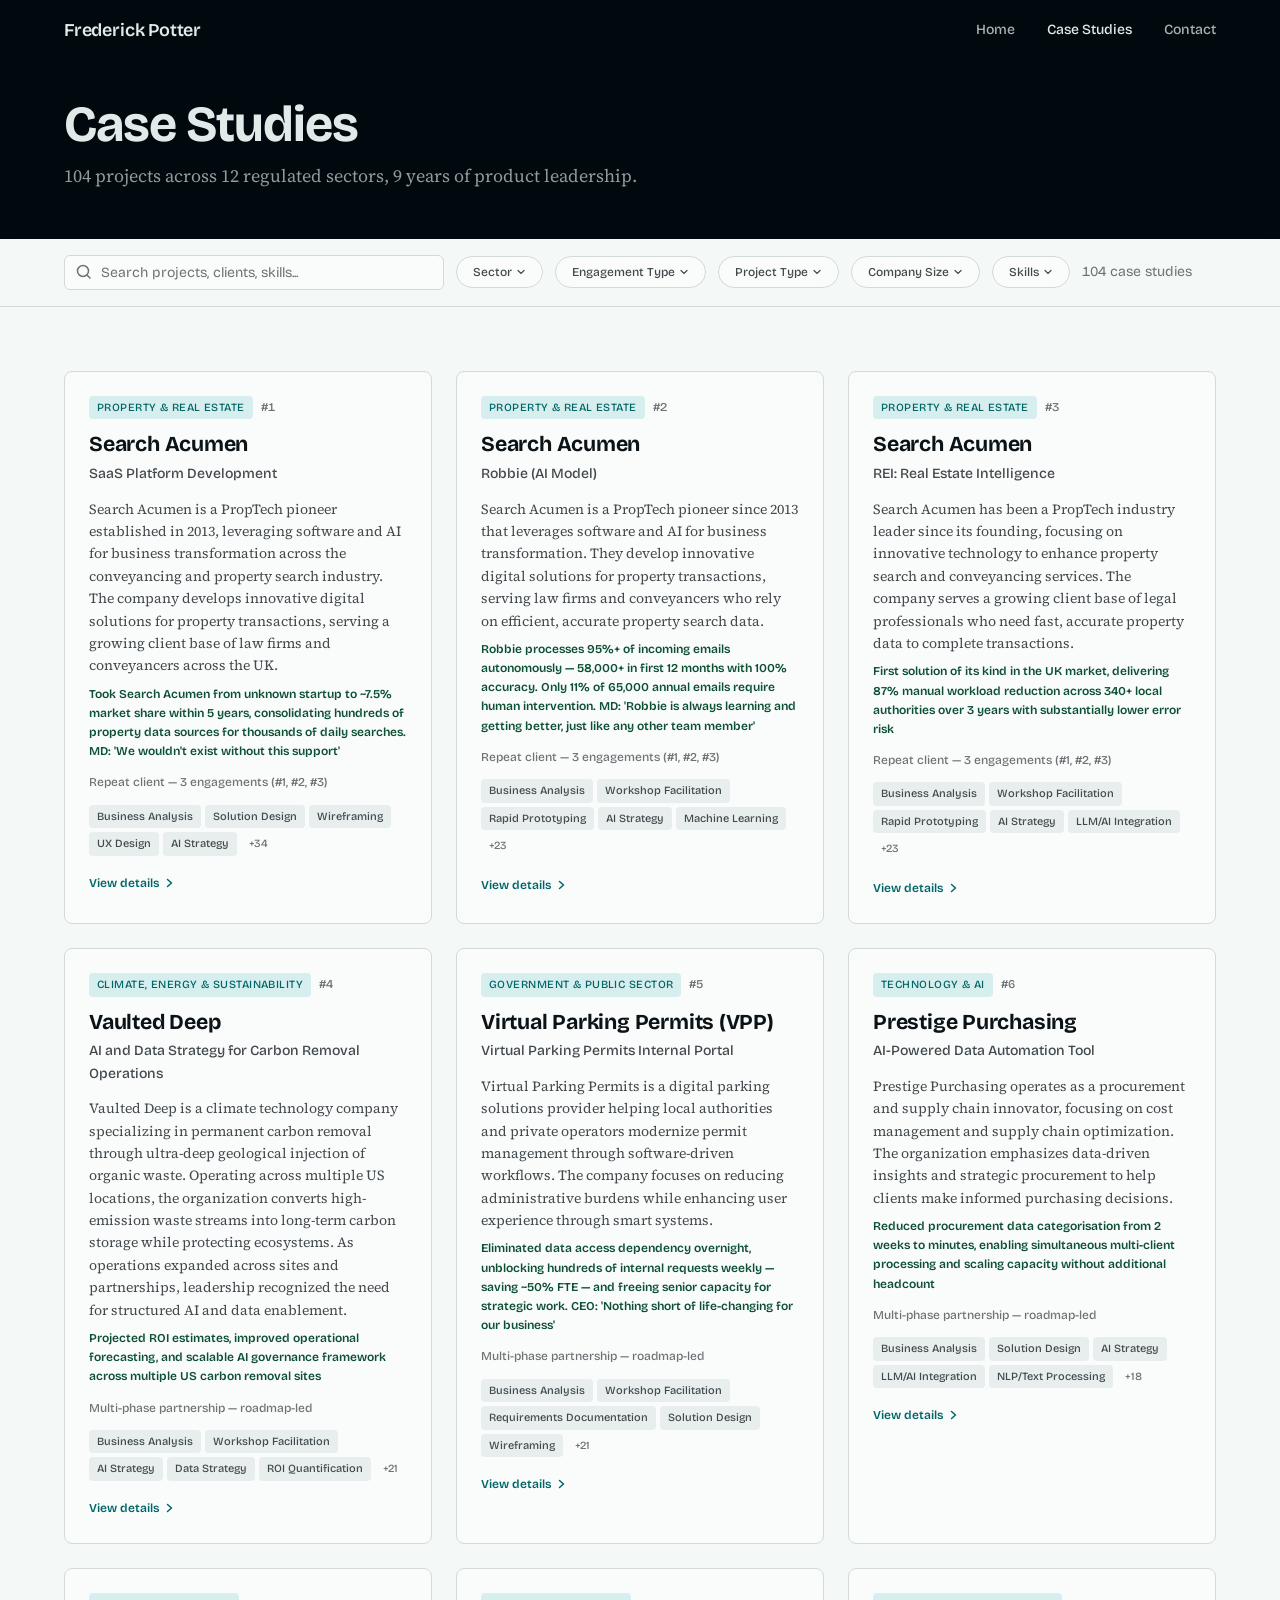
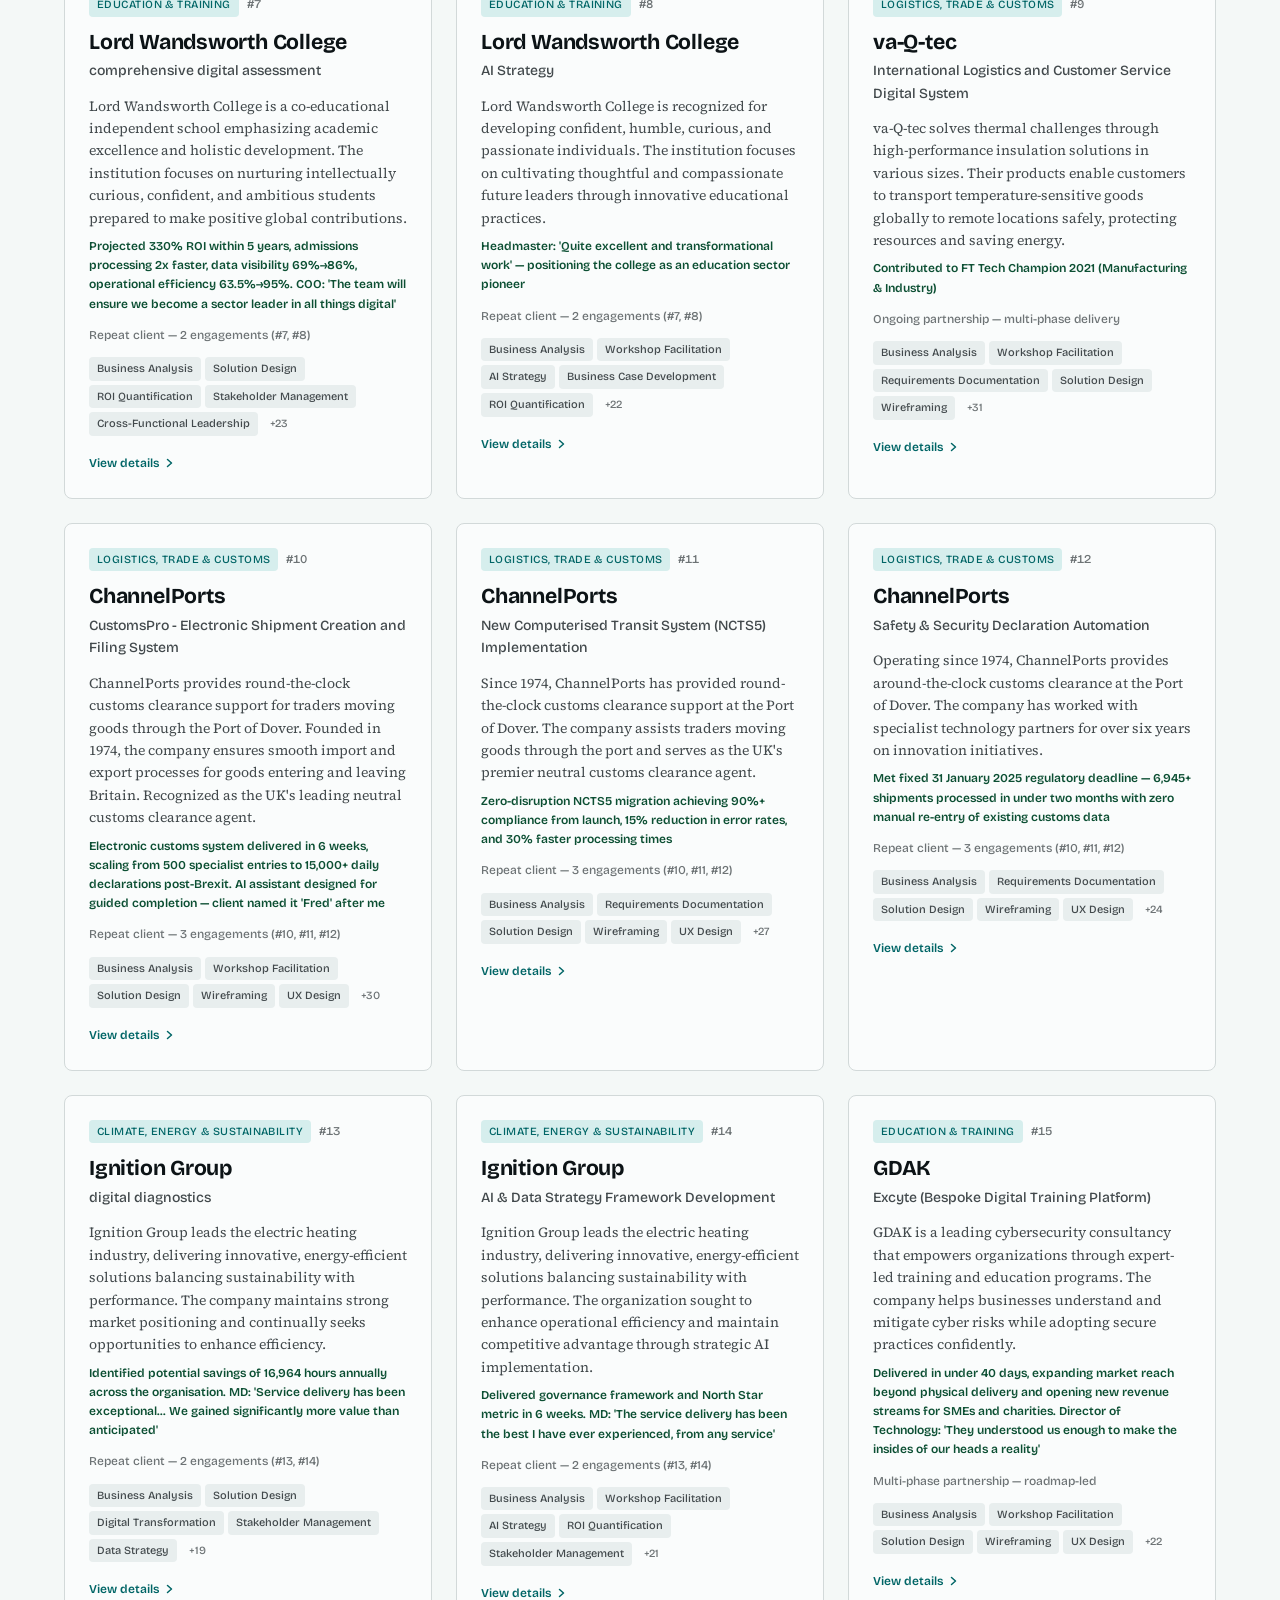
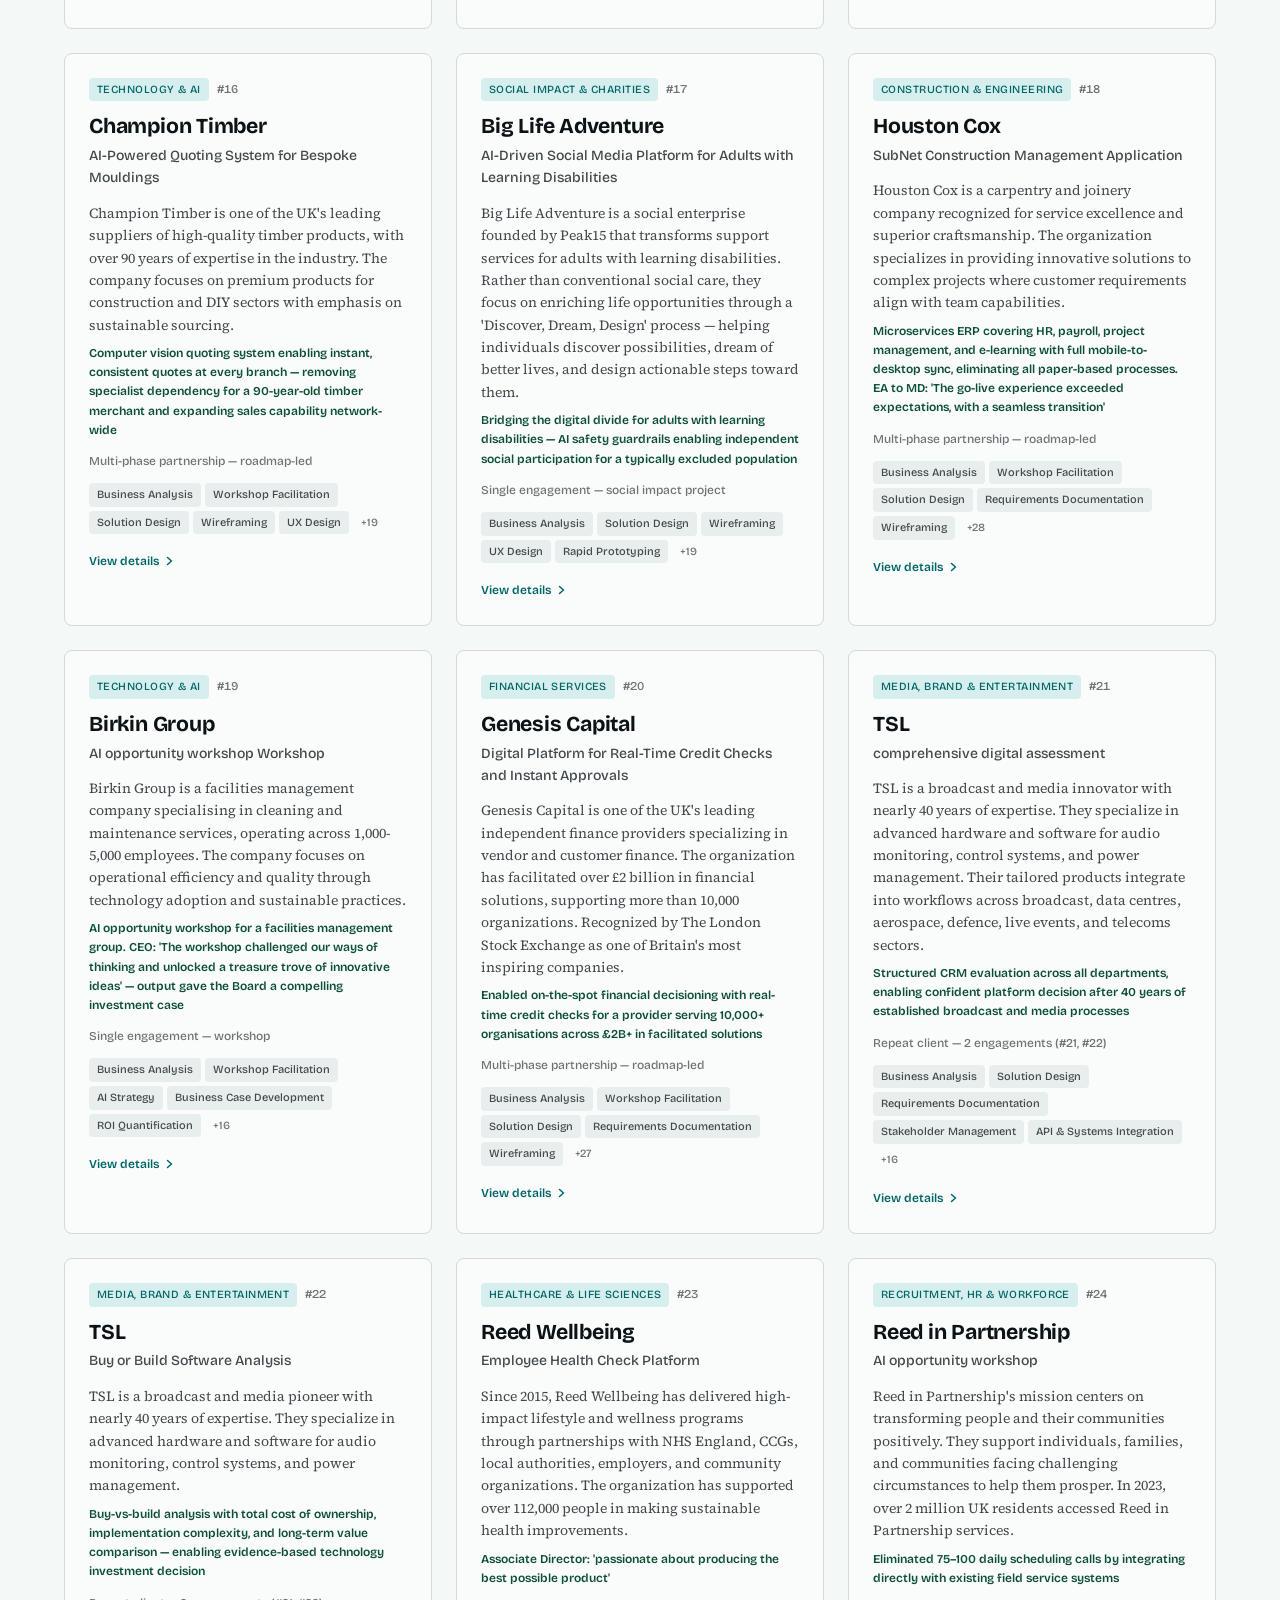
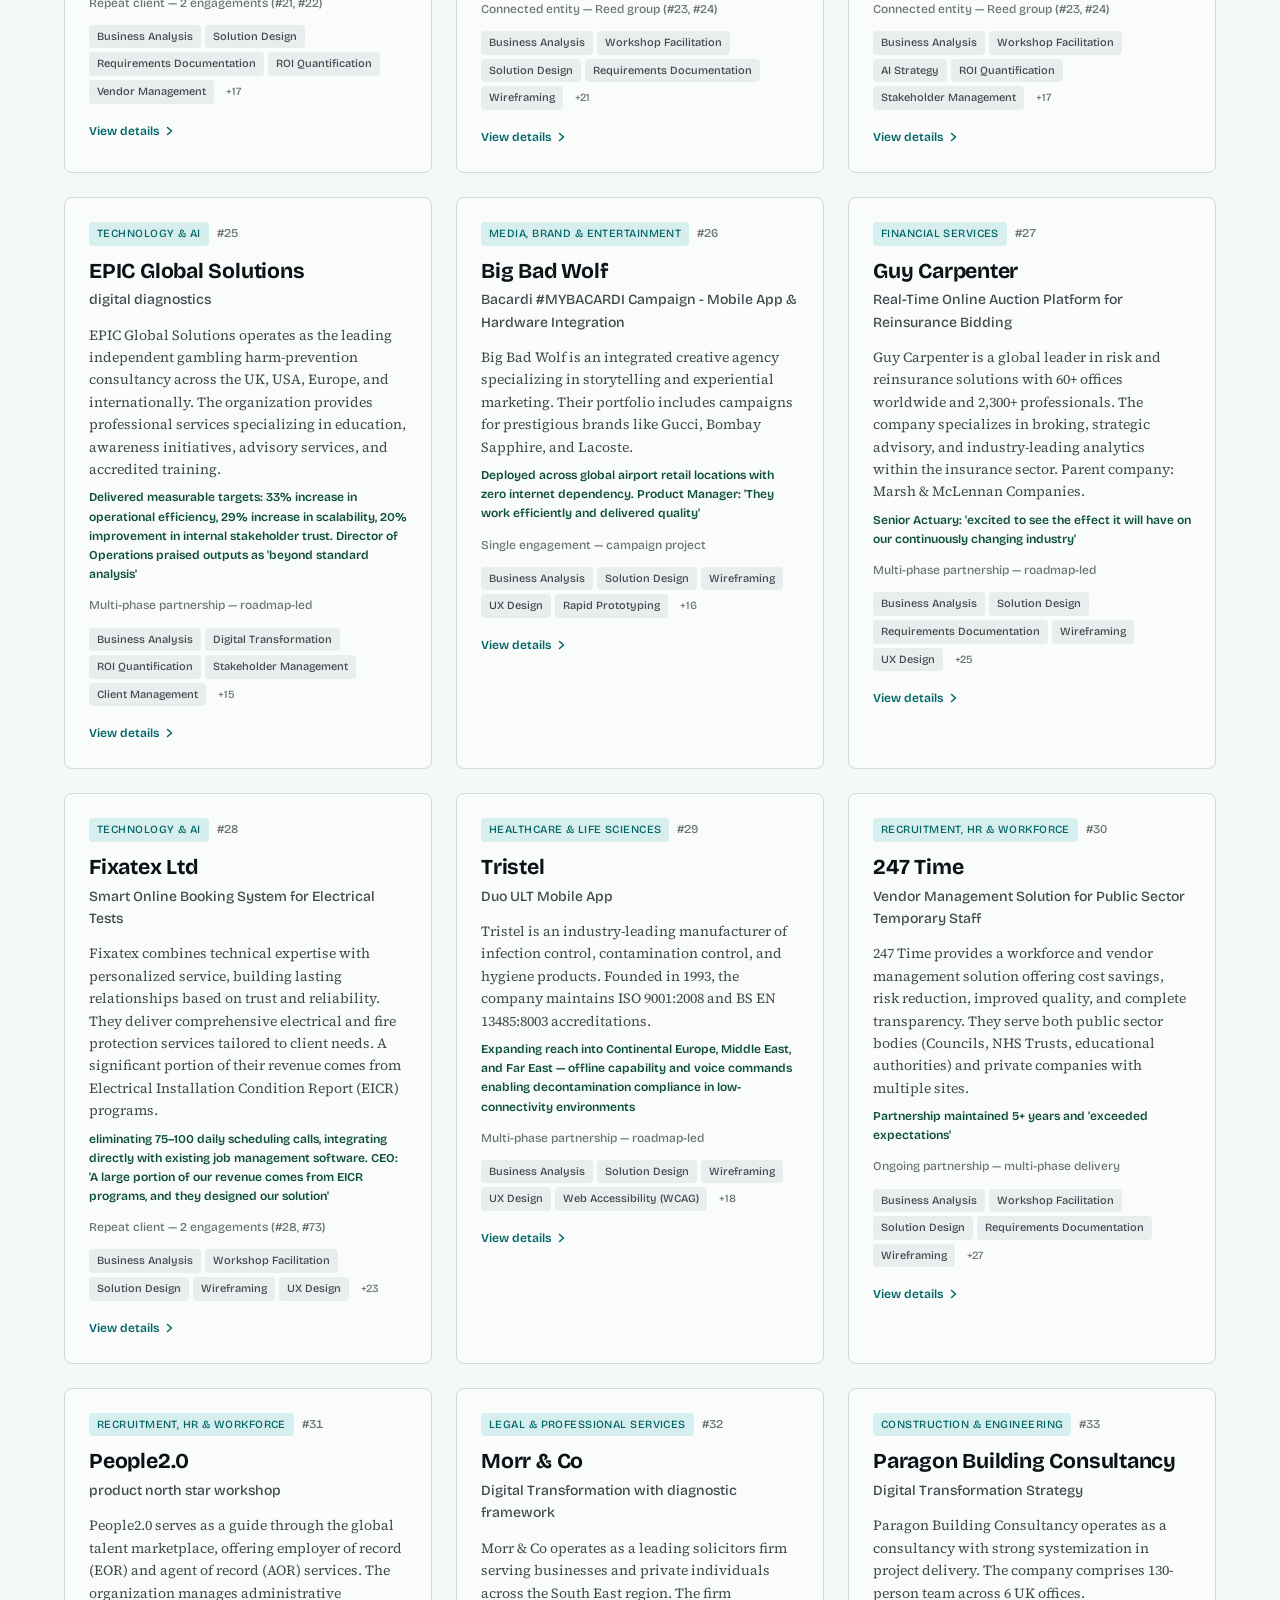
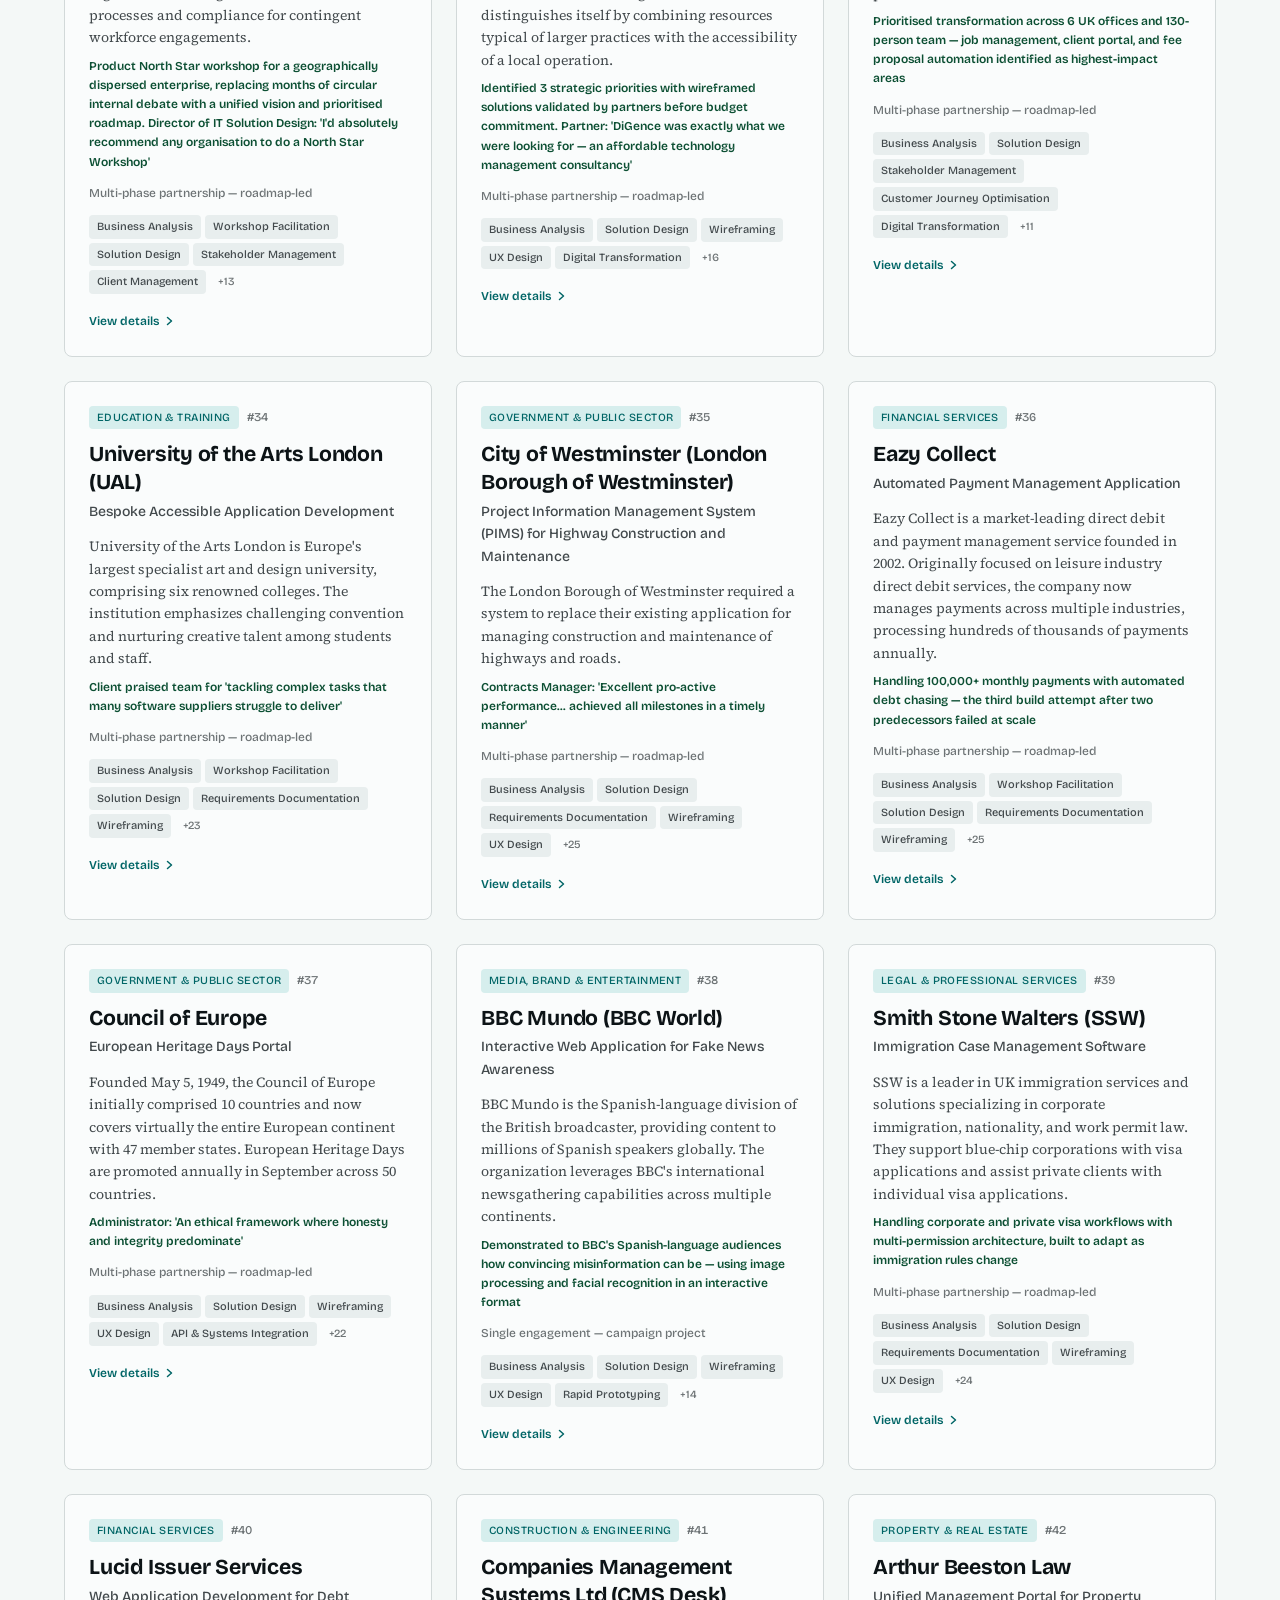
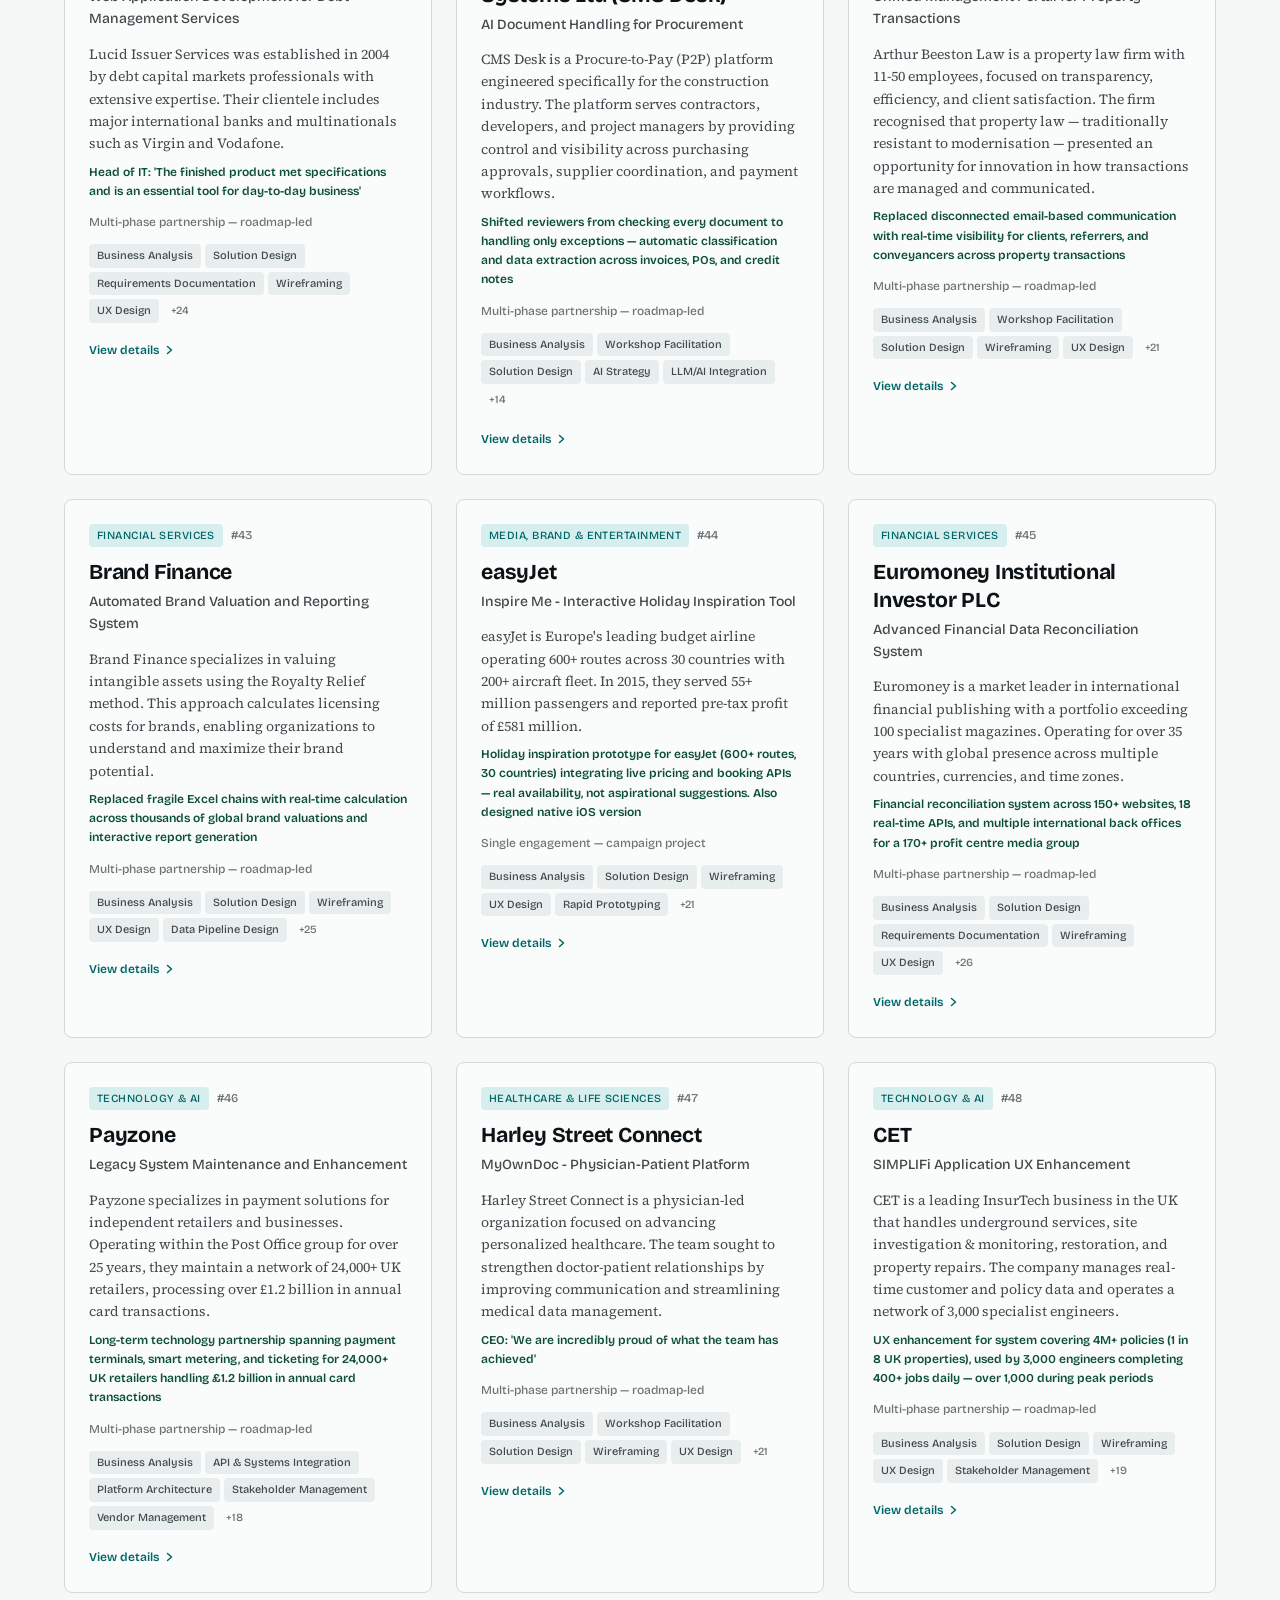
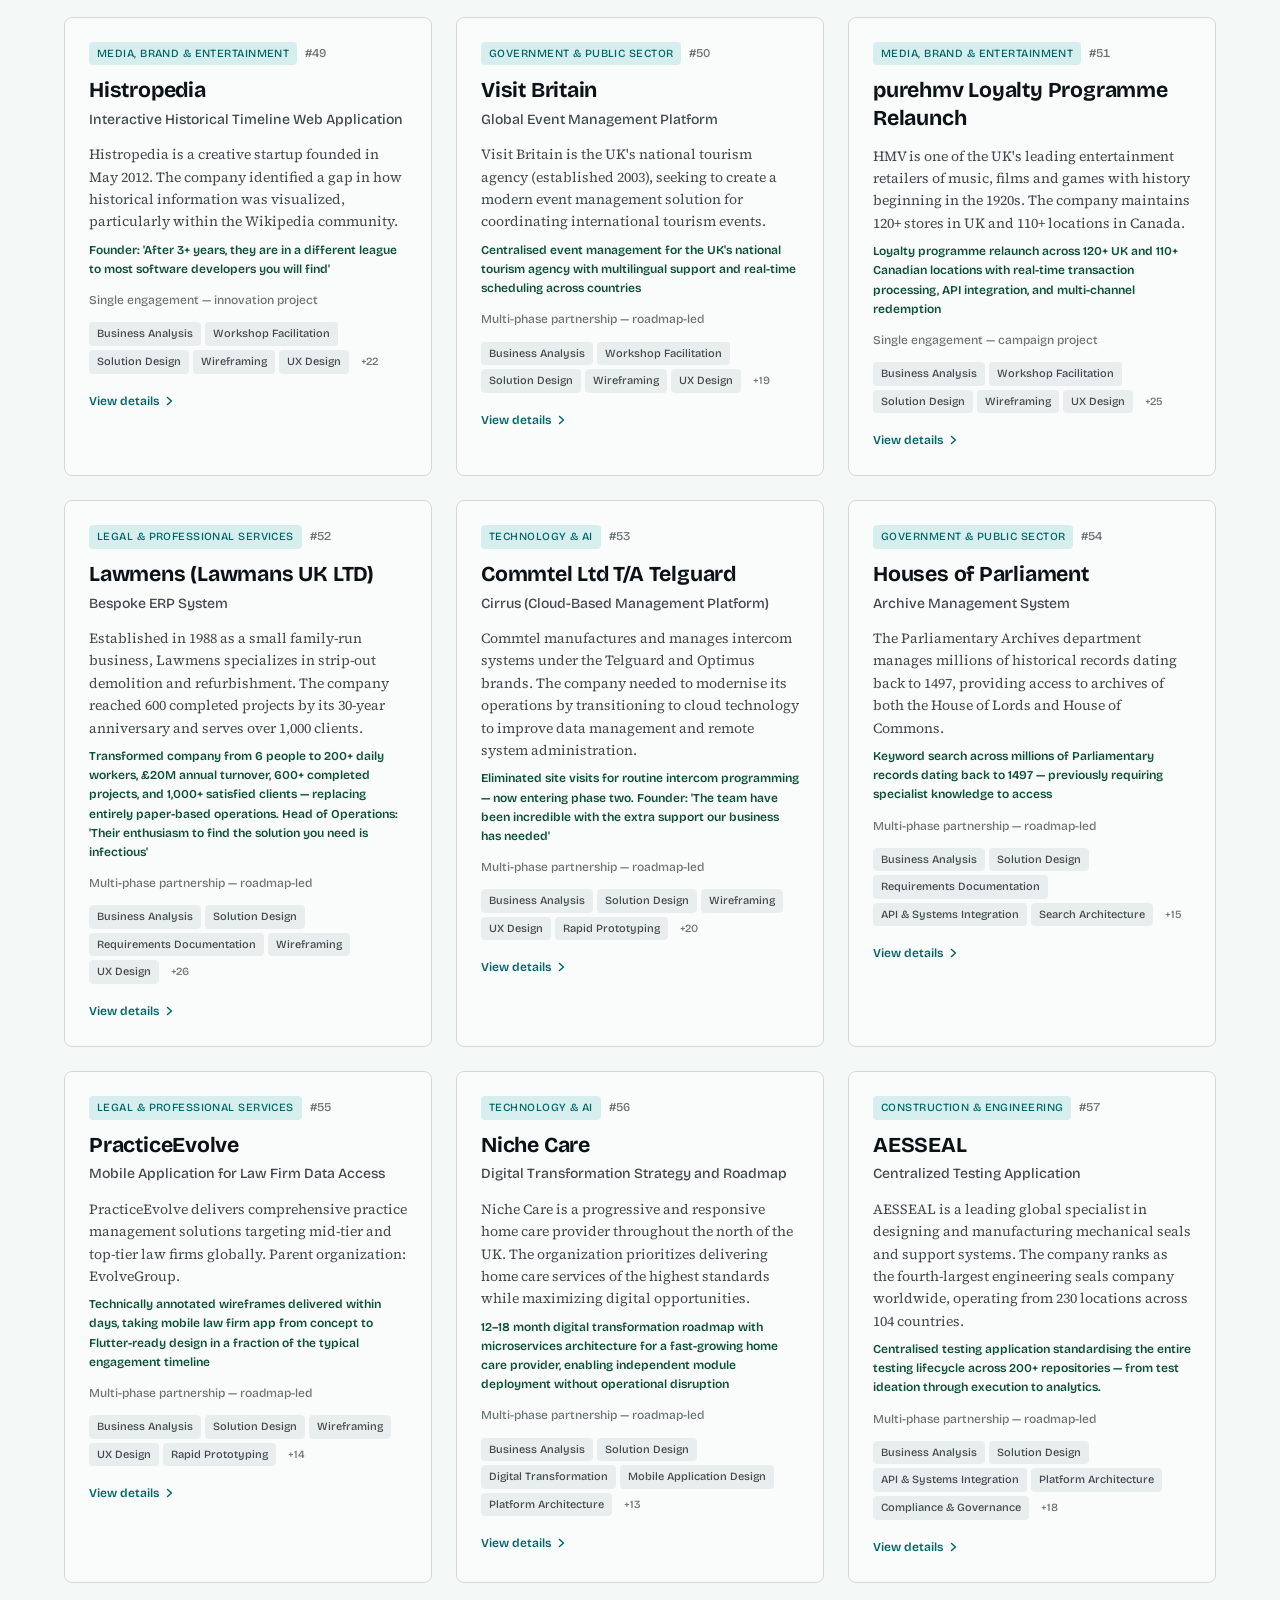
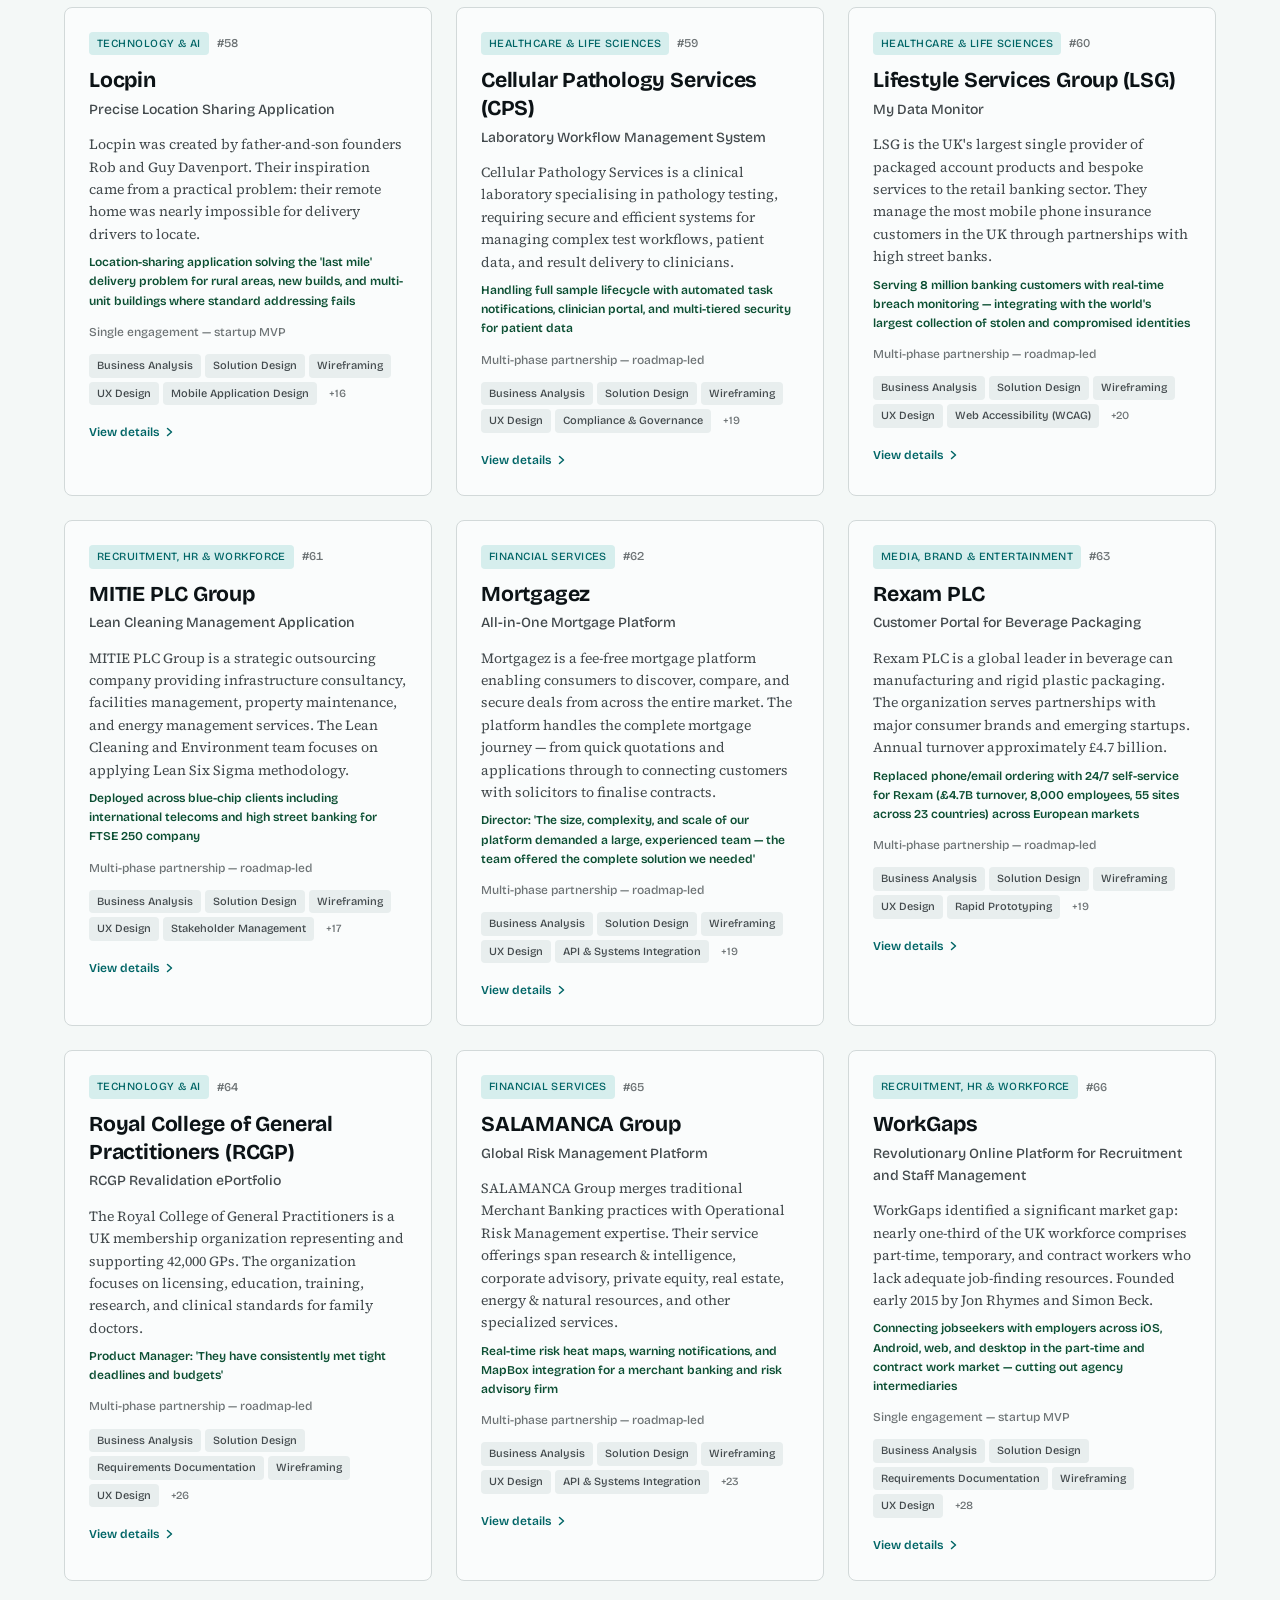
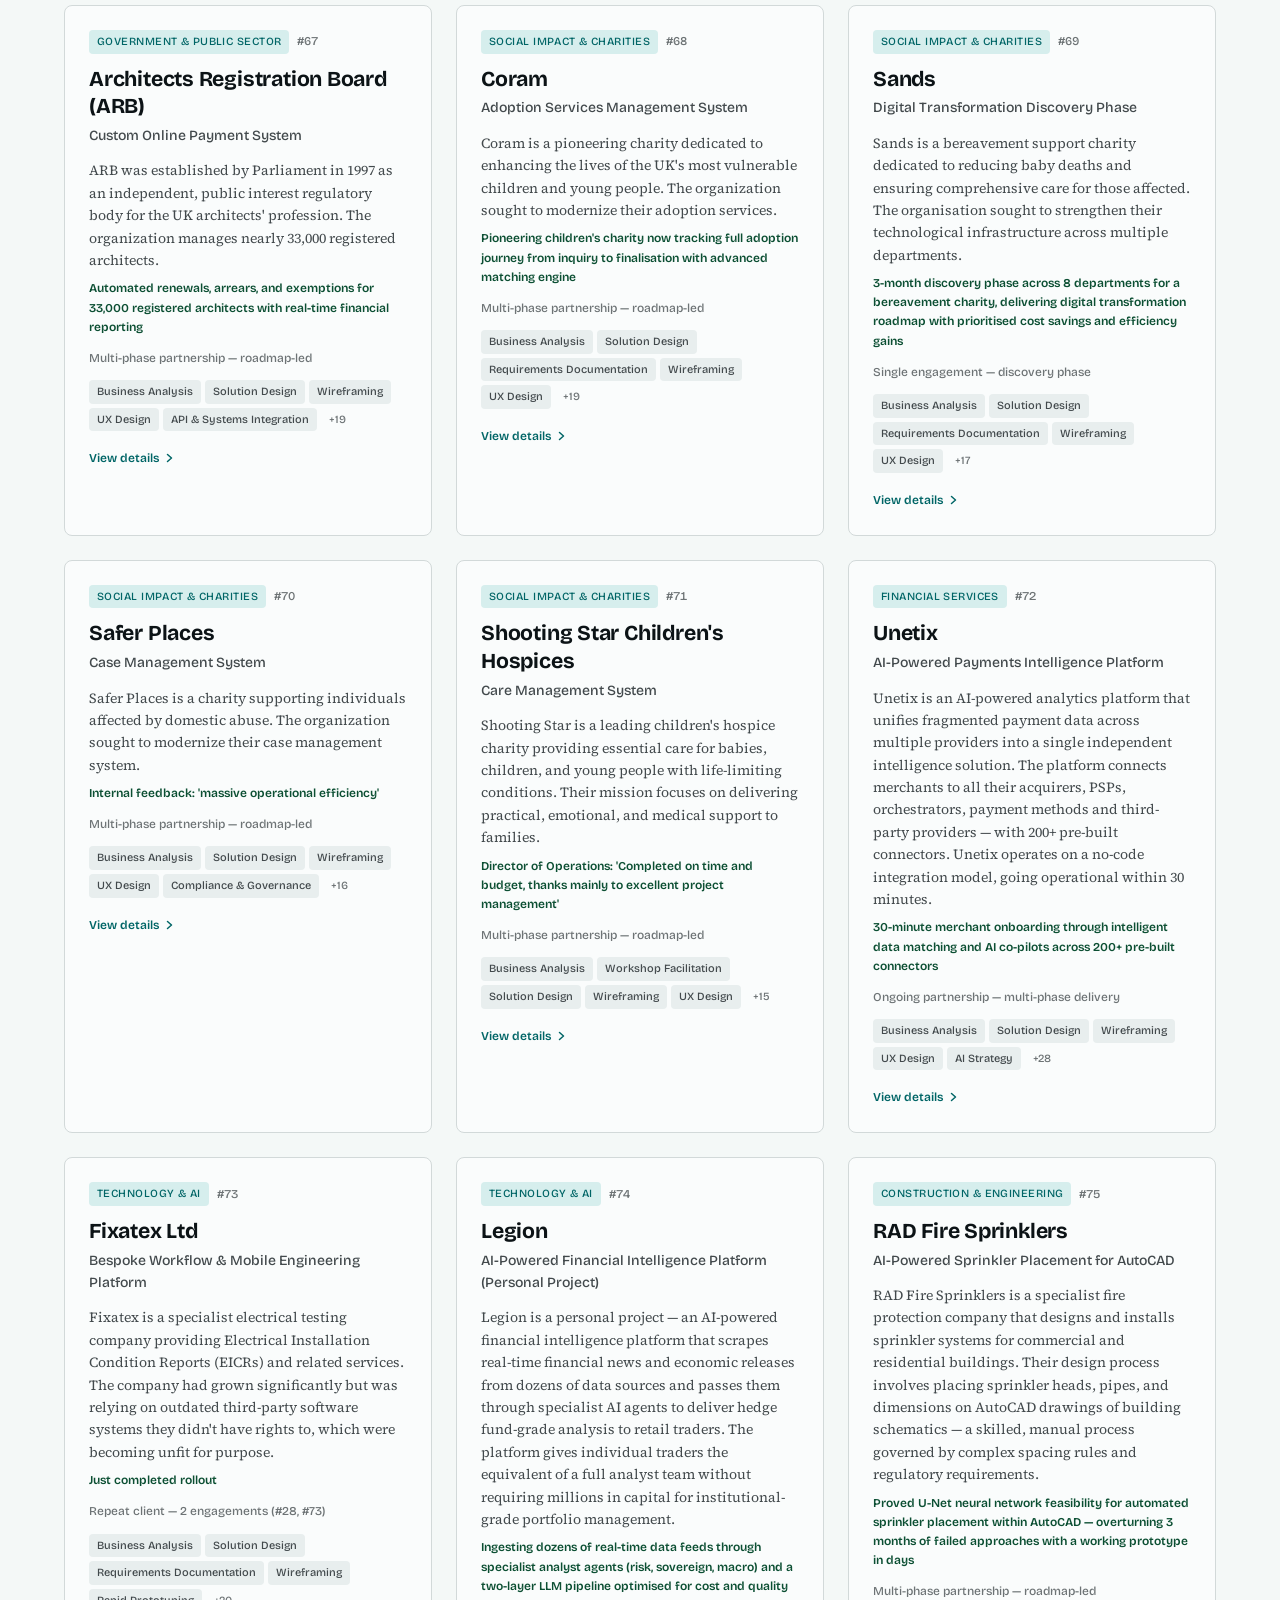
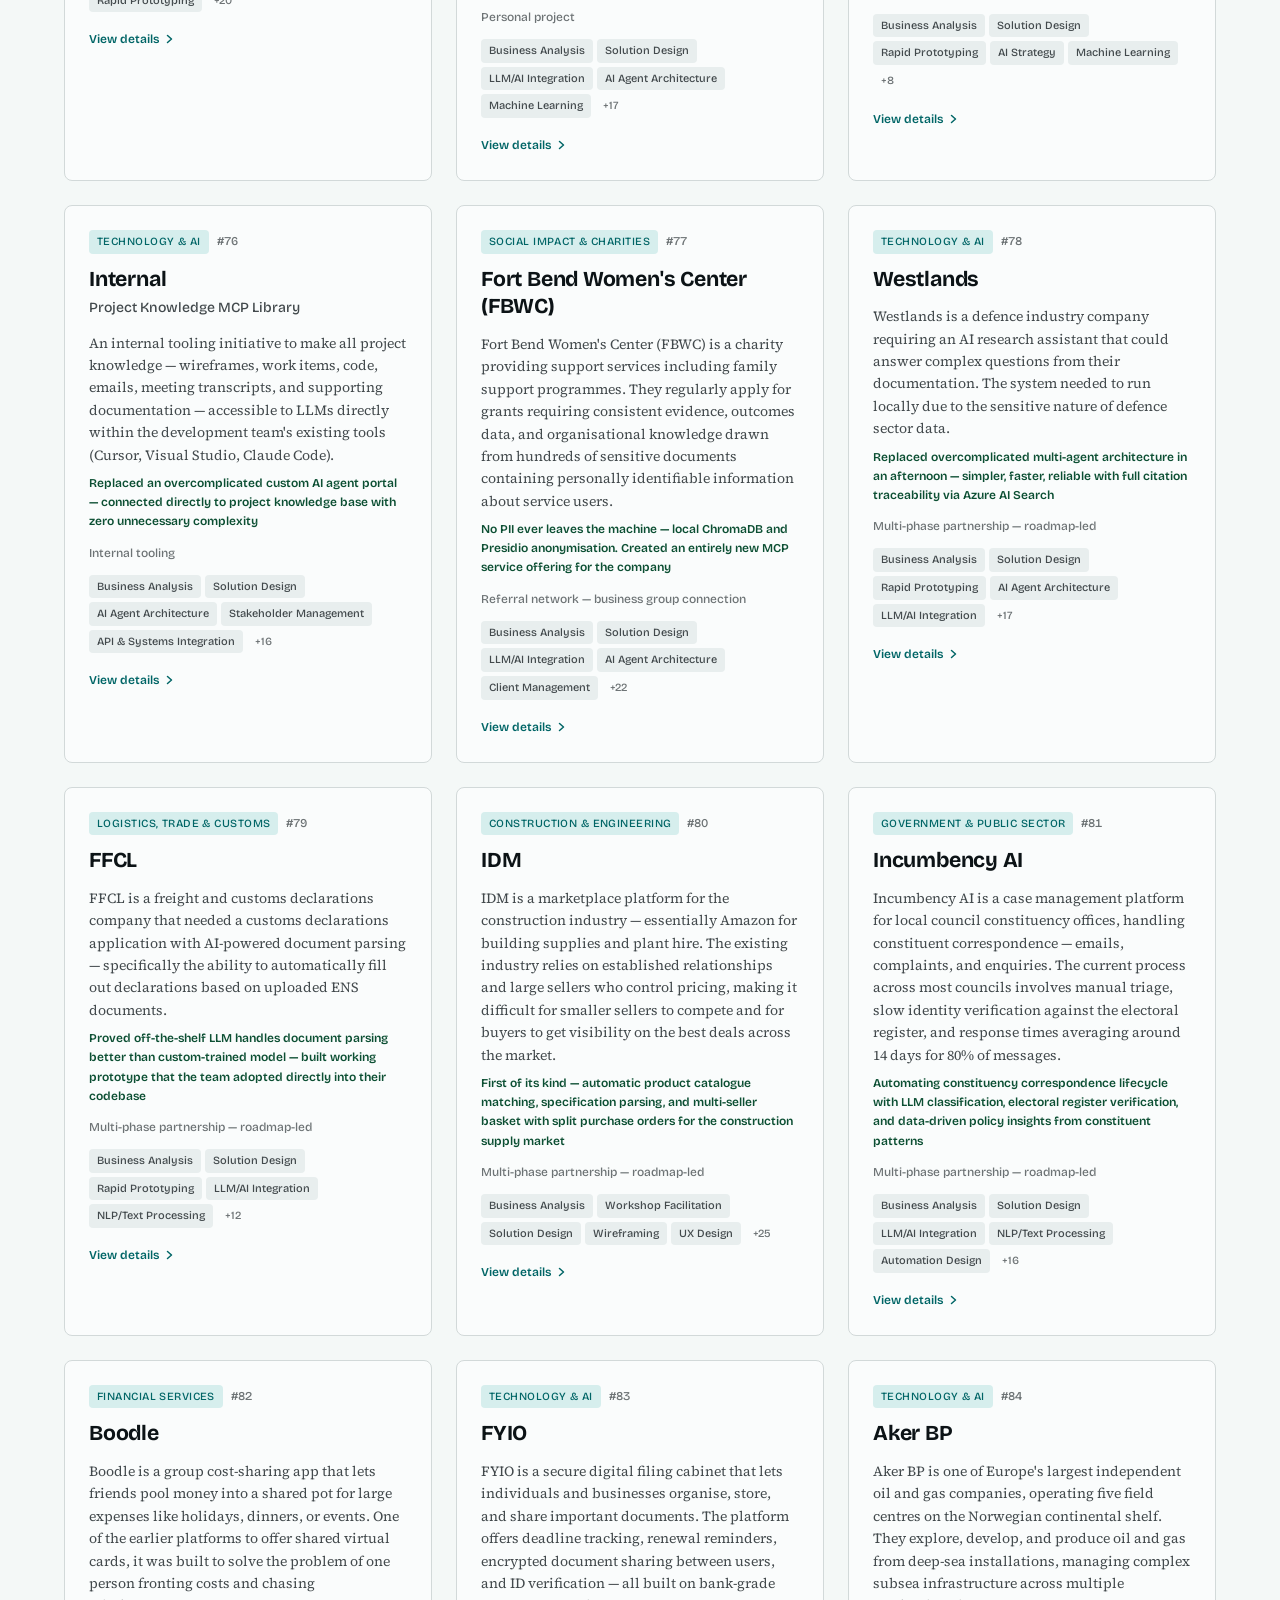
==== case-studies.html @ 0fa798b8 "Initial commit — Frederick Potter portfolio site Static HTML/CSS/JS portfolio with 104 case studies," ====
<!DOCTYPE html>
<html lang="en">
<head>
  <meta charset="UTF-8">
  <meta name="viewport" content="width=device-width, initial-scale=1, viewport-fit=cover">
  <title>Case Studies — Frederick Potter | Head of Product</title>
  <meta name="description" content="104 case studies across 12 regulated sectors. Search by skill, sector, or keyword to explore 9 years of product leadership.">
  <meta property="og:title" content="Frederick Potter — Case Study Portfolio">
  <meta property="og:description" content="104 digital products. 12 sectors. 9 years. Explore the full case study library.">
  <link rel="stylesheet" href="css/styles.css">
</head>
<body>
  <!-- Navigation -->
  <nav class="nav" role="navigation" aria-label="Main navigation">
    <div class="nav__inner">
      <a href="index.html" class="nav__name">Frederick Potter</a>
      <div class="nav__links">
        <a href="index.html" class="nav__link">Home</a>
        <a href="case-studies.html" class="nav__link nav__link--active">Case Studies</a>
        <a href="mailto:fpotter1993@gmail.com" class="nav__link">Contact</a>
      </div>
      <button class="nav__hamburger" aria-label="Toggle menu" aria-expanded="false">
        <div class="nav__hamburger-icon">
          <span></span><span></span><span></span>
        </div>
      </button>
    </div>
    <div class="nav__mobile-panel">
      <a href="index.html" class="nav__mobile-link">Home</a>
      <a href="case-studies.html" class="nav__mobile-link">Case Studies</a>
      <a href="mailto:fpotter1993@gmail.com" class="nav__mobile-link">Contact</a>
    </div>
  </nav>

  <!-- Page Hero -->
  <header class="page-hero">
    <div class="container">
      <h1 class="page-hero__title hero-animate">Case Studies</h1>
      <p class="page-hero__subtitle hero-animate hero-animate--delay-1">104 projects across 12 regulated sectors, 9 years of product leadership.</p>
    </div>
  </header>

  <!-- Filter Bar -->
  <div class="filter-bar">
    <div class="container">
      <div class="filter-bar__inner">
        <div class="filter-bar__row">
          <div class="filter-bar__search">
            <svg class="filter-bar__search-icon" width="16" height="16" viewBox="0 0 16 16" fill="none" aria-hidden="true">
              <circle cx="7" cy="7" r="5.5" stroke="currentColor" stroke-width="1.5"/>
              <path d="M11 11L14 14" stroke="currentColor" stroke-width="1.5" stroke-linecap="round"/>
            </svg>
            <input
              type="search"
              id="search-input"
              class="filter-bar__search-input"
              placeholder="Search projects, clients, skills..."
              aria-label="Search case studies"
            >
          </div>

          <div class="filter-dropdown" id="sector-dropdown">
            <button class="filter-dropdown__trigger" aria-haspopup="true" aria-expanded="false">
              <span>Sector</span>
              <svg width="10" height="10" viewBox="0 0 10 10" fill="none" aria-hidden="true">
                <path d="M2 3.5L5 6.5L8 3.5" stroke="currentColor" stroke-width="1.2" stroke-linecap="round"/>
              </svg>
            </button>
            <div class="filter-dropdown__panel filter-dropdown__panel--sectors" id="sector-filters"></div>
          </div>

          <div class="filter-dropdown" id="engagement-dropdown">
            <button class="filter-dropdown__trigger" aria-haspopup="true" aria-expanded="false">
              <span>Engagement Type</span>
              <svg width="10" height="10" viewBox="0 0 10 10" fill="none" aria-hidden="true">
                <path d="M2 3.5L5 6.5L8 3.5" stroke="currentColor" stroke-width="1.2" stroke-linecap="round"/>
              </svg>
            </button>
            <div class="filter-dropdown__panel" id="engagement-filters"></div>
          </div>

          <div class="filter-dropdown" id="type-dropdown">
            <button class="filter-dropdown__trigger" aria-haspopup="true" aria-expanded="false">
              <span>Project Type</span>
              <svg width="10" height="10" viewBox="0 0 10 10" fill="none" aria-hidden="true">
                <path d="M2 3.5L5 6.5L8 3.5" stroke="currentColor" stroke-width="1.2" stroke-linecap="round"/>
              </svg>
            </button>
            <div class="filter-dropdown__panel" id="project-type-filters"></div>
          </div>

          <div class="filter-dropdown" id="size-dropdown">
            <button class="filter-dropdown__trigger" aria-haspopup="true" aria-expanded="false">
              <span>Company Size</span>
              <svg width="10" height="10" viewBox="0 0 10 10" fill="none" aria-hidden="true">
                <path d="M2 3.5L5 6.5L8 3.5" stroke="currentColor" stroke-width="1.2" stroke-linecap="round"/>
              </svg>
            </button>
            <div class="filter-dropdown__panel" id="company-size-filters"></div>
          </div>

          <div class="filter-dropdown" id="skills-dropdown-wrap">
            <button class="filter-dropdown__trigger" aria-haspopup="true" aria-expanded="false">
              <span>Skills</span>
              <svg width="10" height="10" viewBox="0 0 10 10" fill="none" aria-hidden="true">
                <path d="M2 3.5L5 6.5L8 3.5" stroke="currentColor" stroke-width="1.2" stroke-linecap="round"/>
              </svg>
            </button>
            <div class="filter-dropdown__panel filter-dropdown__panel--skills">
              <div class="filter-dropdown__search">
                <input type="text" class="filter-dropdown__search-input" placeholder="Search skills..." aria-label="Search skills">
              </div>
              <div class="filter-dropdown__list" id="skills-list"></div>
            </div>
          </div>

          <span class="filter-bar__result-count" id="result-count">104 case studies</span>
          <button class="filter-bar__clear" id="clear-filters" style="display:none">Clear all</button>
        </div>

        <div class="active-filters" id="active-filters" aria-live="polite"></div>
      </div>
    </div>
  </div>

  <!-- Card Grid -->
  <main class="section">
    <div class="container">
      <div class="card-grid" id="card-grid"></div>

      <div class="empty-state" id="empty-state" style="display:none">
        <h2 class="empty-state__title">No matching case studies</h2>
        <p class="empty-state__text">Try adjusting your filters or search terms to find what you're looking for.</p>
        <button class="empty-state__action" id="empty-state-clear">Clear all filters</button>
      </div>
    </div>
  </main>

  <!-- Footer -->
  <footer class="footer">
    <div class="container">
      <div class="footer__inner">
        <div>
          <div class="footer__name">Frederick Potter</div>
          <p class="footer__text">Head of Product — 9 years, 104 projects, 12 regulated sectors.</p>
        </div>
        <div class="footer__links">
          <a href="mailto:fpotter1993@gmail.com" class="footer__link">fpotter1993@gmail.com</a>
          <a href="tel:+447806667431" class="footer__link">+44 7806 667431</a>
        </div>
      </div>
    </div>
  </footer>

  <script type="module" src="js/case-studies.js"></script>
  <script>
    // Empty state clear button
    document.getElementById('empty-state-clear')?.addEventListener('click', () => {
      document.getElementById('clear-filters')?.click();
    });
  </script>
</body>
</html>
---- css/styles.css ----
/* ═══════════════════════════════════════════════
   Frederick Potter — Portfolio
   Design tokens, components, layout, animation
   ═══════════════════════════════════════════════ */

/* ── Google Fonts ──────────────────────────────── */
@import url('https://fonts.googleapis.com/css2?family=Bricolage+Grotesque:opsz,wght@12..96,400;12..96,500;12..96,600;12..96,700&family=Source+Serif+4:ital,opsz,wght@0,8..60,400;0,8..60,500;0,8..60,600;1,8..60,400&display=swap');

/* ── Design Tokens ─────────────────────────────── */
:root {
  /* Brand hue: 195 (deep petrol teal) — all neutrals tinted toward this */
  --hue-brand: 195;
  --hue-neutral: 230;

  /* Surfaces */
  --color-hero-bg: oklch(13% 0.02 230);
  --color-hero-text: oklch(93% 0.008 195);
  --color-hero-muted: oklch(68% 0.01 210);
  --color-surface: oklch(97.5% 0.004 195);
  --color-surface-alt: oklch(94.5% 0.006 195);
  --color-card: oklch(99% 0.002 195);
  --color-card-hover: oklch(99.5% 0.003 195);

  /* Text */
  --color-text: oklch(18% 0.012 230);
  --color-text-secondary: oklch(40% 0.01 230);
  --color-text-tertiary: oklch(55% 0.008 230);

  /* Accent — deep petrol teal */
  --color-accent: oklch(45% 0.1 195);
  --color-accent-hover: oklch(40% 0.11 195);
  --color-accent-light: oklch(93% 0.025 195);
  --color-accent-text: oklch(98% 0.005 195);

  /* Borders */
  --color-border: oklch(88% 0.008 195);
  --color-border-strong: oklch(78% 0.01 195);

  /* Semantic */
  --color-metric: oklch(38% 0.08 160);
  --color-quote: oklch(35% 0.015 230);

  /* Spacing — 4pt system */
  --space-xs: 4px;
  --space-sm: 8px;
  --space-md: 12px;
  --space-base: 16px;
  --space-lg: 24px;
  --space-xl: 32px;
  --space-2xl: 48px;
  --space-3xl: 64px;
  --space-4xl: 96px;

  /* Typography */
  --font-display: 'Bricolage Grotesque', system-ui, sans-serif;
  --font-body: 'Source Serif 4', Georgia, 'Times New Roman', serif;
  --font-mono: 'SF Mono', 'Cascadia Code', 'Fira Code', monospace;

  /* Type scale — fixed rem, 1.333 ratio (perfect fourth) */
  --text-xs: 0.75rem;
  --text-sm: 0.875rem;
  --text-base: 1rem;
  --text-lg: 1.125rem;
  --text-xl: 1.333rem;
  --text-2xl: 1.777rem;
  --text-3xl: clamp(2rem, 1.5rem + 1.5vw, 2.369rem);
  --text-4xl: clamp(2.4rem, 1.8rem + 2vw, 3.157rem);
  --text-5xl: clamp(3rem, 2rem + 3vw, 4.209rem);

  /* Line heights */
  --leading-tight: 1.15;
  --leading-snug: 1.3;
  --leading-normal: 1.6;
  --leading-relaxed: 1.75;

  /* Radii */
  --radius-sm: 4px;
  --radius-md: 6px;
  --radius-lg: 8px;

  /* Shadows — subtle, barely perceptible */
  --shadow-sm: 0 1px 2px oklch(18% 0.01 230 / 0.05);
  --shadow-md: 0 2px 8px oklch(18% 0.01 230 / 0.06), 0 1px 2px oklch(18% 0.01 230 / 0.04);
  --shadow-lg: 0 4px 16px oklch(18% 0.01 230 / 0.07), 0 2px 4px oklch(18% 0.01 230 / 0.04);

  /* Motion — expo ease-out for entrances */
  --ease-out-quart: cubic-bezier(0.25, 1, 0.5, 1);
  --ease-out-expo: cubic-bezier(0.16, 1, 0.3, 1);
  --ease-in-out: cubic-bezier(0.65, 0, 0.35, 1);
  --duration-fast: 150ms;
  --duration-normal: 300ms;
  --duration-slow: 500ms;

  /* Layout */
  --max-width: 1200px;
  --max-width-narrow: 860px;
}

/* ── Reset ─────────────────────────────────────── */
*, *::before, *::after {
  box-sizing: border-box;
  margin: 0;
  padding: 0;
}

html {
  font-kerning: normal;
  -webkit-font-smoothing: antialiased;
  -moz-osx-font-smoothing: grayscale;
  text-rendering: optimizeLegibility;
  scroll-behavior: smooth;
}

body {
  font-family: var(--font-body);
  font-size: var(--text-base);
  line-height: var(--leading-normal);
  color: var(--color-text);
  background: var(--color-surface);
}

img, svg { display: block; max-width: 100%; }

a {
  color: var(--color-accent);
  text-decoration: none;
  transition: color var(--duration-fast) var(--ease-out-quart);
}

a:hover { color: var(--color-accent-hover); }

button {
  font-family: inherit;
  font-size: inherit;
  cursor: pointer;
  border: none;
  background: none;
  color: inherit;
}

button:focus-visible,
a:focus-visible {
  outline: 2px solid var(--color-accent);
  outline-offset: 2px;
}

ul, ol { list-style: none; }

/* ── Utility ───────────────────────────────────── */
.container {
  width: 100%;
  max-width: var(--max-width);
  margin-inline: auto;
  padding-inline: var(--space-lg);
}

.container--narrow {
  max-width: var(--max-width-narrow);
}

.sr-only {
  position: absolute;
  width: 1px;
  height: 1px;
  padding: 0;
  margin: -1px;
  overflow: hidden;
  clip: rect(0, 0, 0, 0);
  white-space: nowrap;
  border: 0;
}

/* ── Navigation ────────────────────────────────── */
.nav {
  position: fixed;
  top: 0;
  left: 0;
  right: 0;
  z-index: 100;
  padding: var(--space-base) 0;
  transition: background var(--duration-normal) var(--ease-out-quart),
              box-shadow var(--duration-normal) var(--ease-out-quart);
}

.nav--scrolled {
  background: oklch(99% 0.002 195 / 0.92);
  backdrop-filter: blur(12px);
  box-shadow: 0 1px 0 var(--color-border);
}

.nav--dark {
  color: var(--color-hero-text);
}

.nav--dark.nav--scrolled {
  color: var(--color-text);
}

.nav__inner {
  display: flex;
  align-items: center;
  justify-content: space-between;
  max-width: var(--max-width);
  margin-inline: auto;
  padding-inline: var(--space-lg);
}

.nav__name {
  font-family: var(--font-display);
  font-size: var(--text-lg);
  font-weight: 600;
  letter-spacing: -0.01em;
  color: inherit;
  text-decoration: none;
}

.nav__links {
  display: flex;
  gap: var(--space-xl);
  align-items: center;
}

.nav__link {
  font-family: var(--font-display);
  font-size: var(--text-sm);
  font-weight: 500;
  color: inherit;
  text-decoration: none;
  opacity: 0.75;
  transition: opacity var(--duration-fast) var(--ease-out-quart);
}

.nav__link:hover,
.nav__link--active {
  opacity: 1;
}

.nav__hamburger {
  display: none;
  width: 44px;
  height: 44px;
  align-items: center;
  justify-content: center;
}

.nav__hamburger-icon {
  display: flex;
  flex-direction: column;
  gap: 5px;
  width: 20px;
}

.nav__hamburger-icon span {
  display: block;
  height: 1.5px;
  background: currentColor;
  border-radius: 1px;
  transition: transform var(--duration-normal) var(--ease-out-quart),
              opacity var(--duration-fast);
}

.nav--open .nav__hamburger-icon span:nth-child(1) {
  transform: translateY(6.5px) rotate(45deg);
}
.nav--open .nav__hamburger-icon span:nth-child(2) {
  opacity: 0;
}
.nav--open .nav__hamburger-icon span:nth-child(3) {
  transform: translateY(-6.5px) rotate(-45deg);
}

/* Mobile nav */
.nav__mobile-panel {
  display: none;
  position: fixed;
  top: 0;
  left: 0;
  right: 0;
  bottom: 0;
  background: oklch(99% 0.002 195 / 0.97);
  backdrop-filter: blur(20px);
  z-index: 99;
  padding: 80px var(--space-lg) var(--space-2xl);
  flex-direction: column;
  gap: var(--space-xl);
}

.nav--open .nav__mobile-panel {
  display: flex;
}

.nav__mobile-link {
  font-family: var(--font-display);
  font-size: var(--text-2xl);
  font-weight: 600;
  color: var(--color-text);
  text-decoration: none;
}

/* ── Hero Section (Landing) ────────────────────── */
.hero {
  background: var(--color-hero-bg);
  color: var(--color-hero-text);
  padding: var(--space-4xl) 0 var(--space-3xl);
  min-height: 70vh;
  display: flex;
  align-items: flex-end;
}

.hero__content {
  max-width: 720px;
}

.hero__label {
  font-family: var(--font-display);
  font-size: var(--text-xs);
  font-weight: 500;
  letter-spacing: 0.08em;
  text-transform: uppercase;
  color: var(--color-hero-muted);
  margin-bottom: var(--space-lg);
}

.hero__name {
  font-family: var(--font-display);
  font-size: var(--text-5xl);
  font-weight: 700;
  line-height: var(--leading-tight);
  letter-spacing: -0.025em;
  margin-bottom: var(--space-lg);
}

.hero__summary {
  font-size: var(--text-lg);
  line-height: var(--leading-relaxed);
  color: var(--color-hero-muted);
  max-width: 60ch;
  margin-bottom: var(--space-2xl);
}

.hero__stats {
  display: flex;
  gap: var(--space-xl);
  flex-wrap: wrap;
  font-family: var(--font-display);
  font-size: var(--text-sm);
  color: var(--color-hero-muted);
}

.hero__stat-number {
  font-size: var(--text-2xl);
  font-weight: 700;
  color: var(--color-hero-text);
  font-variant-numeric: tabular-nums;
  display: block;
  line-height: var(--leading-tight);
}

.hero__stat-label {
  margin-top: var(--space-xs);
}

.hero__cta {
  display: inline-flex;
  align-items: center;
  gap: var(--space-sm);
  margin-top: var(--space-2xl);
  padding: var(--space-md) var(--space-lg);
  font-family: var(--font-display);
  font-size: var(--text-sm);
  font-weight: 600;
  color: var(--color-accent-text);
  background: var(--color-accent);
  border-radius: var(--radius-md);
  text-decoration: none;
  transition: background var(--duration-fast) var(--ease-out-quart),
              transform var(--duration-fast) var(--ease-out-quart);
}

.hero__cta:hover {
  background: var(--color-accent-hover);
  color: var(--color-accent-text);
  transform: translateY(-1px);
}

.hero__cta-arrow {
  transition: transform var(--duration-fast) var(--ease-out-quart);
}

.hero__cta:hover .hero__cta-arrow {
  transform: translateX(3px);
}

.hero__cta:active {
  transform: translateY(0px) scale(0.98);
  transition-duration: 80ms;
}

/* ── Section Headers ───────────────────────────── */
.section {
  padding: var(--space-3xl) 0;
}

.section--alt {
  background: var(--color-surface-alt);
}

.section__header {
  margin-bottom: var(--space-2xl);
}

.section__label {
  font-family: var(--font-display);
  font-size: var(--text-xs);
  font-weight: 500;
  letter-spacing: 0.08em;
  text-transform: uppercase;
  color: var(--color-text-tertiary);
  margin-bottom: var(--space-sm);
}

.section__title {
  font-family: var(--font-display);
  font-size: var(--text-3xl);
  font-weight: 700;
  line-height: var(--leading-tight);
  letter-spacing: -0.02em;
  color: var(--color-text);
}

.section__subtitle {
  font-size: var(--text-lg);
  color: var(--color-text-secondary);
  margin-top: var(--space-sm);
  max-width: 55ch;
}

/* ── Sector Bar ────────────────────────────────── */
.sectors {
  display: flex;
  gap: var(--space-sm);
  flex-wrap: wrap;
  padding: var(--space-2xl) 0;
}

.sector-pill {
  display: inline-flex;
  align-items: center;
  gap: var(--space-xs);
  padding: var(--space-sm) var(--space-base);
  font-family: var(--font-display);
  font-size: var(--text-xs);
  font-weight: 500;
  color: var(--color-text-secondary);
  background: var(--color-card);
  border: 1px solid var(--color-border);
  border-radius: 100px;
  text-decoration: none;
  white-space: nowrap;
  transition: all var(--duration-fast) var(--ease-out-quart);
}

.sector-pill:hover {
  color: var(--color-accent);
  border-color: var(--color-accent);
  background: var(--color-accent-light);
}

.sector-pill--active {
  color: var(--color-accent-text);
  background: var(--color-accent);
  border-color: var(--color-accent);
}

.sector-pill--active:hover {
  color: var(--color-accent-text);
  background: var(--color-accent-hover);
}

.sector-pill:active {
  transform: scale(0.96);
}

.sector-pill__count {
  font-variant-numeric: tabular-nums;
  opacity: 0.6;
}

/* ── Case Study Cards ──────────────────────────── */
.card-grid {
  display: grid;
  grid-template-columns: repeat(auto-fill, minmax(340px, 1fr));
  gap: var(--space-lg);
}

.card {
  background: var(--color-card);
  border: 1px solid var(--color-border);
  border-radius: var(--radius-lg);
  overflow: hidden;
  transition: transform var(--duration-fast) var(--ease-out-quart),
              box-shadow var(--duration-fast) var(--ease-out-quart);
}

@media (hover: hover) {
  .card:hover {
    transform: translateY(-3px);
    box-shadow: var(--shadow-lg);
    border-color: var(--color-border-strong);
  }
}

.card:active {
  transform: translateY(-1px);
  transition-duration: 80ms;
}

.card__header {
  padding: var(--space-lg);
  cursor: pointer;
}

.card__meta {
  display: flex;
  align-items: center;
  gap: var(--space-sm);
  margin-bottom: var(--space-md);
}

.card__sector-tag {
  font-family: var(--font-display);
  font-size: 0.6875rem;
  font-weight: 500;
  letter-spacing: 0.04em;
  text-transform: uppercase;
  color: var(--color-accent);
  background: var(--color-accent-light);
  padding: 3px var(--space-sm);
  border-radius: var(--radius-sm);
}

.card__number {
  font-family: var(--font-display);
  font-size: var(--text-xs);
  font-weight: 500;
  color: var(--color-text-tertiary);
  font-variant-numeric: tabular-nums;
}

.card__client {
  font-family: var(--font-display);
  font-size: var(--text-xl);
  font-weight: 700;
  line-height: var(--leading-snug);
  letter-spacing: -0.01em;
  color: var(--color-text);
}

.card__project {
  font-family: var(--font-display);
  font-size: var(--text-sm);
  font-weight: 500;
  color: var(--color-text-secondary);
  margin-top: var(--space-xs);
}

.card__about {
  margin-top: var(--space-md);
  font-size: var(--text-sm);
  line-height: var(--leading-normal);
  color: var(--color-text-secondary);
}

.card__outcome {
  margin-top: var(--space-sm);
  font-family: var(--font-display);
  font-size: var(--text-xs);
  font-weight: 600;
  line-height: var(--leading-normal);
  color: var(--color-metric);
}

.card__preview-skills {
  display: flex;
  flex-wrap: wrap;
  gap: var(--space-xs);
  margin-top: var(--space-md);
}

.card__skill-more {
  font-family: var(--font-display);
  font-size: 0.6875rem;
  font-weight: 500;
  color: var(--color-text-tertiary);
  padding: 3px var(--space-sm);
}

.card__relationship {
  margin-top: var(--space-md);
  font-family: var(--font-display);
  font-size: var(--text-xs);
  font-weight: 500;
  color: var(--color-text-tertiary);
}

.card__toggle {
  display: flex;
  align-items: center;
  gap: var(--space-xs);
  margin-top: var(--space-base);
  font-family: var(--font-display);
  font-size: var(--text-xs);
  font-weight: 600;
  color: var(--color-accent);
  padding: var(--space-xs) 0;
  transition: gap var(--duration-fast) var(--ease-out-quart);
}

.card__toggle:hover {
  gap: var(--space-sm);
}

.card__toggle-icon {
  display: inline-flex;
  transition: transform var(--duration-fast) var(--ease-out-quart);
}

.card__toggle:hover .card__toggle-icon {
  transform: translateX(2px);
}

/* Card details — hidden, rendered inside detail panel instead */
.card__details {
  display: none;
}

/* ── Detail Panel (slide-in overlay) ──────────── */
.detail-panel-backdrop {
  position: fixed;
  inset: 0;
  background: oklch(13% 0.02 230 / 0);
  z-index: 200;
  opacity: 0;
  pointer-events: none;
  transition: opacity var(--duration-normal) var(--ease-out-quart),
              background var(--duration-slow) var(--ease-out-quart);
}

.detail-panel-backdrop--open {
  opacity: 1;
  pointer-events: auto;
  background: oklch(13% 0.02 230 / 0.45);
}

.detail-panel {
  position: fixed;
  top: 0;
  right: 0;
  width: min(640px, 92vw);
  height: 100vh;
  height: 100dvh;
  background: var(--color-card);
  z-index: 201;
  transform: translateX(100%);
  transition: transform var(--duration-slow) var(--ease-out-expo);
  overflow-y: auto;
  overscroll-behavior: contain;
  box-shadow: -8px 0 32px oklch(0% 0 0 / 0.12);
}

.detail-panel--open {
  transform: translateX(0);
}

.detail-panel__header {
  position: sticky;
  top: 0;
  z-index: 2;
  display: flex;
  align-items: center;
  justify-content: space-between;
  padding: var(--space-base) var(--space-lg);
  background: oklch(99% 0.002 195 / 0.92);
  backdrop-filter: blur(12px);
  border-bottom: 1px solid var(--color-border);
}

.detail-panel__close {
  display: flex;
  align-items: center;
  gap: var(--space-xs);
  font-family: var(--font-display);
  font-size: var(--text-xs);
  font-weight: 600;
  color: var(--color-text-secondary);
  padding: var(--space-xs) var(--space-sm);
  border-radius: var(--radius-sm);
  transition: color var(--duration-fast) var(--ease-out-quart),
              background var(--duration-fast) var(--ease-out-quart);
}

.detail-panel__close:hover {
  color: var(--color-text);
  background: var(--color-surface-alt);
}

.detail-panel__nav {
  display: flex;
  gap: var(--space-xs);
}

.detail-panel__nav-btn {
  display: flex;
  align-items: center;
  justify-content: center;
  width: 32px;
  height: 32px;
  border-radius: var(--radius-sm);
  color: var(--color-text-secondary);
  transition: color var(--duration-fast) var(--ease-out-quart),
              background var(--duration-fast) var(--ease-out-quart);
}

.detail-panel__nav-btn:hover:not(:disabled) {
  color: var(--color-text);
  background: var(--color-surface-alt);
}

.detail-panel__nav-btn:disabled {
  opacity: 0.3;
  cursor: not-allowed;
}

.detail-panel__body {
  padding: var(--space-xl) var(--space-lg) var(--space-3xl);
  transition: opacity 150ms var(--ease-out-quart);
}

.detail-panel__meta {
  display: flex;
  align-items: center;
  gap: var(--space-sm);
  margin-bottom: var(--space-md);
}

.detail-panel__client {
  font-family: var(--font-display);
  font-size: var(--text-2xl);
  font-weight: 700;
  line-height: var(--leading-snug);
  letter-spacing: -0.01em;
  color: var(--color-text);
}

.detail-panel__project {
  font-family: var(--font-display);
  font-size: var(--text-base);
  font-weight: 500;
  color: var(--color-text-secondary);
  margin-top: var(--space-xs);
}

.detail-panel__relationship {
  font-family: var(--font-display);
  font-size: var(--text-xs);
  font-weight: 500;
  color: var(--color-text-tertiary);
  margin-top: var(--space-md);
}

.detail-panel__section {
  margin-top: var(--space-xl);
}

.detail-panel__section-label {
  font-family: var(--font-display);
  font-size: var(--text-xs);
  font-weight: 600;
  letter-spacing: 0.06em;
  text-transform: uppercase;
  color: var(--color-text-tertiary);
  margin-bottom: var(--space-sm);
}

.detail-panel__section-text {
  font-size: var(--text-sm);
  line-height: var(--leading-relaxed);
  color: var(--color-text-secondary);
  max-width: 70ch;
}

.detail-panel__section-text p {
  margin-bottom: var(--space-md);
}

.detail-panel__section-text p:last-child {
  margin-bottom: 0;
}

.detail-panel__outcome {
  font-family: var(--font-display);
  font-size: var(--text-base);
  font-weight: 600;
  line-height: var(--leading-snug);
  color: var(--color-metric);
}

.detail-panel__skills {
  display: flex;
  flex-wrap: wrap;
  gap: var(--space-xs);
}

.card__metric-highlight {
  font-family: var(--font-display);
  font-size: var(--text-base);
  font-weight: 600;
  line-height: var(--leading-snug);
  color: var(--color-metric);
}

.card__skills-list {
  display: flex;
  flex-wrap: wrap;
  gap: var(--space-xs);
}

.card__skill-tag {
  font-family: var(--font-display);
  font-size: 0.6875rem;
  font-weight: 500;
  color: var(--color-text-secondary);
  background: var(--color-surface-alt);
  padding: 3px var(--space-sm);
  border-radius: var(--radius-sm);
  text-decoration: none;
  transition: all var(--duration-fast) var(--ease-out-quart);
}

.card__skill-tag:hover {
  color: var(--color-accent);
  background: var(--color-accent-light);
}

/* ── Skills Cloud ──────────────────────────────── */
.skills-cloud {
  display: flex;
  flex-wrap: wrap;
  gap: var(--space-sm);
  align-items: center;
  justify-content: flex-start;
  max-width: 900px;
}

.skills-cloud__item {
  font-family: var(--font-display);
  font-weight: 500;
  color: var(--color-text-secondary);
  text-decoration: none;
  padding: var(--space-xs) var(--space-md);
  border-radius: var(--radius-sm);
  white-space: nowrap;
  transition: all var(--duration-fast) var(--ease-out-quart);
}

.skills-cloud__item:hover {
  color: var(--color-accent);
  background: var(--color-accent-light);
}

.skills-cloud__item--xl { font-size: var(--text-xl); font-weight: 600; color: var(--color-text); }
.skills-cloud__item--lg { font-size: var(--text-lg); font-weight: 600; color: var(--color-text); }
.skills-cloud__item--md { font-size: var(--text-base); }
.skills-cloud__item--sm { font-size: var(--text-sm); }
.skills-cloud__item--xs { font-size: var(--text-xs); }

/* ── Filter Bar (Case Studies Page) ────────────── */
.filter-bar {
  position: sticky;
  top: 53px;
  z-index: 50;
  background: oklch(97.5% 0.004 195 / 0.92);
  backdrop-filter: blur(12px);
  padding: var(--space-base) 0;
  border-bottom: 1px solid var(--color-border);
}

.filter-bar__inner {
  display: flex;
  flex-direction: column;
  gap: var(--space-md);
}

.filter-bar__row {
  display: flex;
  gap: var(--space-md);
  align-items: center;
  flex-wrap: wrap;
}

.filter-bar__search {
  flex: 1;
  min-width: 200px;
  max-width: 380px;
  position: relative;
}

.filter-bar__search-icon {
  position: absolute;
  left: var(--space-md);
  top: 50%;
  transform: translateY(-50%);
  color: var(--color-text-tertiary);
  pointer-events: none;
}

.filter-bar__search-input {
  width: 100%;
  padding: var(--space-sm) var(--space-base) var(--space-sm) 36px;
  font-family: var(--font-display);
  font-size: var(--text-sm);
  color: var(--color-text);
  background: var(--color-card);
  border: 1px solid var(--color-border);
  border-radius: var(--radius-md);
  outline: none;
  transition: border-color var(--duration-fast) var(--ease-out-quart);
}

.filter-bar__search-input::placeholder {
  color: var(--color-text-tertiary);
}

.filter-bar__search-input:focus {
  border-color: var(--color-accent);
  box-shadow: 0 0 0 3px oklch(45% 0.1 195 / 0.1);
}

/* Unified filter dropdowns */
.filter-dropdown {
  position: relative;
}

.filter-dropdown__trigger {
  display: inline-flex;
  align-items: center;
  gap: var(--space-xs);
  padding: var(--space-sm) var(--space-base);
  font-family: var(--font-display);
  font-size: var(--text-xs);
  font-weight: 500;
  color: var(--color-text-secondary);
  background: var(--color-card);
  border: 1px solid var(--color-border);
  border-radius: 100px;
  transition: all var(--duration-fast) var(--ease-out-quart);
  white-space: nowrap;
}

.filter-dropdown__trigger:hover {
  color: var(--color-accent);
  border-color: var(--color-accent);
  background: var(--color-accent-light);
}

.filter-dropdown__trigger--active {
  color: var(--color-accent);
  border-color: var(--color-accent);
}

.filter-dropdown__trigger:active {
  transform: scale(0.96);
}

.filter-dropdown__panel {
  position: absolute;
  top: calc(100% + 6px);
  left: 0;
  background: var(--color-card);
  border: 1px solid var(--color-border);
  border-radius: var(--radius-lg);
  box-shadow: var(--shadow-lg);
  min-width: 200px;
  display: none;
  flex-direction: column;
  z-index: 200;
  padding: var(--space-sm);
}

.filter-dropdown--open > .filter-dropdown__panel {
  display: flex;
}

.filter-dropdown__panel--sectors {
  max-height: 400px;
  overflow-y: auto;
}

.filter-dropdown__panel--skills {
  width: 300px;
  max-height: 360px;
  padding: 0;
}

.filter-dropdown__panel--skills .filter-dropdown__list {
  overflow-y: auto;
  padding: var(--space-sm);
  flex: 1;
}

.filter-dropdown__search {
  padding: var(--space-md);
  border-bottom: 1px solid var(--color-border);
}

.filter-dropdown__search-input {
  width: 100%;
  padding: var(--space-sm) var(--space-md);
  font-family: var(--font-display);
  font-size: var(--text-sm);
  color: var(--color-text);
  background: var(--color-surface);
  border: 1px solid var(--color-border);
  border-radius: var(--radius-sm);
  outline: none;
}

.filter-dropdown__search-input:focus {
  border-color: var(--color-accent);
}

/* Dropdown items (used by engagement, type, and skills) */
.filter-dropdown__item {
  display: flex;
  align-items: center;
  gap: var(--space-sm);
  padding: var(--space-sm) var(--space-md);
  font-family: var(--font-display);
  font-size: var(--text-sm);
  color: var(--color-text-secondary);
  border-radius: var(--radius-sm);
  cursor: pointer;
  transition: background var(--duration-fast) var(--ease-out-quart);
}

.filter-dropdown__item:hover {
  background: var(--color-surface-alt);
}

.filter-dropdown__item--selected {
  color: var(--color-accent);
  font-weight: 500;
}

.filter-dropdown__checkbox {
  width: 16px;
  height: 16px;
  border: 1.5px solid var(--color-border-strong);
  border-radius: 3px;
  display: flex;
  align-items: center;
  justify-content: center;
  flex-shrink: 0;
  transition: all var(--duration-fast) var(--ease-out-quart);
}

.filter-dropdown__item--selected .filter-dropdown__checkbox {
  background: var(--color-accent);
  border-color: var(--color-accent);
}

.filter-dropdown__count {
  margin-left: auto;
  font-size: var(--text-xs);
  color: var(--color-text-tertiary);
  font-variant-numeric: tabular-nums;
}

/* Active filters chips */
.active-filters {
  display: flex;
  gap: var(--space-sm);
  flex-wrap: wrap;
  align-items: center;
}

.active-filters:empty {
  display: none;
}

.active-filter-chip {
  display: inline-flex;
  align-items: center;
  gap: var(--space-xs);
  padding: 3px var(--space-sm) 3px var(--space-md);
  font-family: var(--font-display);
  font-size: var(--text-xs);
  font-weight: 500;
  color: var(--color-accent);
  background: var(--color-accent-light);
  border-radius: 100px;
}

.active-filter-chip__remove {
  display: inline-flex;
  align-items: center;
  justify-content: center;
  width: 18px;
  height: 18px;
  border-radius: 50%;
  color: var(--color-accent);
  font-size: 14px;
  line-height: 1;
  transition: background var(--duration-fast);
}

.active-filter-chip__remove:hover {
  background: oklch(45% 0.1 195 / 0.15);
}

.filter-bar__result-count {
  font-family: var(--font-display);
  font-size: var(--text-sm);
  color: var(--color-text-tertiary);
  font-variant-numeric: tabular-nums;
  white-space: nowrap;
}

.filter-bar__clear {
  font-family: var(--font-display);
  font-size: var(--text-xs);
  font-weight: 500;
  color: var(--color-text-tertiary);
  text-decoration: underline;
  text-underline-offset: 2px;
  transition: color var(--duration-fast);
}

.filter-bar__clear:hover {
  color: var(--color-accent);
}

/* ── Footer ────────────────────────────────────── */
.footer {
  padding: var(--space-3xl) 0;
  background: var(--color-hero-bg);
  color: var(--color-hero-muted);
}

.footer__inner {
  display: flex;
  justify-content: space-between;
  align-items: flex-start;
  flex-wrap: wrap;
  gap: var(--space-xl);
}

.footer__name {
  font-family: var(--font-display);
  font-size: var(--text-lg);
  font-weight: 600;
  color: var(--color-hero-text);
  margin-bottom: var(--space-sm);
}

.footer__text {
  font-size: var(--text-sm);
  max-width: 40ch;
}

.footer__links {
  display: flex;
  gap: var(--space-xl);
}

.footer__link {
  font-family: var(--font-display);
  font-size: var(--text-sm);
  color: var(--color-hero-muted);
  text-decoration: none;
  transition: color var(--duration-fast);
}

.footer__link:hover {
  color: var(--color-hero-text);
}

/* ── Case Studies Page Hero ────────────────────── */
.page-hero {
  background: var(--color-hero-bg);
  color: var(--color-hero-text);
  padding: var(--space-4xl) 0 var(--space-2xl);
}

.page-hero__title {
  font-family: var(--font-display);
  font-size: var(--text-4xl);
  font-weight: 700;
  line-height: var(--leading-tight);
  letter-spacing: -0.02em;
}

.page-hero__subtitle {
  font-size: var(--text-lg);
  color: var(--color-hero-muted);
  margin-top: var(--space-sm);
}

/* ── Scroll Animations ─────────────────────────── */
.animate-in {
  opacity: 0;
  transform: translateY(16px);
  transition: opacity var(--duration-slow) var(--ease-out-expo),
              transform var(--duration-slow) var(--ease-out-expo);
}

.animate-in--visible {
  opacity: 1;
  transform: translateY(0);
}

.animate-in--stagger {
  transition-delay: calc(var(--stagger, 0) * 50ms);
}

/* Hero entrance */
.hero-animate {
  opacity: 0;
  transform: translateY(20px);
}

.hero-animate--visible {
  opacity: 1;
  transform: translateY(0);
  transition: opacity 600ms var(--ease-out-expo),
              transform 600ms var(--ease-out-expo);
}

.hero-animate--delay-1 { transition-delay: 100ms; }
.hero-animate--delay-2 { transition-delay: 200ms; }
.hero-animate--delay-3 { transition-delay: 300ms; }
.hero-animate--delay-4 { transition-delay: 400ms; }

/* Card filter transition */
.card--hidden {
  display: none;
}

.card--fading {
  opacity: 0;
  transform: scale(0.97);
  transition: opacity 200ms var(--ease-out-quart),
              transform 200ms var(--ease-out-quart);
}

/* ── Empty state ───────────────────────────────── */
.empty-state {
  text-align: left;
  padding: var(--space-3xl) 0;
  max-width: 400px;
}

.empty-state__title {
  font-family: var(--font-display);
  font-size: var(--text-xl);
  font-weight: 600;
  color: var(--color-text);
  margin-bottom: var(--space-sm);
}

.empty-state__text {
  font-size: var(--text-sm);
  color: var(--color-text-secondary);
  margin-bottom: var(--space-base);
}

.empty-state__action {
  font-family: var(--font-display);
  font-size: var(--text-sm);
  font-weight: 600;
  color: var(--color-accent);
}

/* ── Reduced Motion ────────────────────────────── */
@media (prefers-reduced-motion: reduce) {
  *, *::before, *::after {
    animation-duration: 0.01ms !important;
    animation-iteration-count: 1 !important;
    transition-duration: 0.01ms !important;
  }

  html { scroll-behavior: auto; }

  .animate-in,
  .hero-animate {
    opacity: 1;
    transform: none;
  }
}

/* ── Responsive ────────────────────────────────── */
@media (max-width: 768px) {
  .nav__links { display: none; }
  .nav__hamburger { display: flex; }

  .hero {
    padding: var(--space-3xl) 0 var(--space-2xl);
    min-height: auto;
  }

  .hero__name { font-size: clamp(2rem, 6vw, 3rem); }
  .hero__stats { gap: var(--space-base); }

  .card-grid {
    grid-template-columns: 1fr;
  }

  .filter-bar {
    top: 53px;
  }

  .filter-bar__search {
    max-width: 100%;
    min-width: 100%;
  }

  .filter-dropdown__panel {
    position: fixed;
    left: var(--space-base);
    right: var(--space-base);
    top: auto;
    width: auto;
    max-height: 50vh;
  }

  .filter-dropdown__panel--skills {
    width: auto;
  }

  .section { padding: var(--space-2xl) 0; }
  .section__title { font-size: var(--text-2xl); }

  .detail-panel {
    width: 100vw;
  }

  .detail-panel__client {
    font-size: var(--text-xl);
  }

  .footer__inner {
    flex-direction: column;
  }
}

@media (min-width: 769px) and (max-width: 1024px) {
  .card-grid {
    grid-template-columns: repeat(2, 1fr);
  }
}

/* ── Print ─────────────────────────────────────── */
@media print {
  .nav, .filter-bar, .hero__cta, .card__toggle,
  .skills-cloud, .sectors, .footer, .detail-panel-backdrop, .detail-panel { display: none; }

  .card__details { display: block; }
  .card { break-inside: avoid; page-break-inside: avoid; }
  .hero { background: none; color: var(--color-text); min-height: auto; padding: 2rem 0; }
}
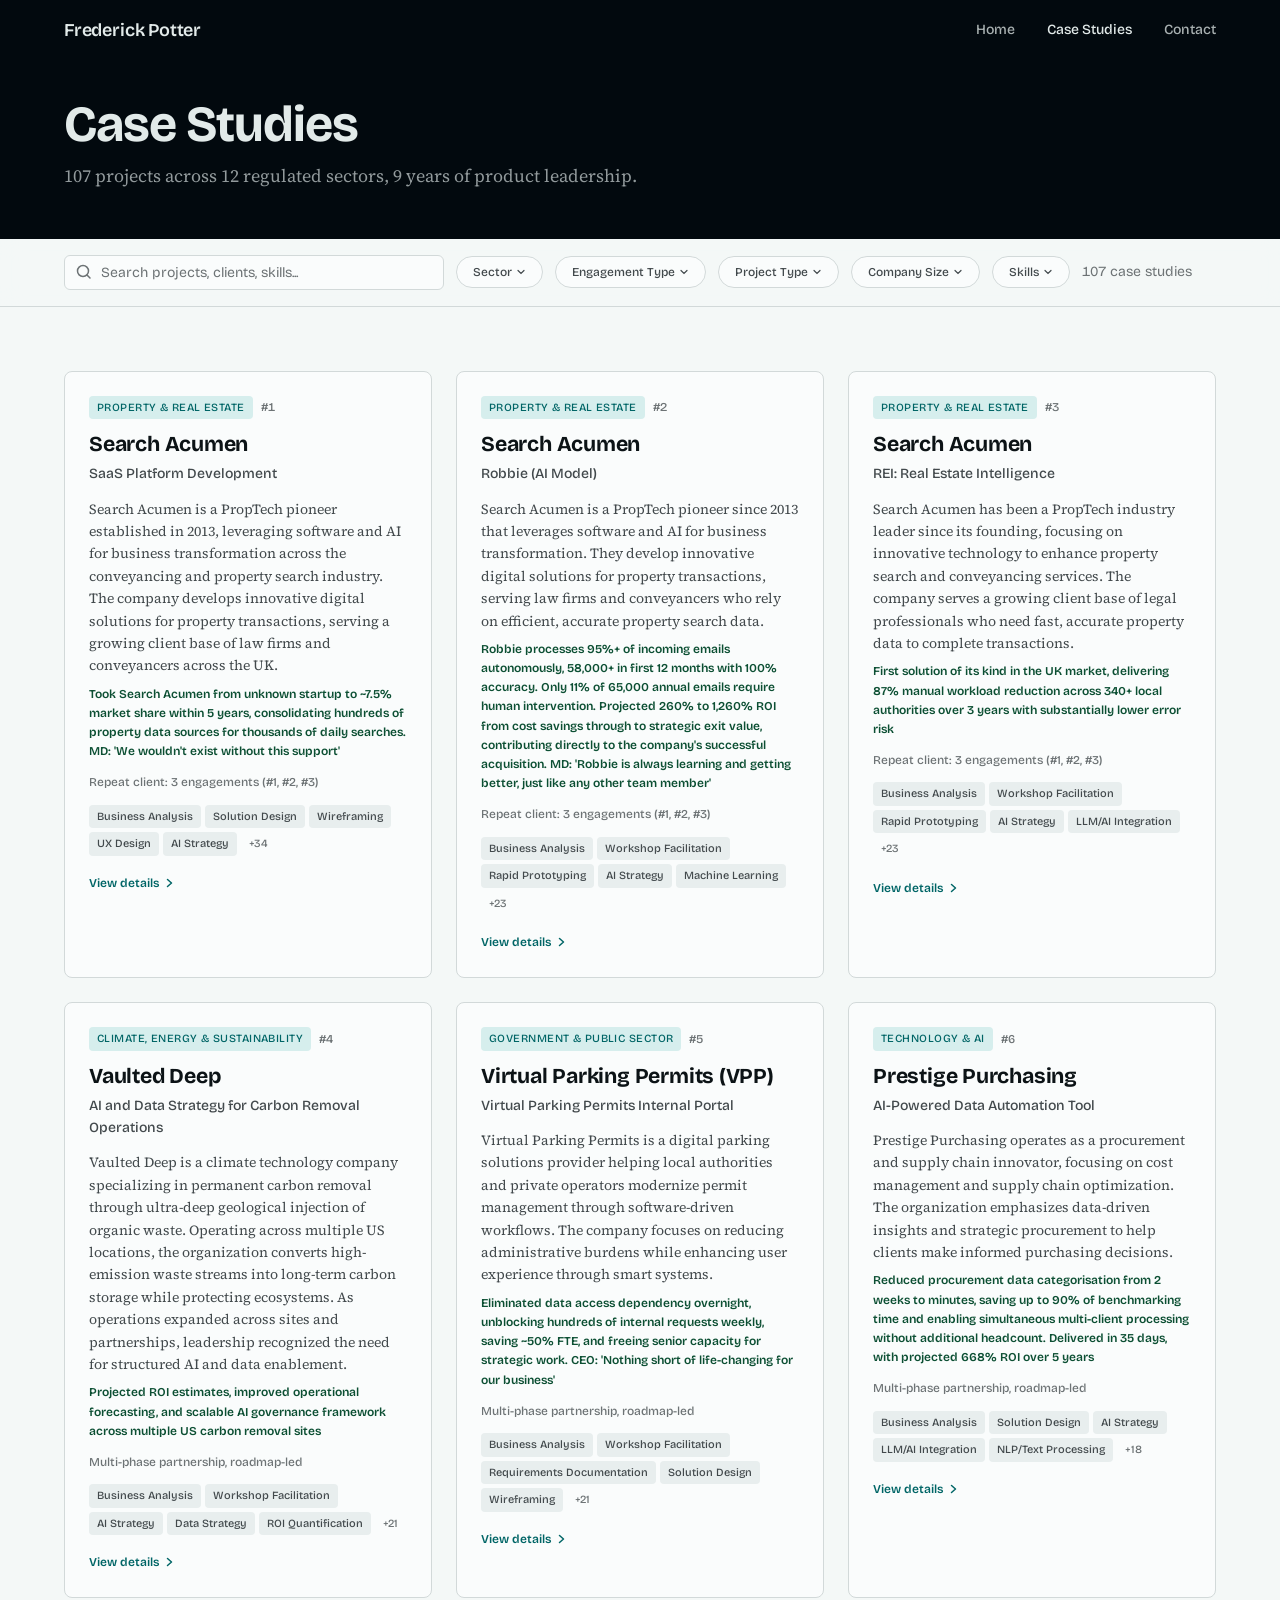
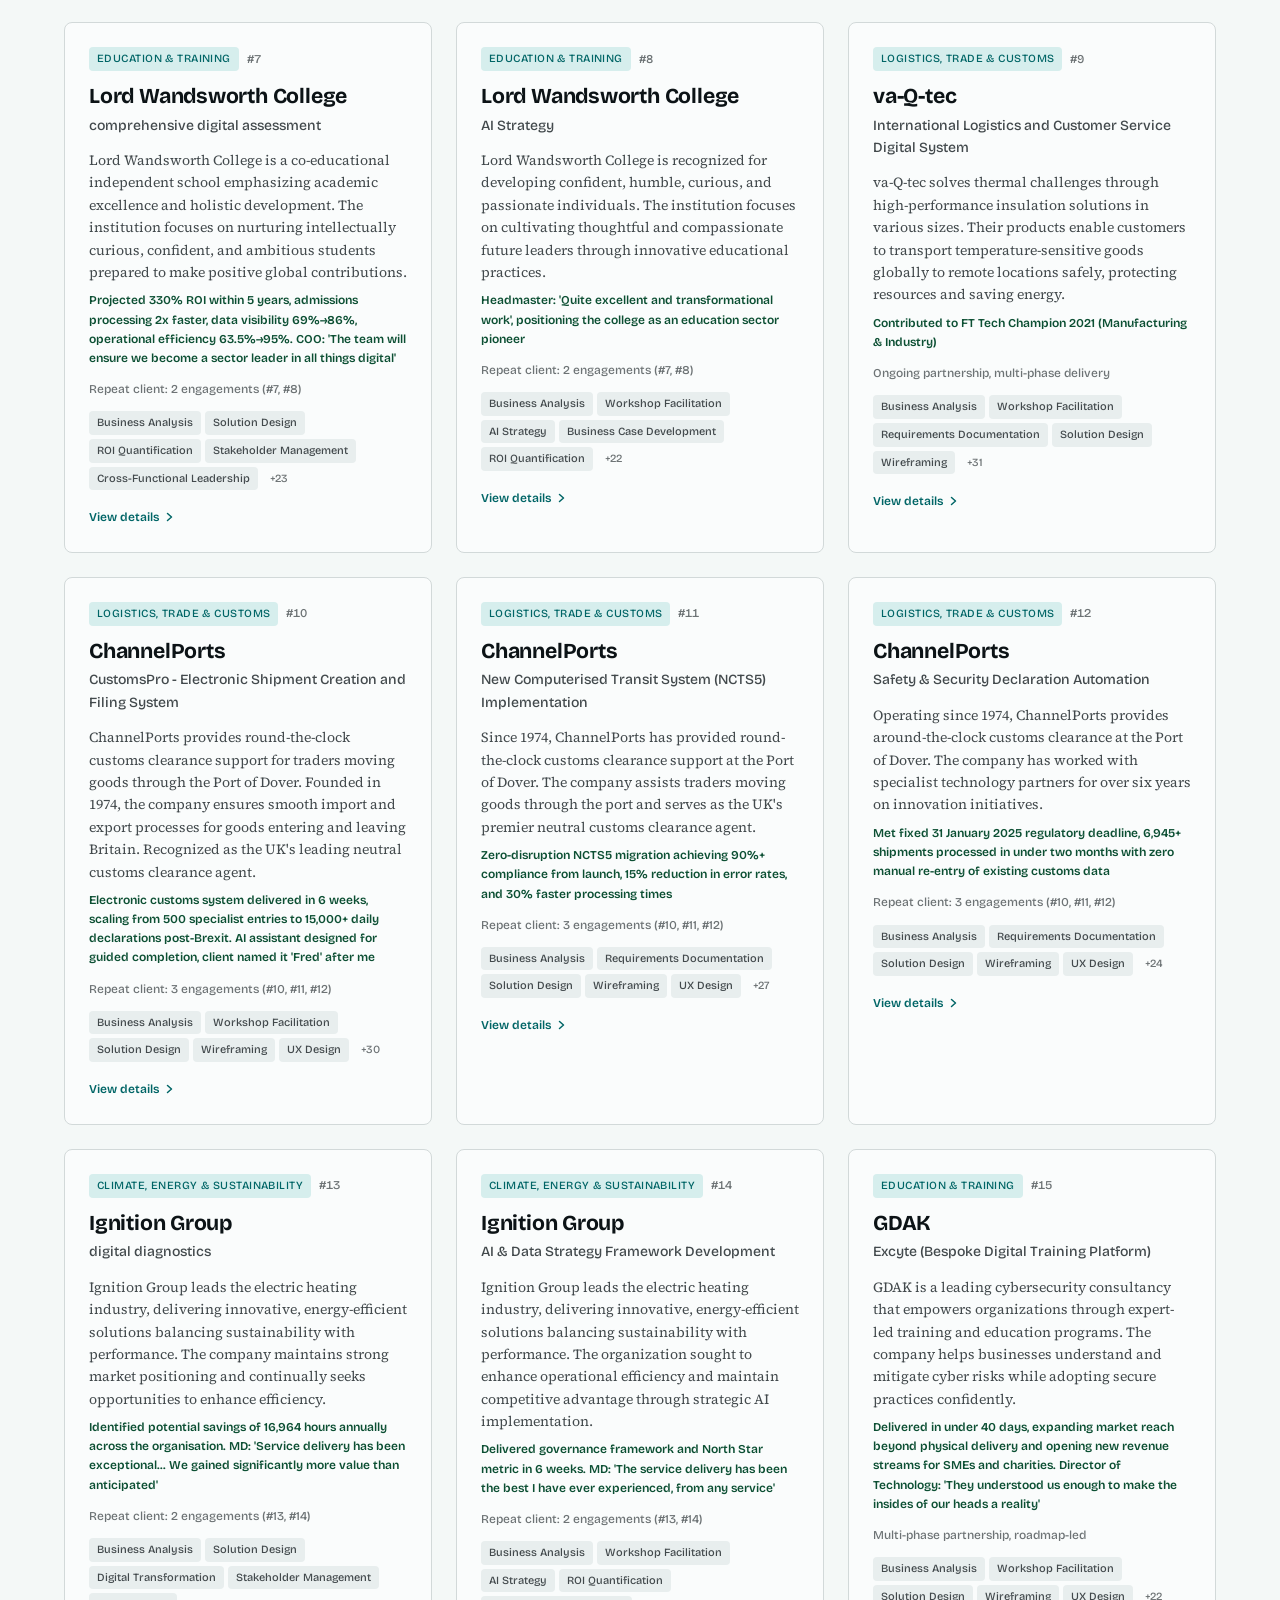
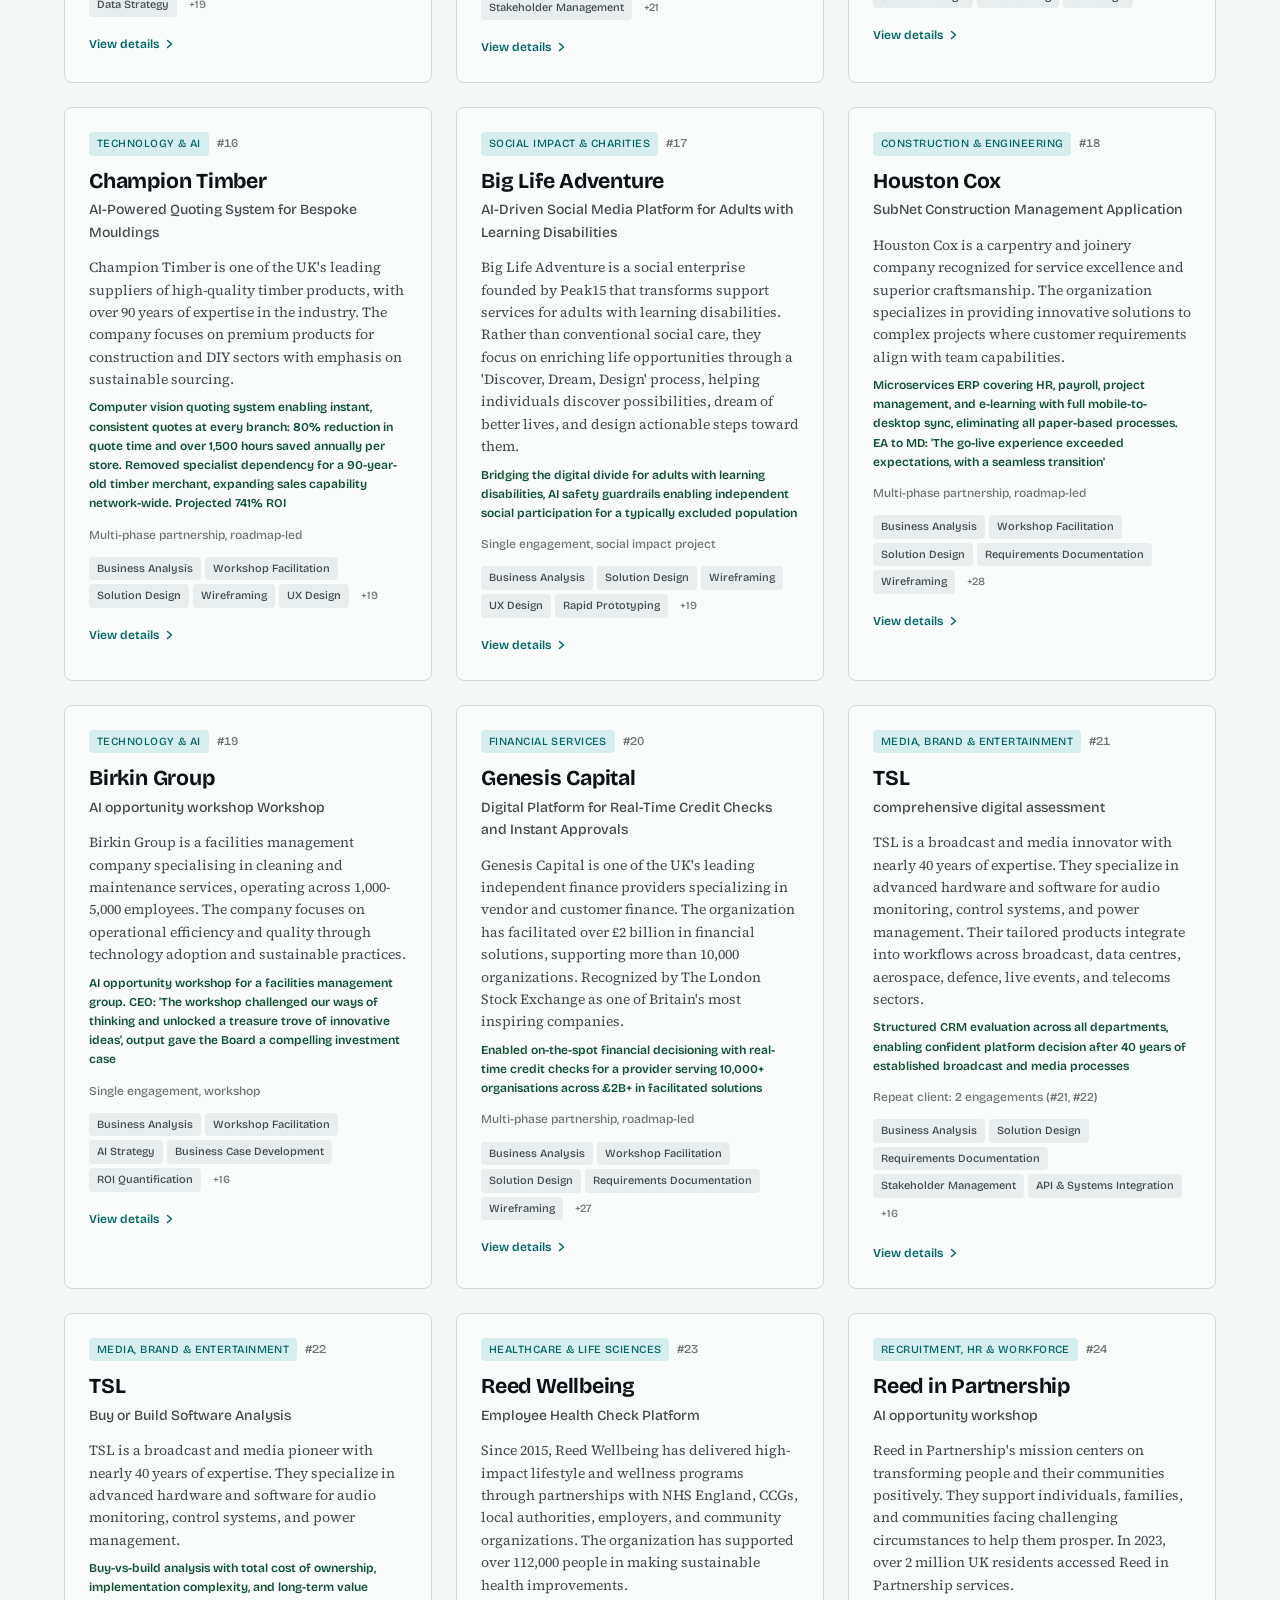
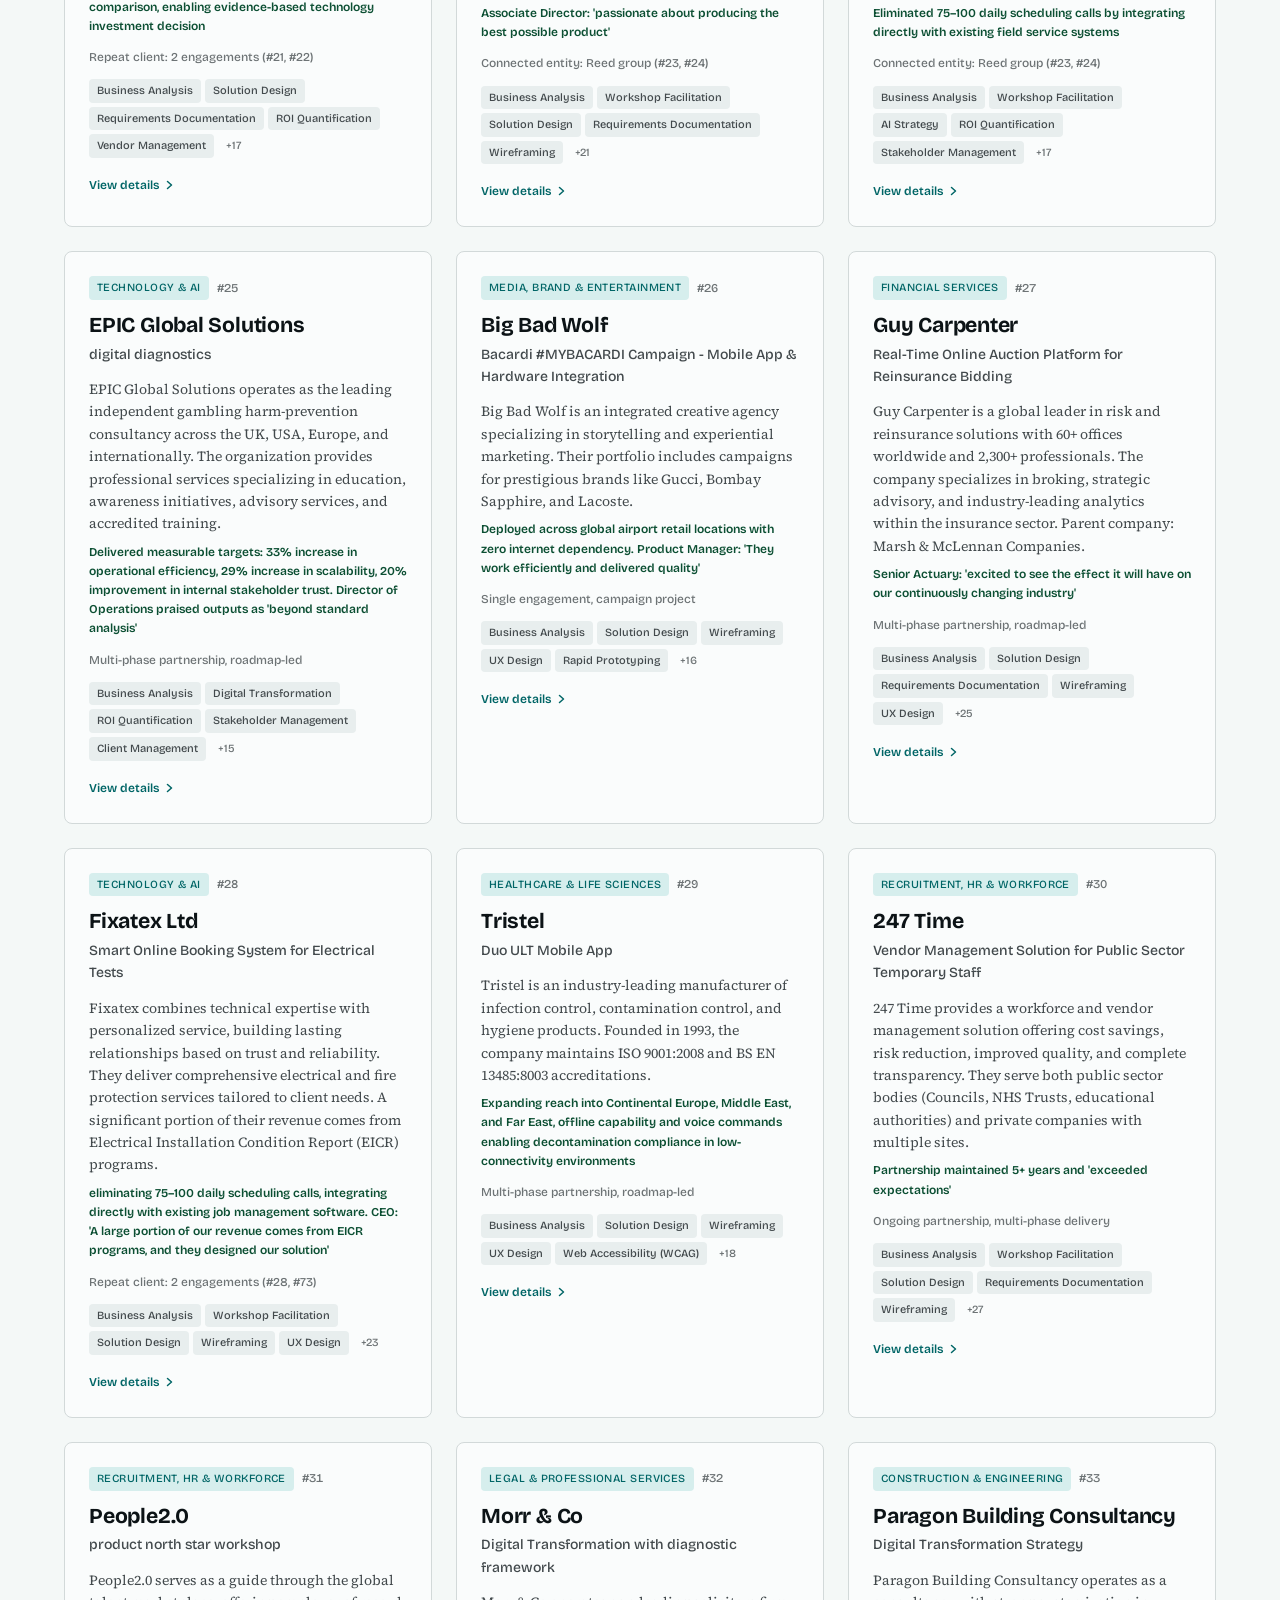
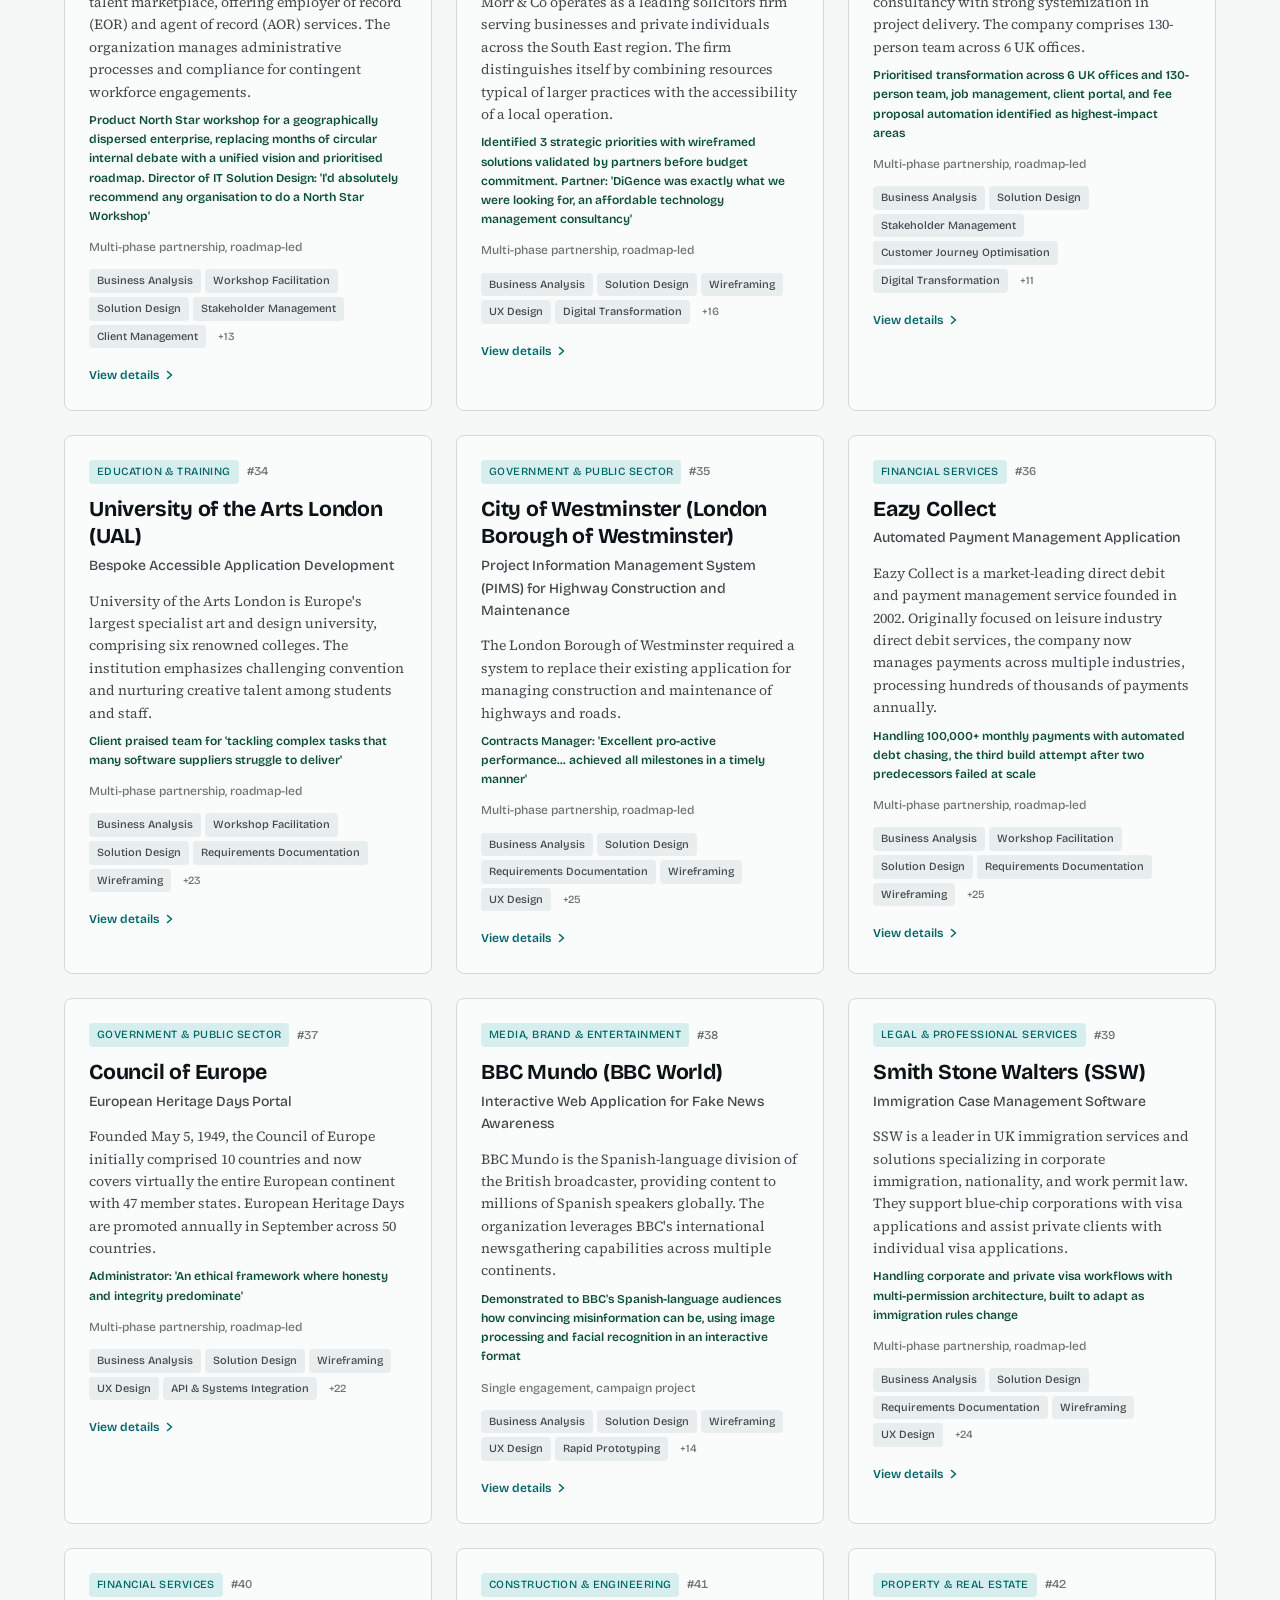
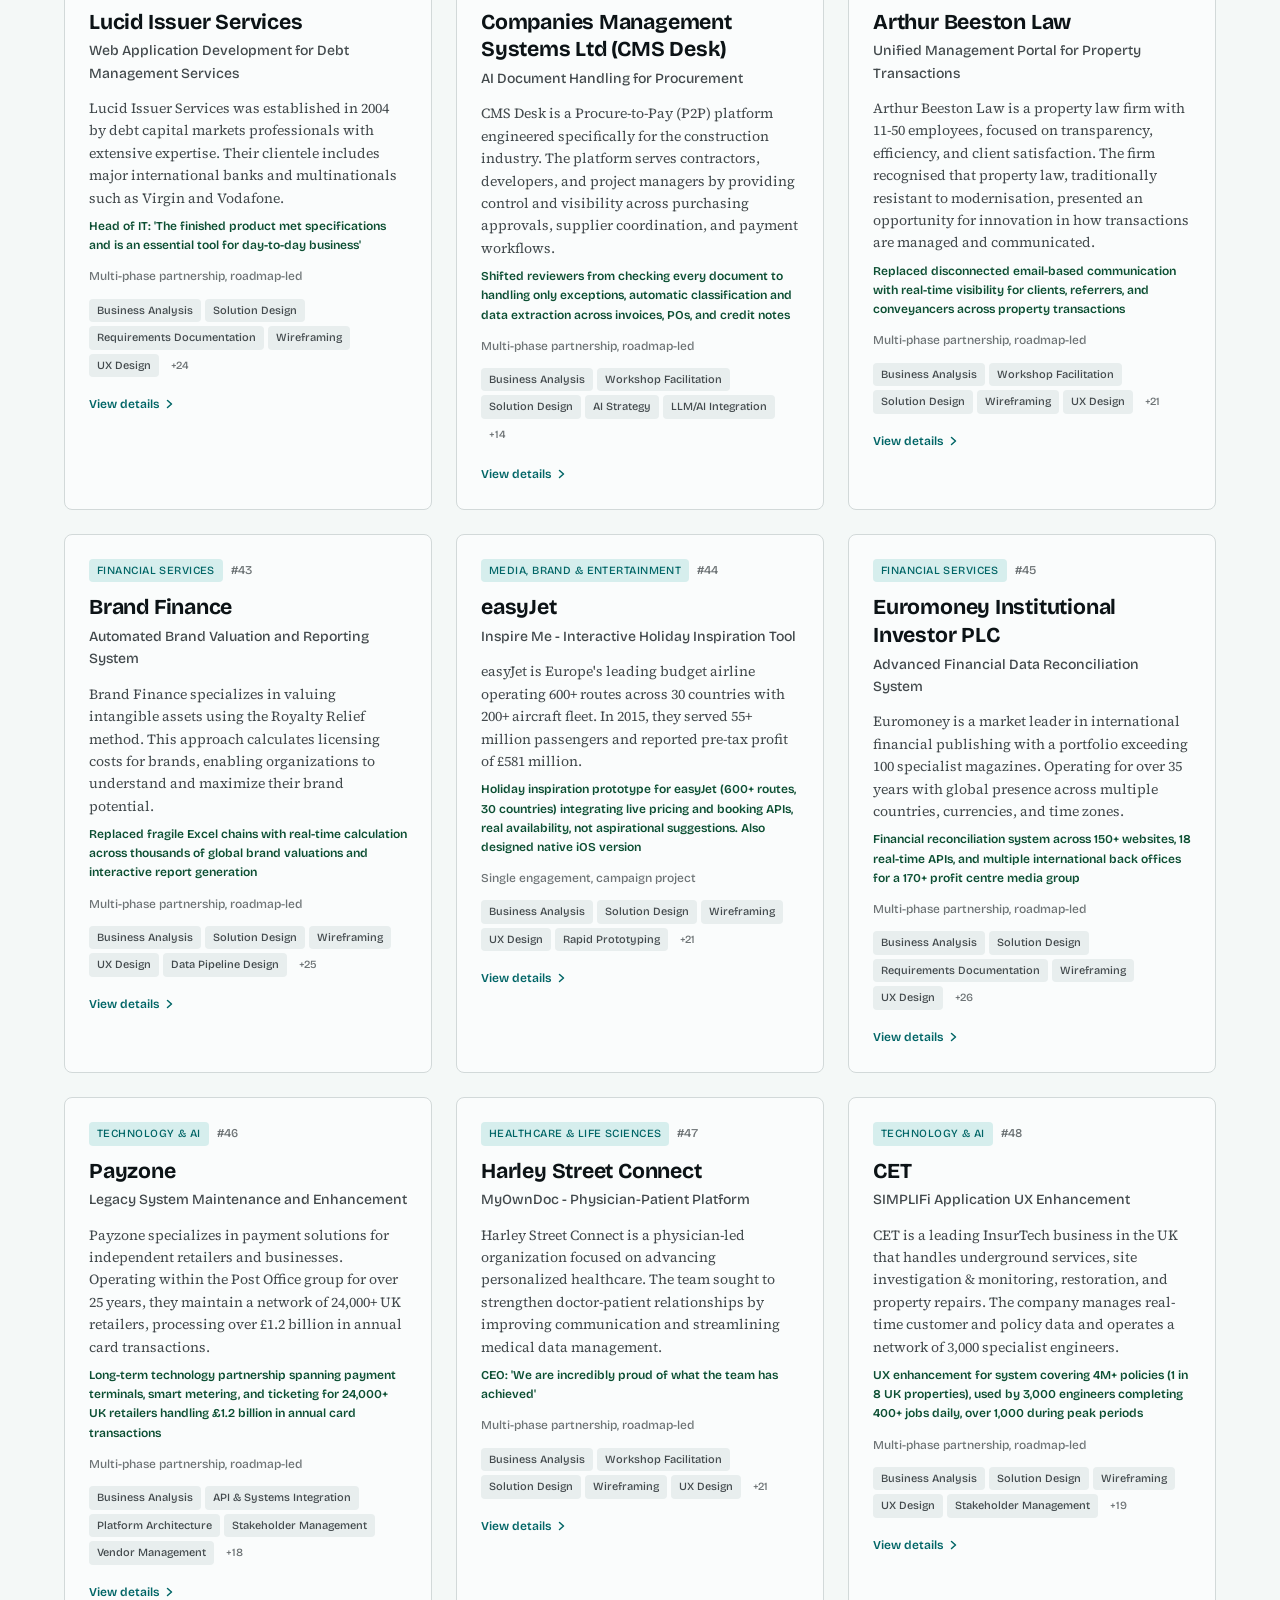
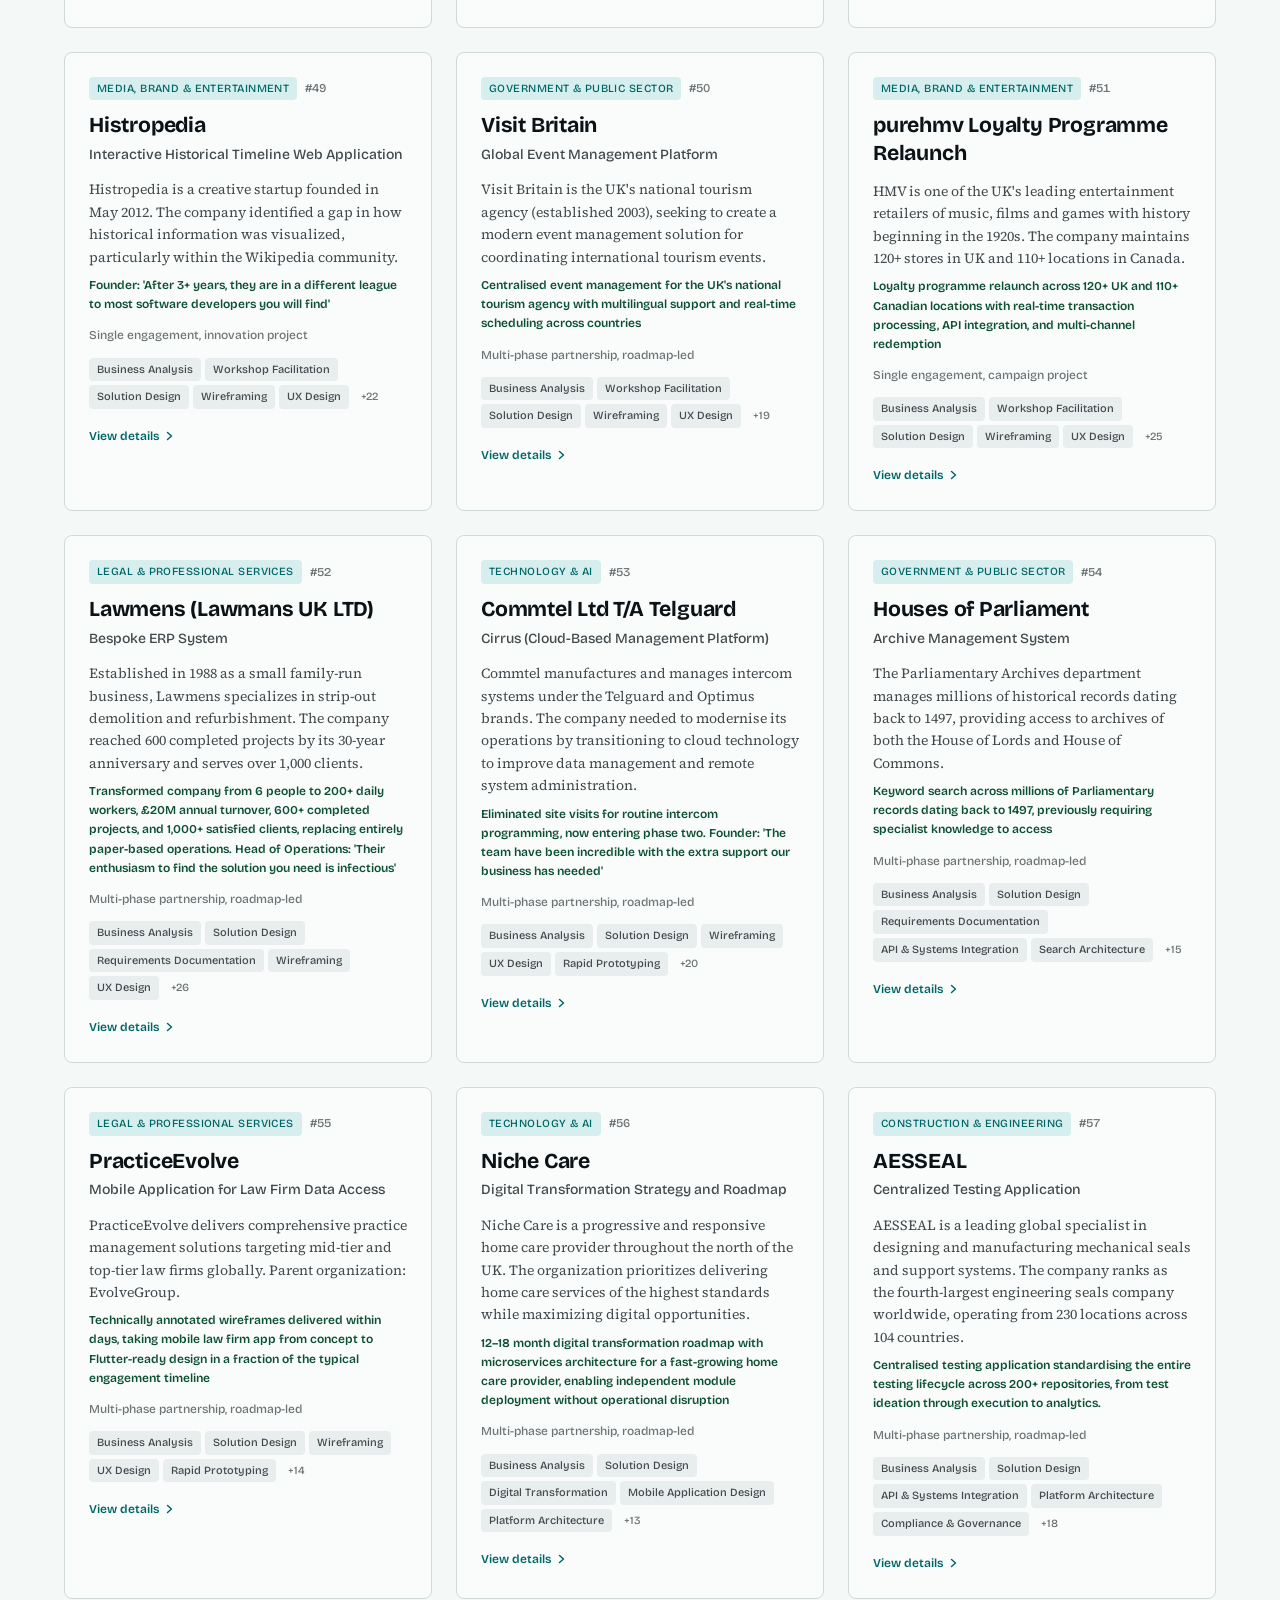
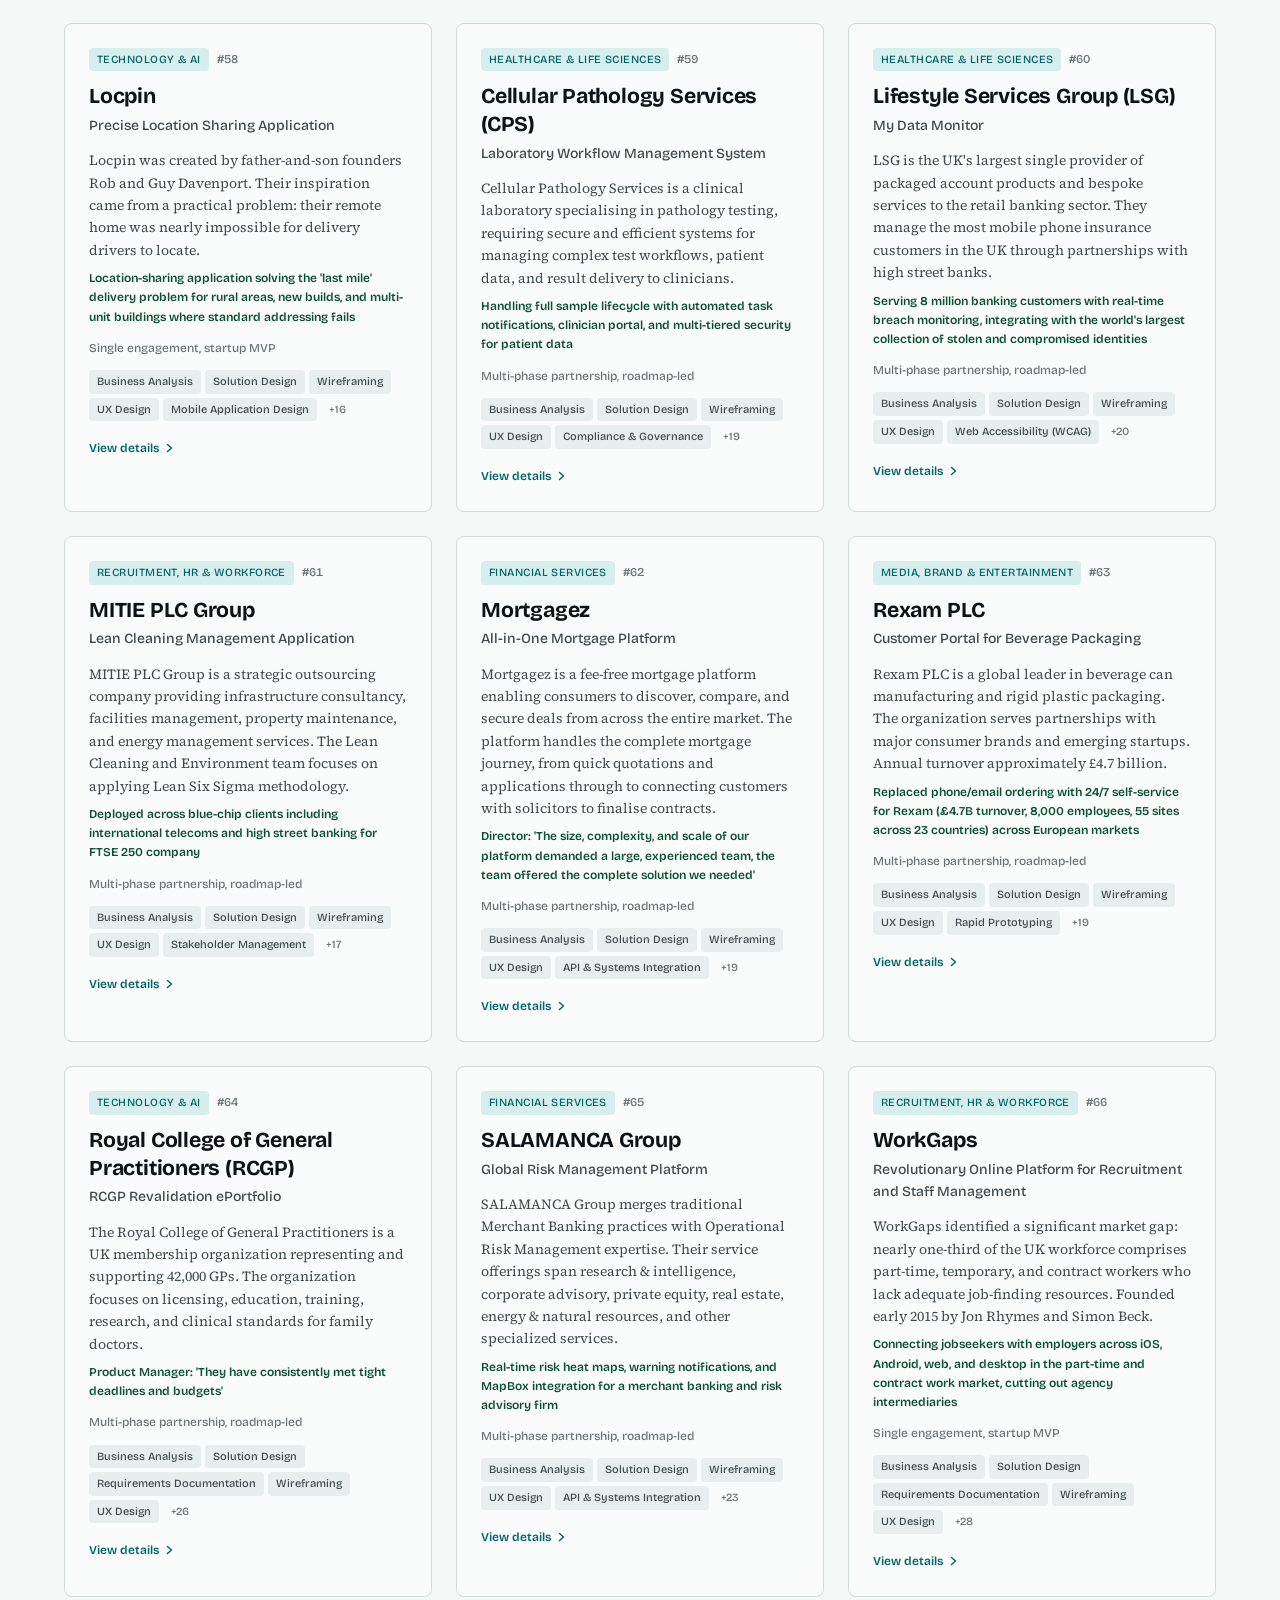
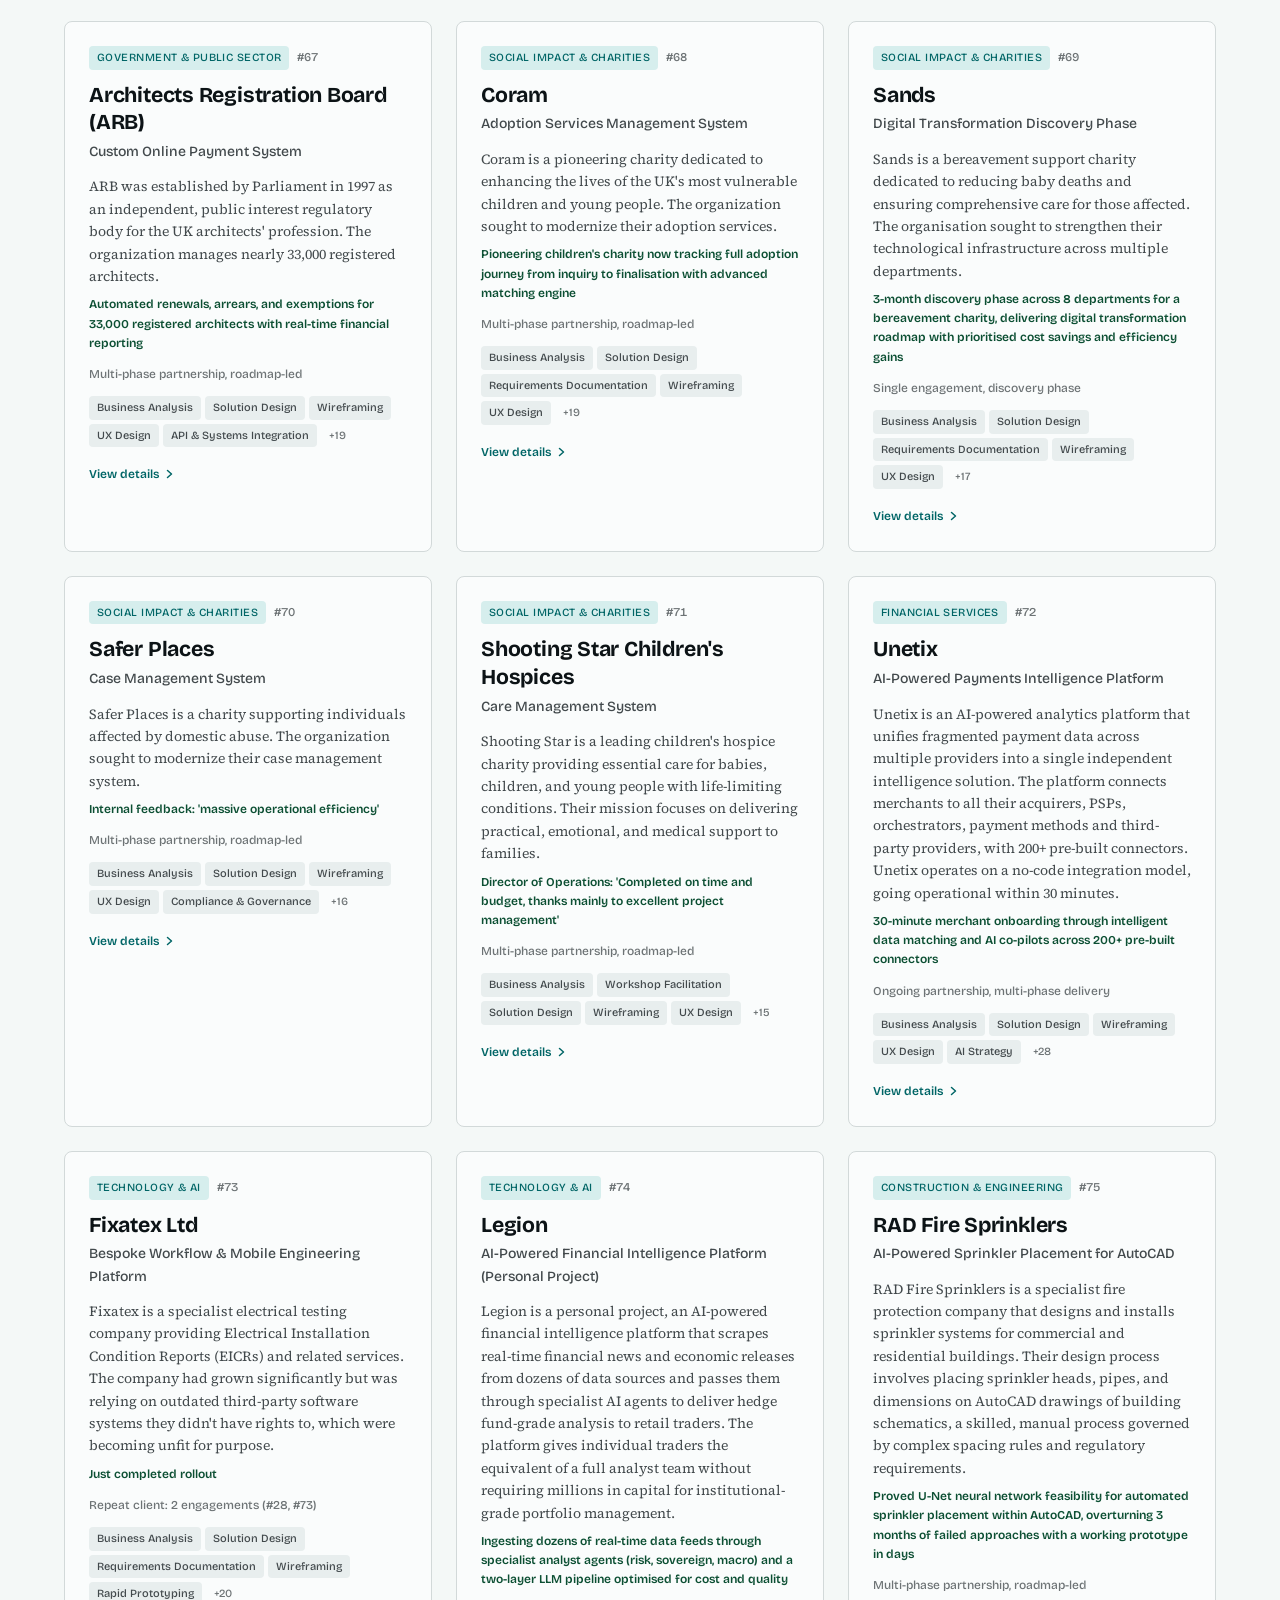
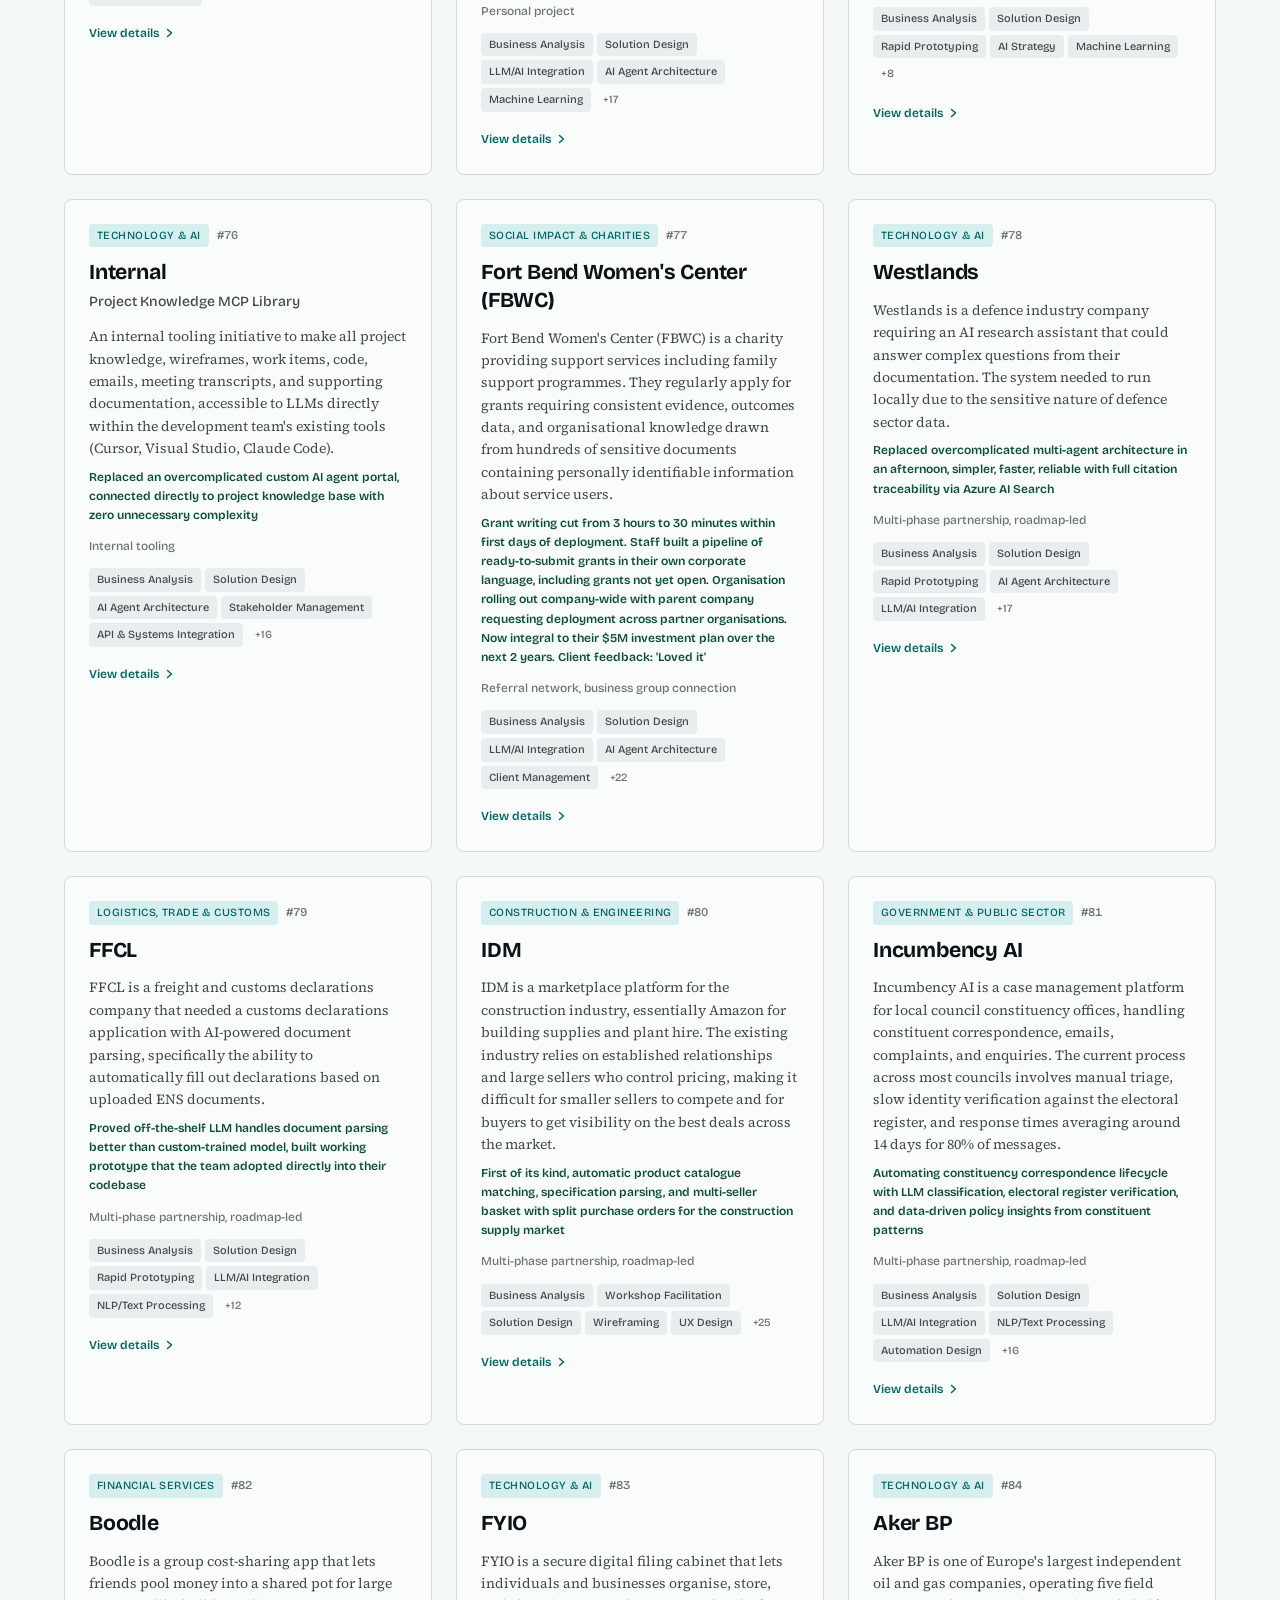
==== commit 19f52e50: "Update counts to 107 projects and 57 AI/ML solutions across HTML Reflects the 3 new case studies (Ge" ====
--- a/case-studies.html
+++ b/case-studies.html
@@ -3,10 +3,10 @@
 <head>
   <meta charset="UTF-8">
   <meta name="viewport" content="width=device-width, initial-scale=1, viewport-fit=cover">
-  <title>Case Studies — Frederick Potter | Head of Product</title>
-  <meta name="description" content="104 case studies across 12 regulated sectors. Search by skill, sector, or keyword to explore 9 years of product leadership.">
-  <meta property="og:title" content="Frederick Potter — Case Study Portfolio">
-  <meta property="og:description" content="104 digital products. 12 sectors. 9 years. Explore the full case study library.">
+  <title>Case Studies | Frederick Potter | Head of Product</title>
+  <meta name="description" content="107 case studies across 12 regulated sectors. Search by skill, sector, or keyword to explore 9 years of product leadership.">
+  <meta property="og:title" content="Frederick Potter | Case Study Portfolio">
+  <meta property="og:description" content="107 digital products. 12 sectors. 9 years. Explore the full case study library.">
   <link rel="stylesheet" href="css/styles.css">
 </head>
 <body>
@@ -36,7 +36,7 @@
   <header class="page-hero">
     <div class="container">
       <h1 class="page-hero__title hero-animate">Case Studies</h1>
-      <p class="page-hero__subtitle hero-animate hero-animate--delay-1">104 projects across 12 regulated sectors, 9 years of product leadership.</p>
+      <p class="page-hero__subtitle hero-animate hero-animate--delay-1">107 projects across 12 regulated sectors, 9 years of product leadership.</p>
     </div>
   </header>
 
@@ -114,7 +114,7 @@
             </div>
           </div>
 
-          <span class="filter-bar__result-count" id="result-count">104 case studies</span>
+          <span class="filter-bar__result-count" id="result-count">107 case studies</span>
           <button class="filter-bar__clear" id="clear-filters" style="display:none">Clear all</button>
         </div>
 
@@ -142,7 +142,7 @@
       <div class="footer__inner">
         <div>
           <div class="footer__name">Frederick Potter</div>
-          <p class="footer__text">Head of Product — 9 years, 104 projects, 12 regulated sectors.</p>
+          <p class="footer__text">Head of Product. 9 years, 107 projects, 12 regulated sectors.</p>
         </div>
         <div class="footer__links">
           <a href="mailto:fpotter1993@gmail.com" class="footer__link">fpotter1993@gmail.com</a>
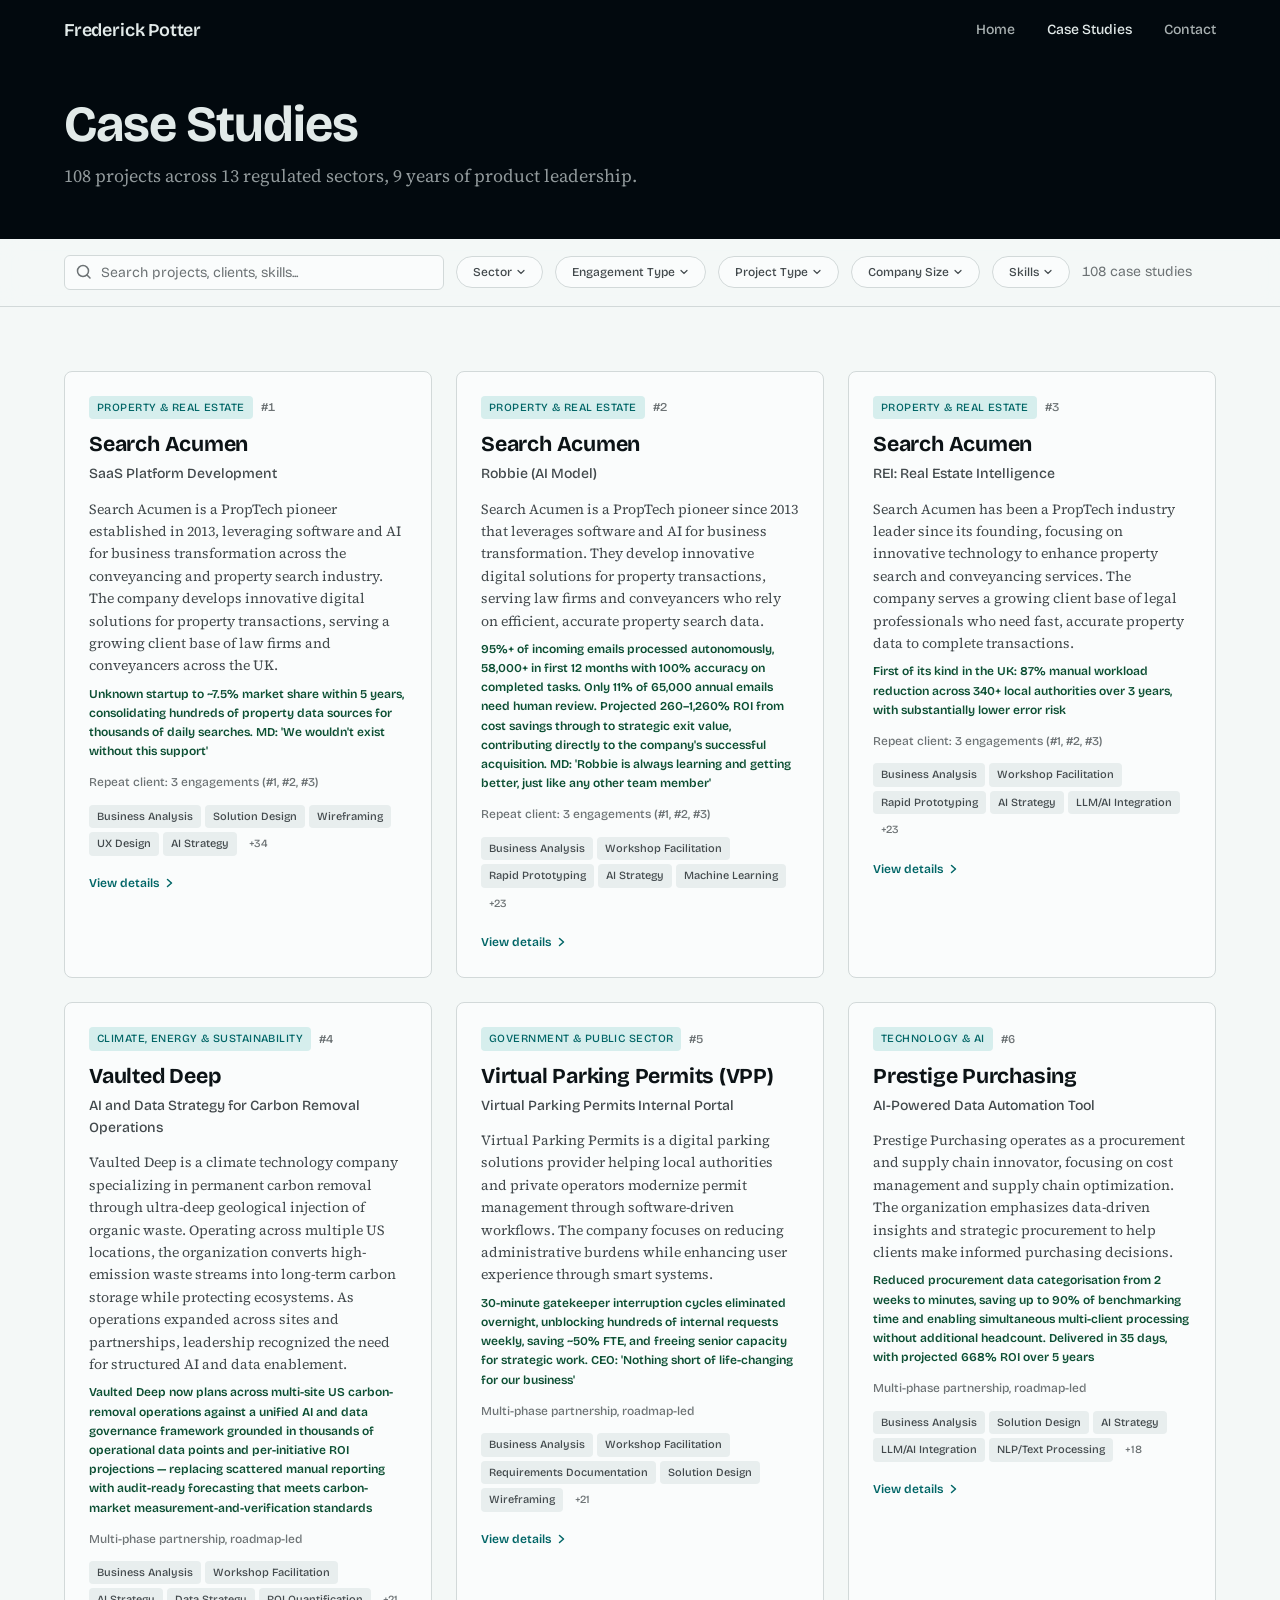
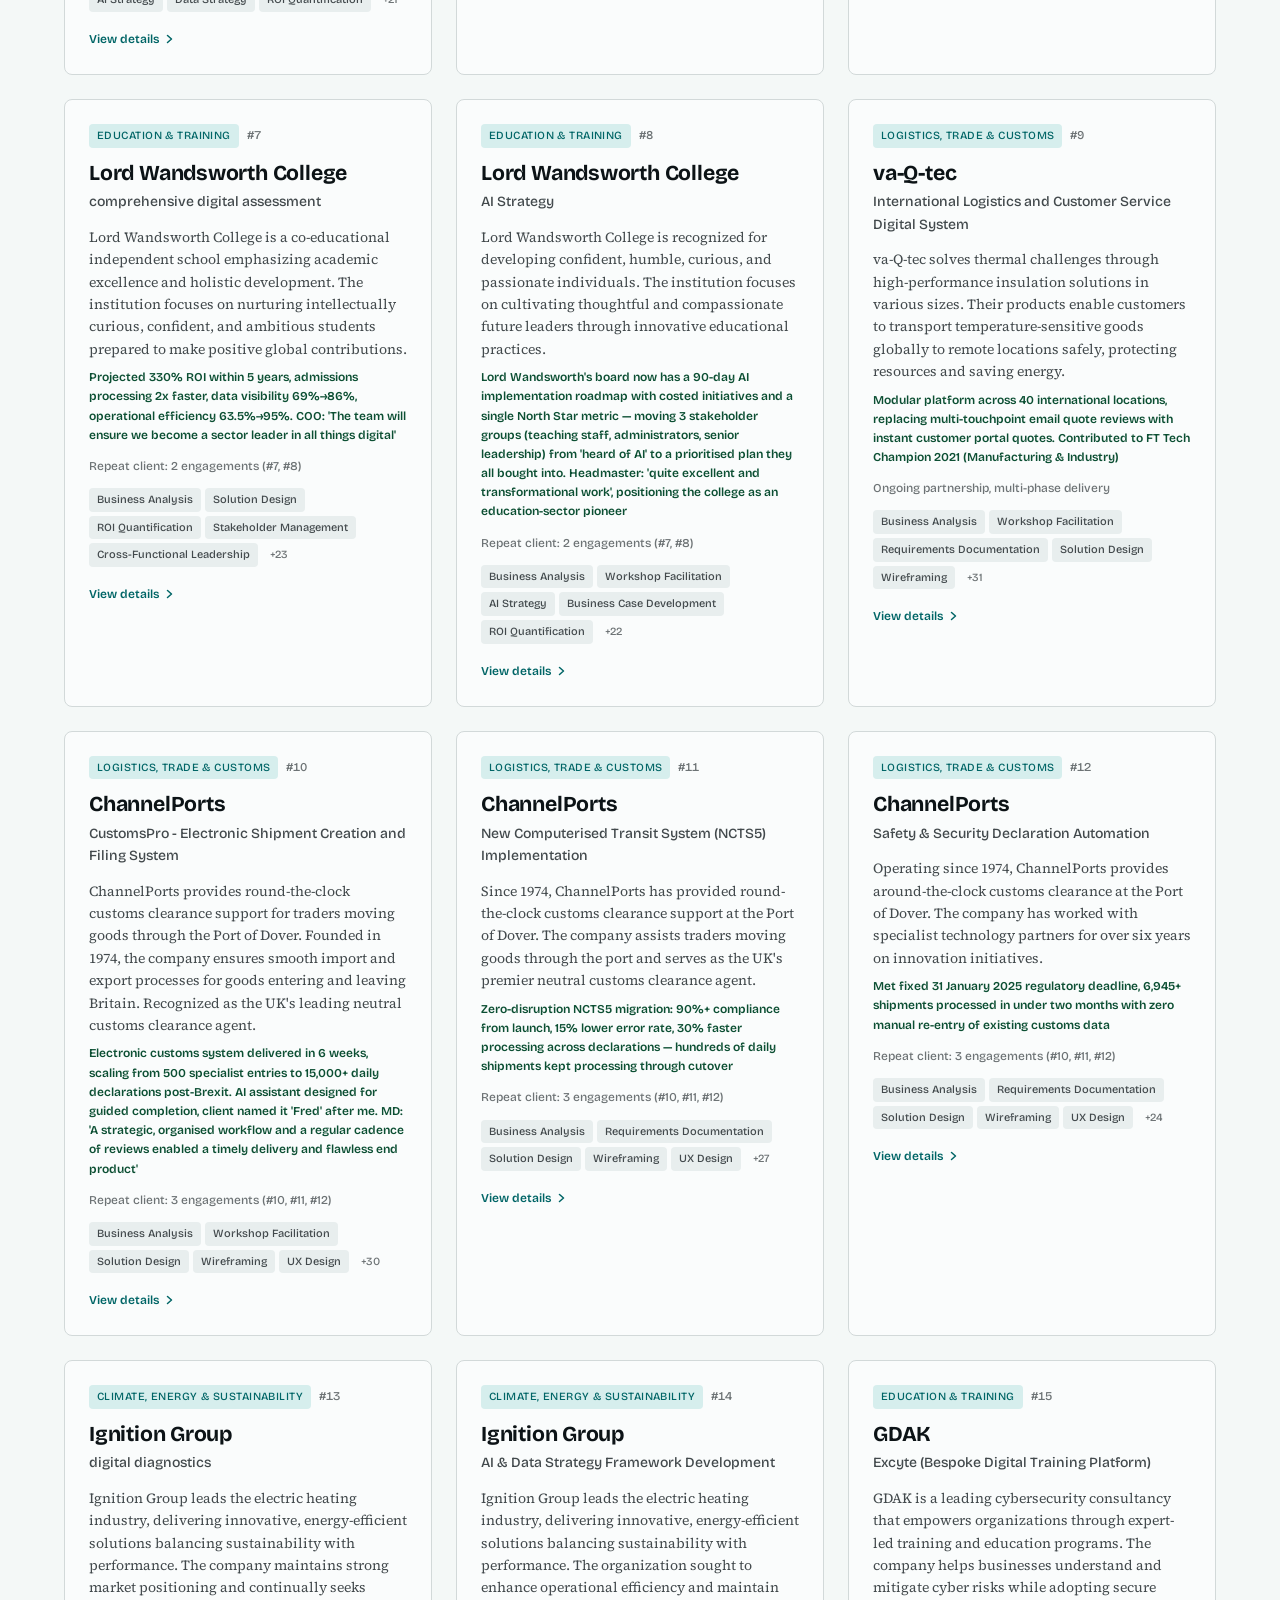
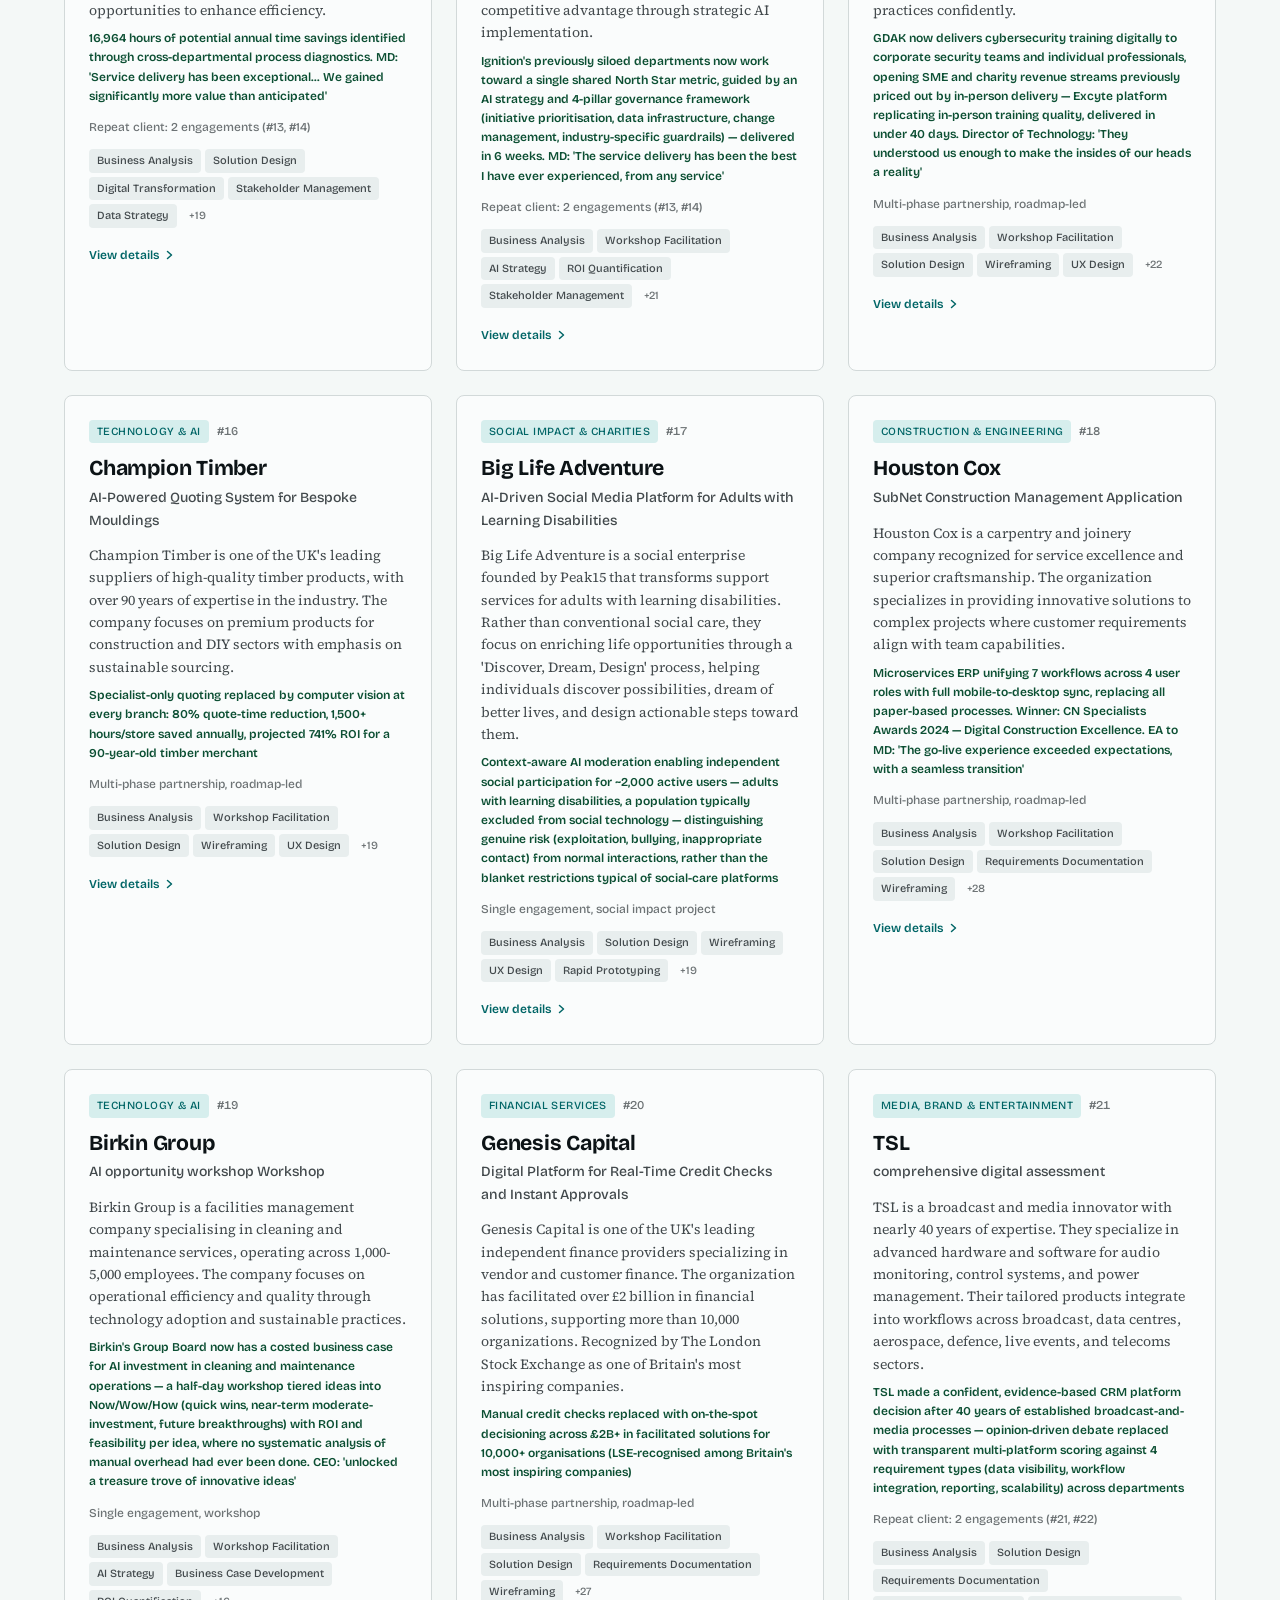
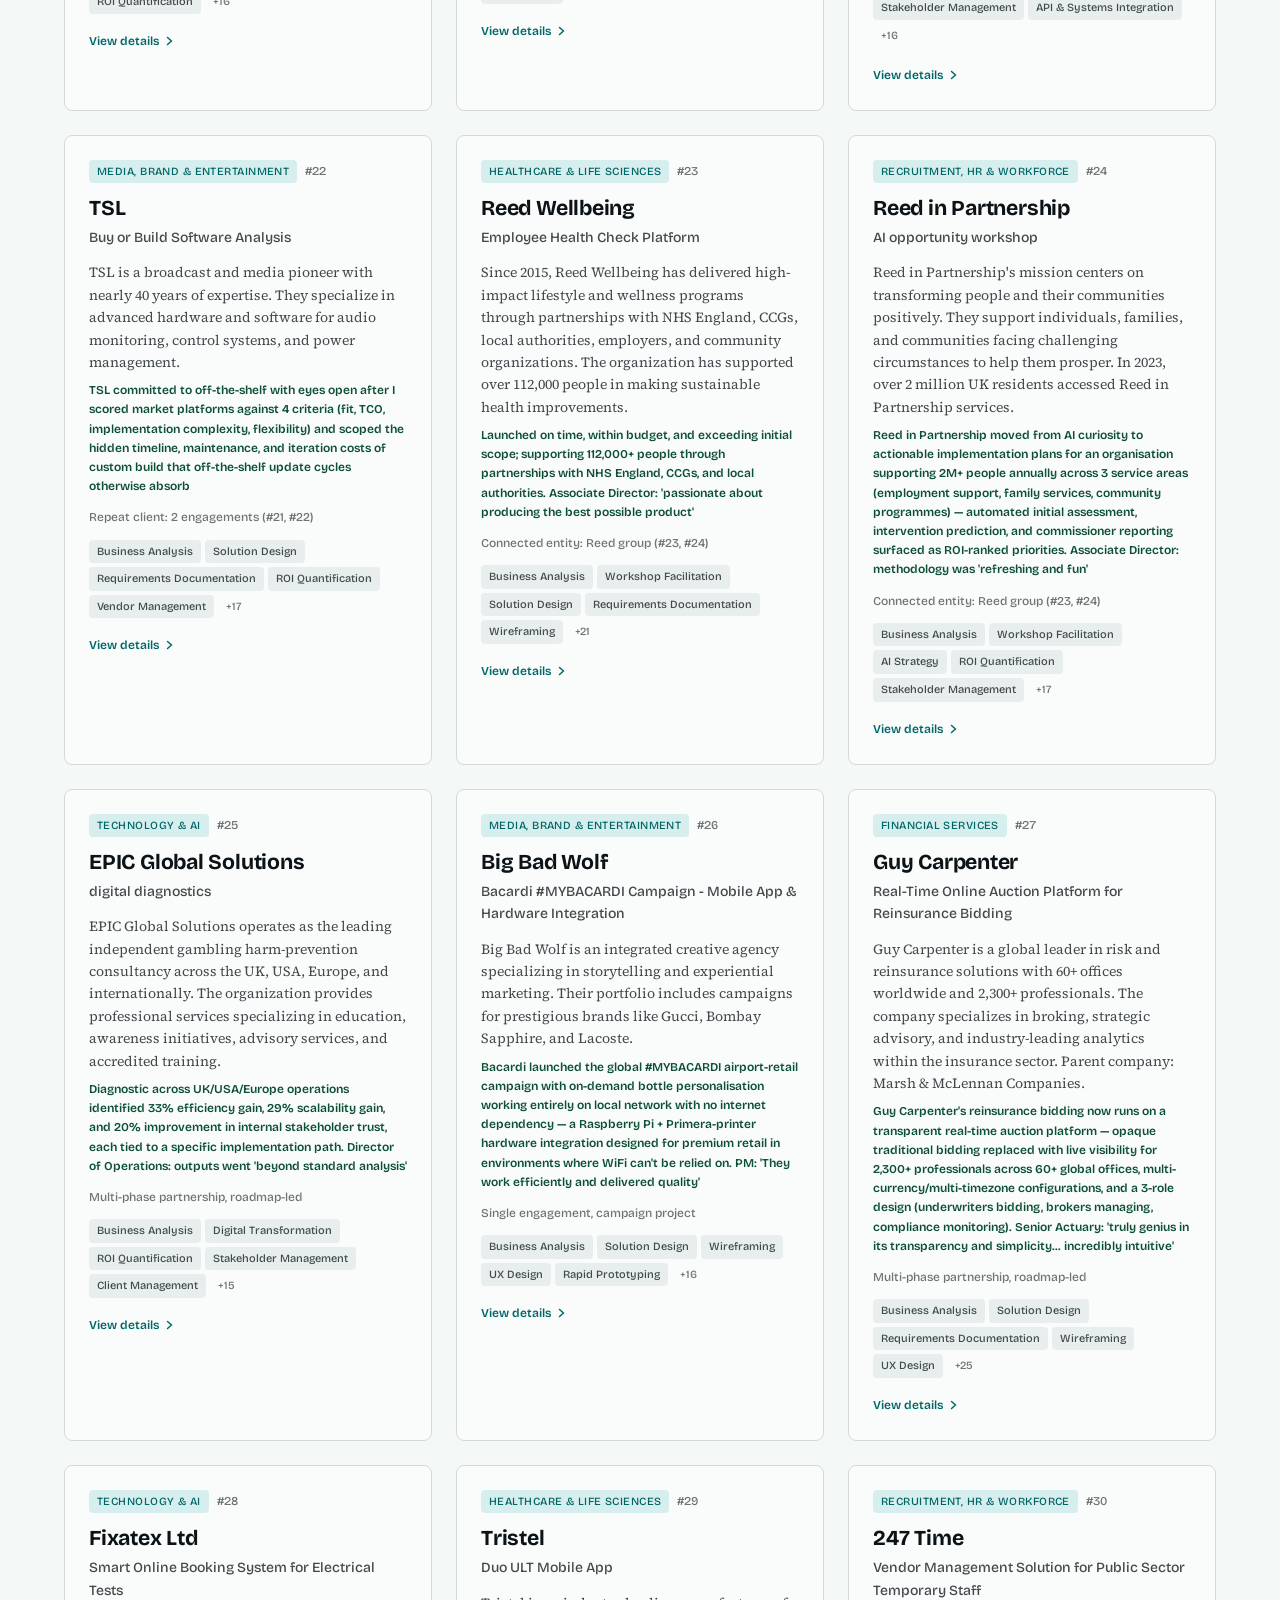
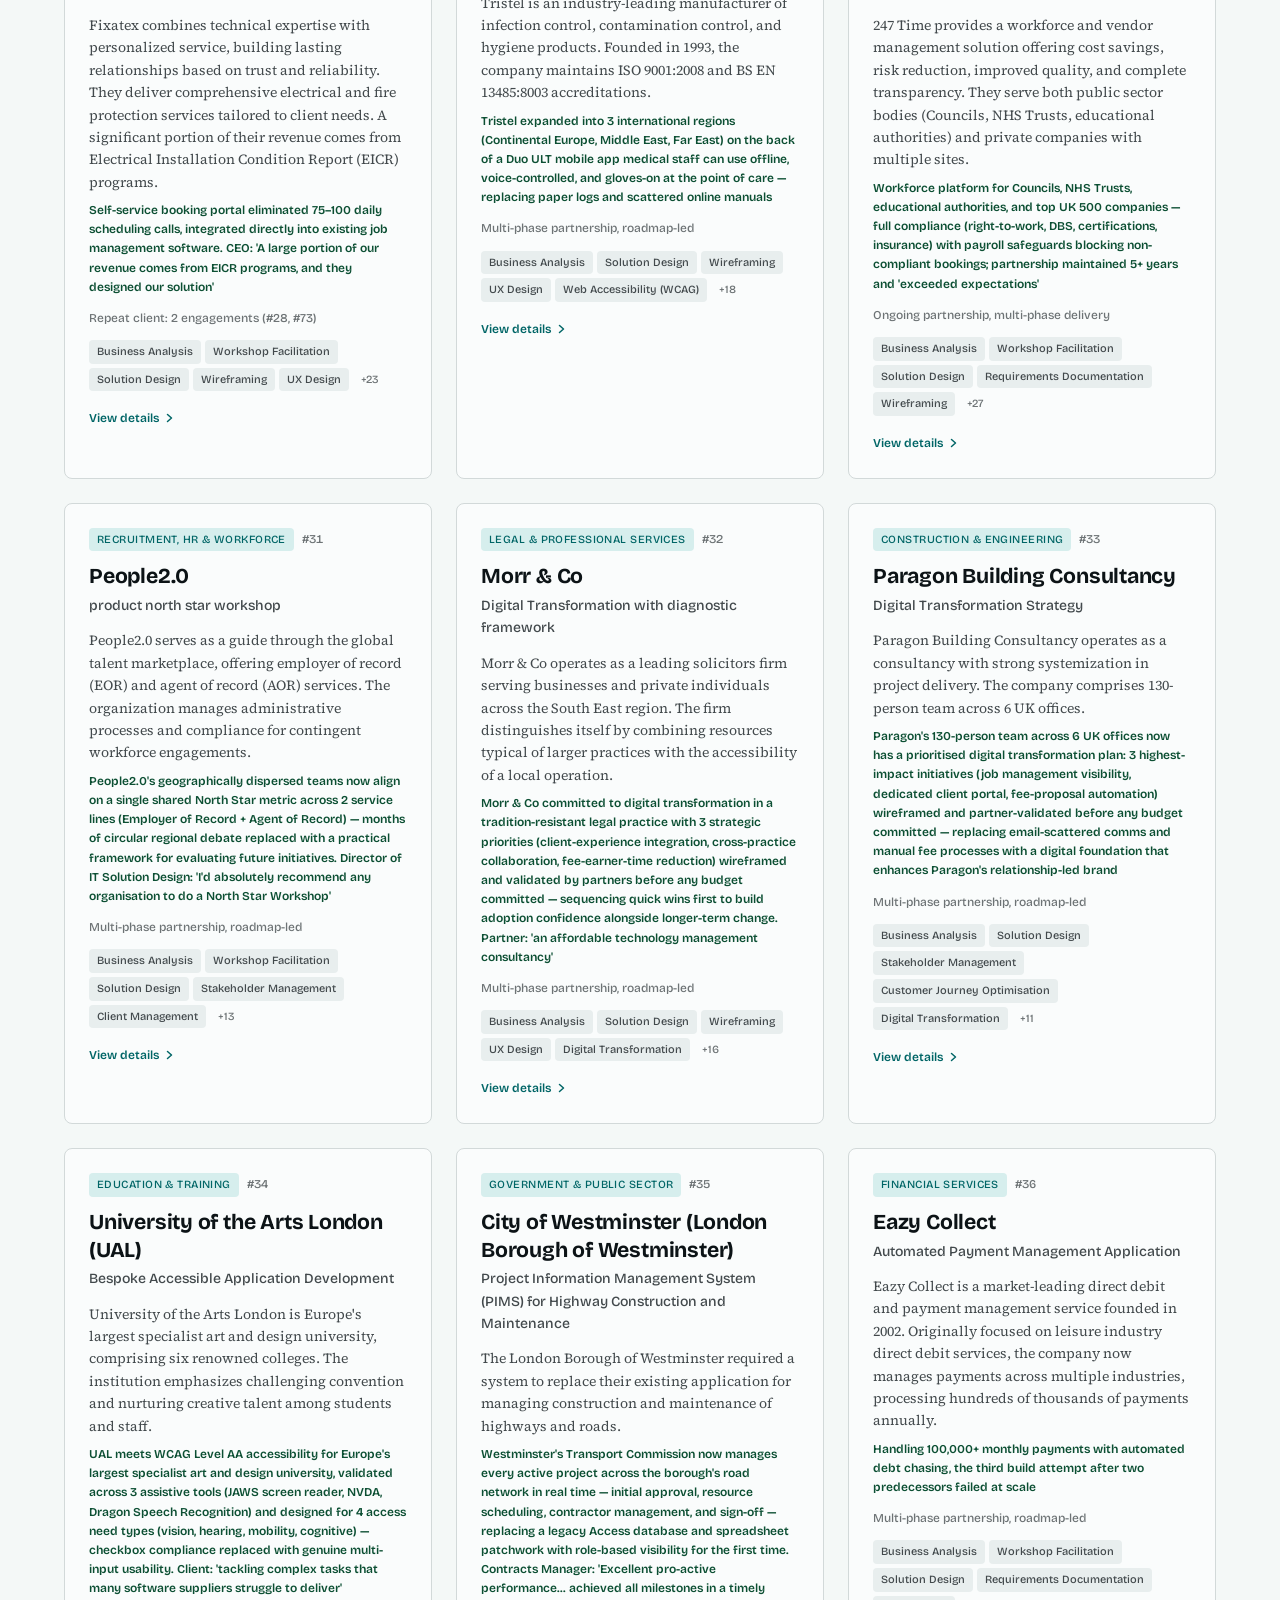
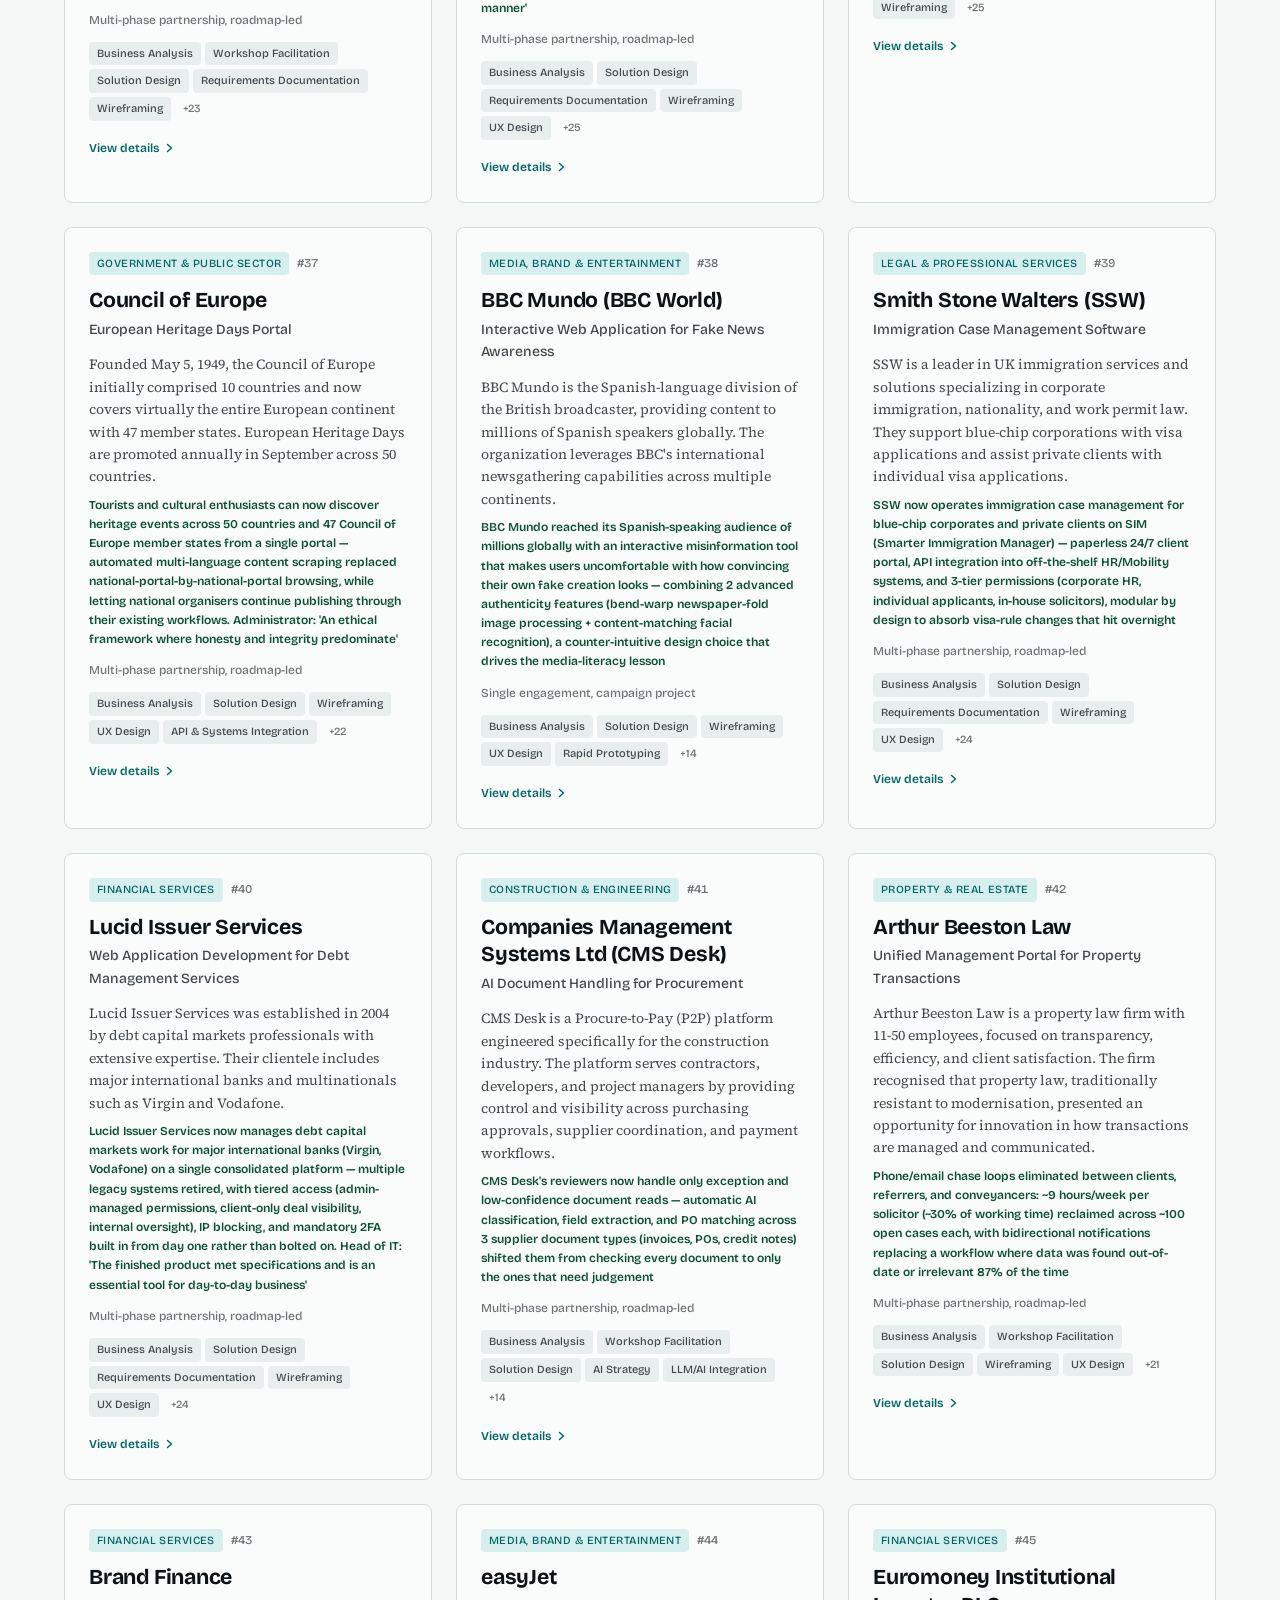
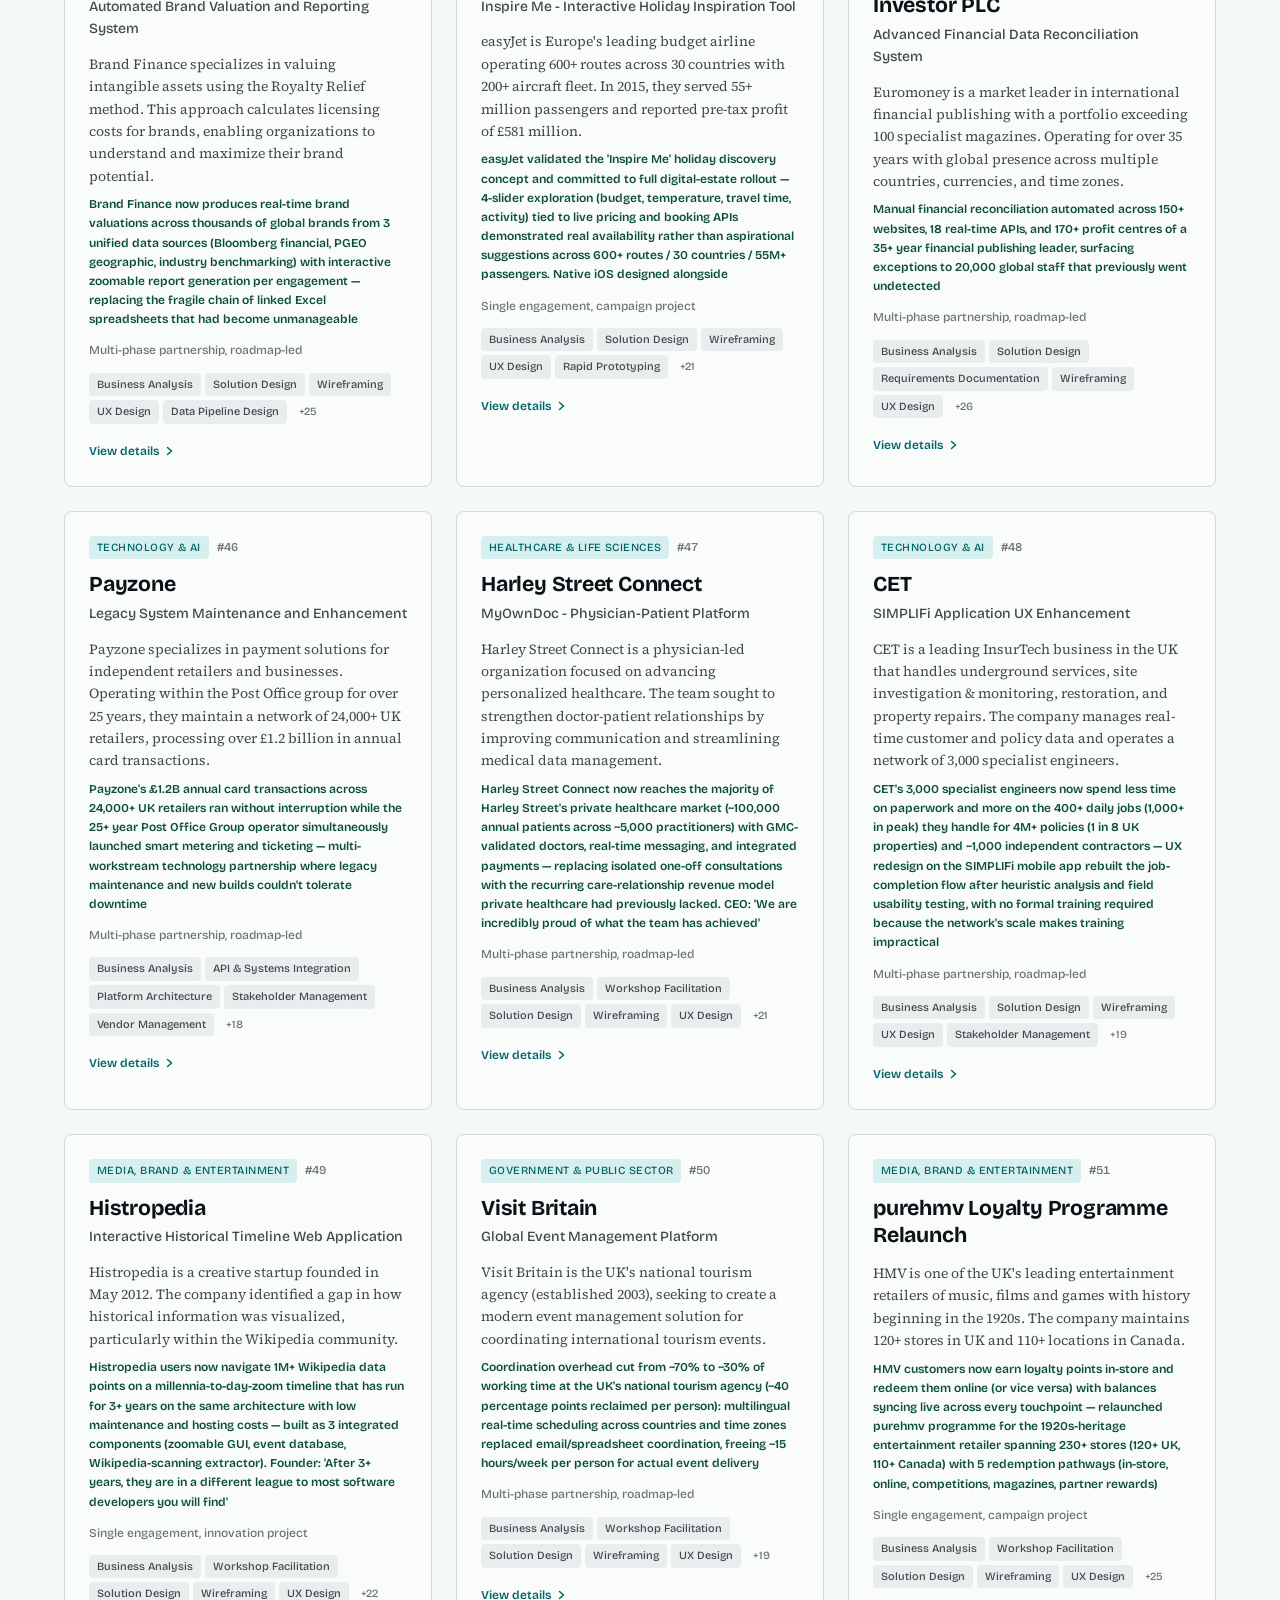
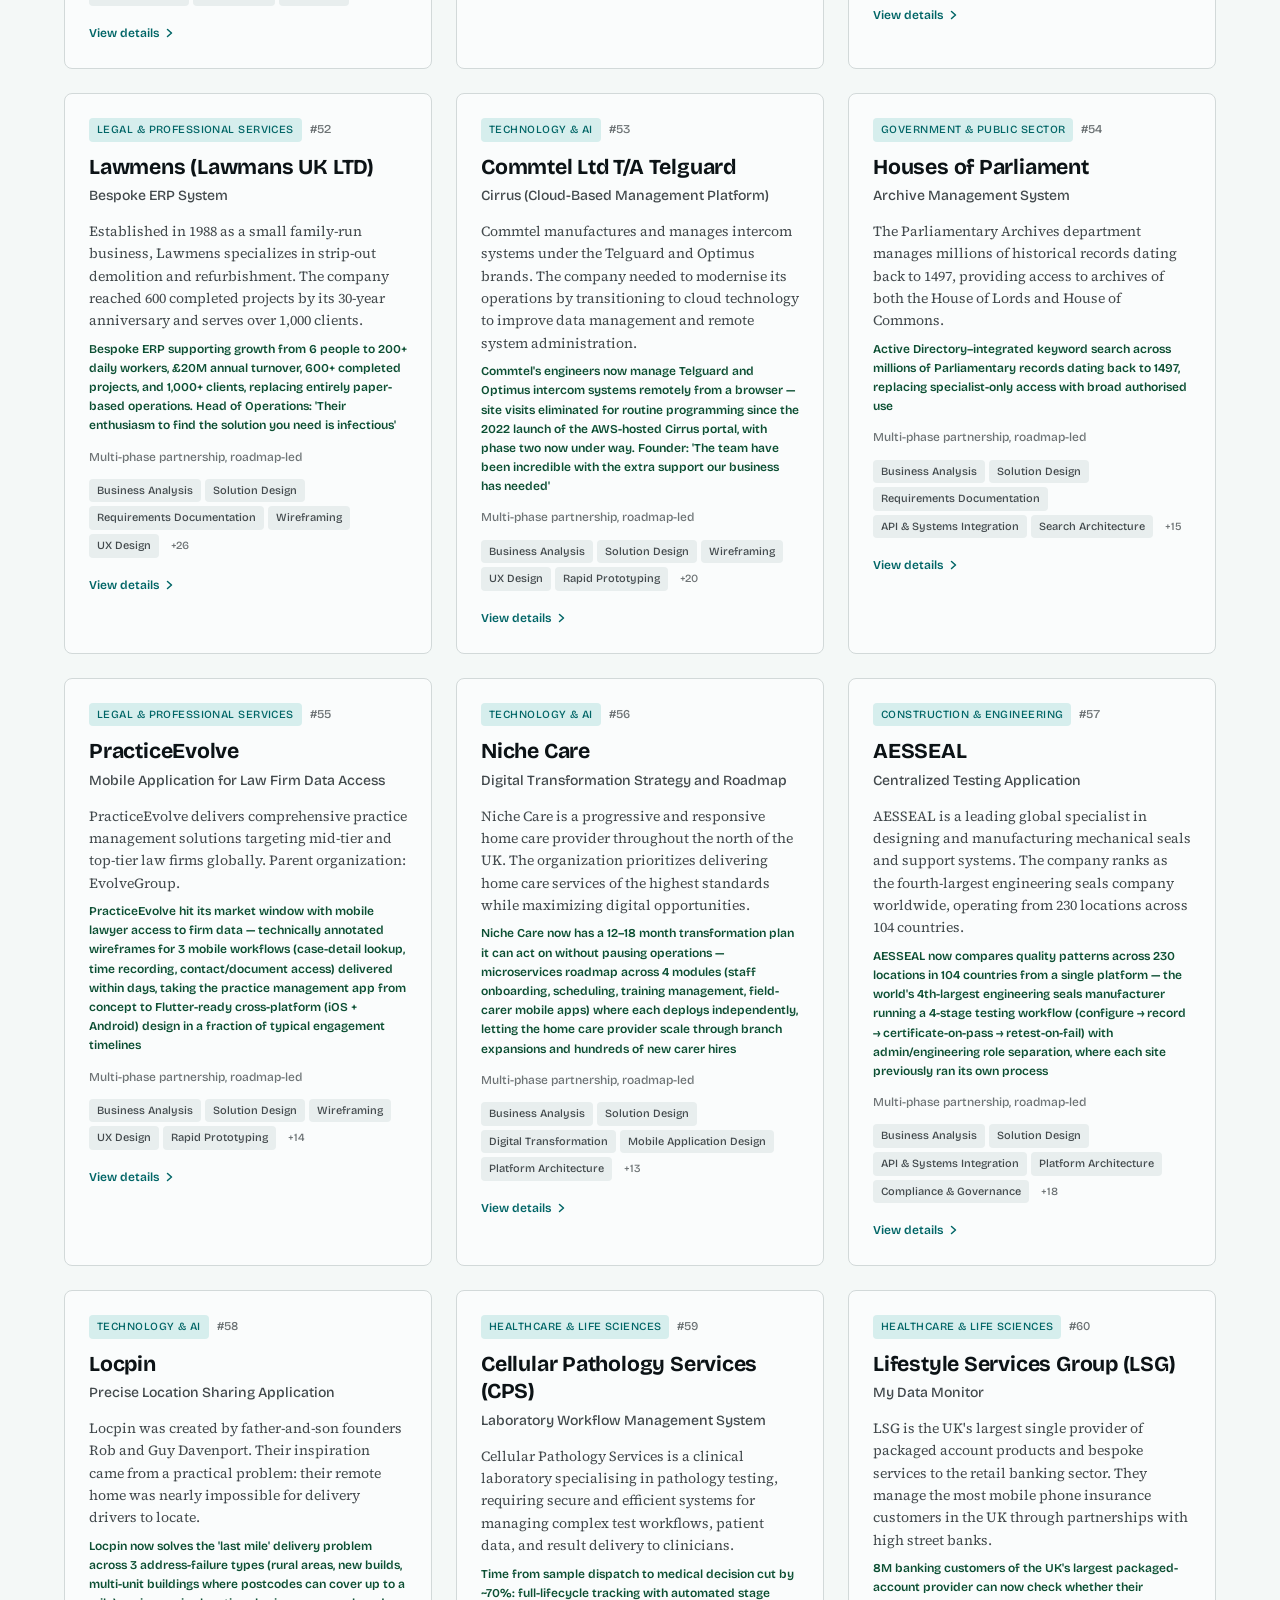
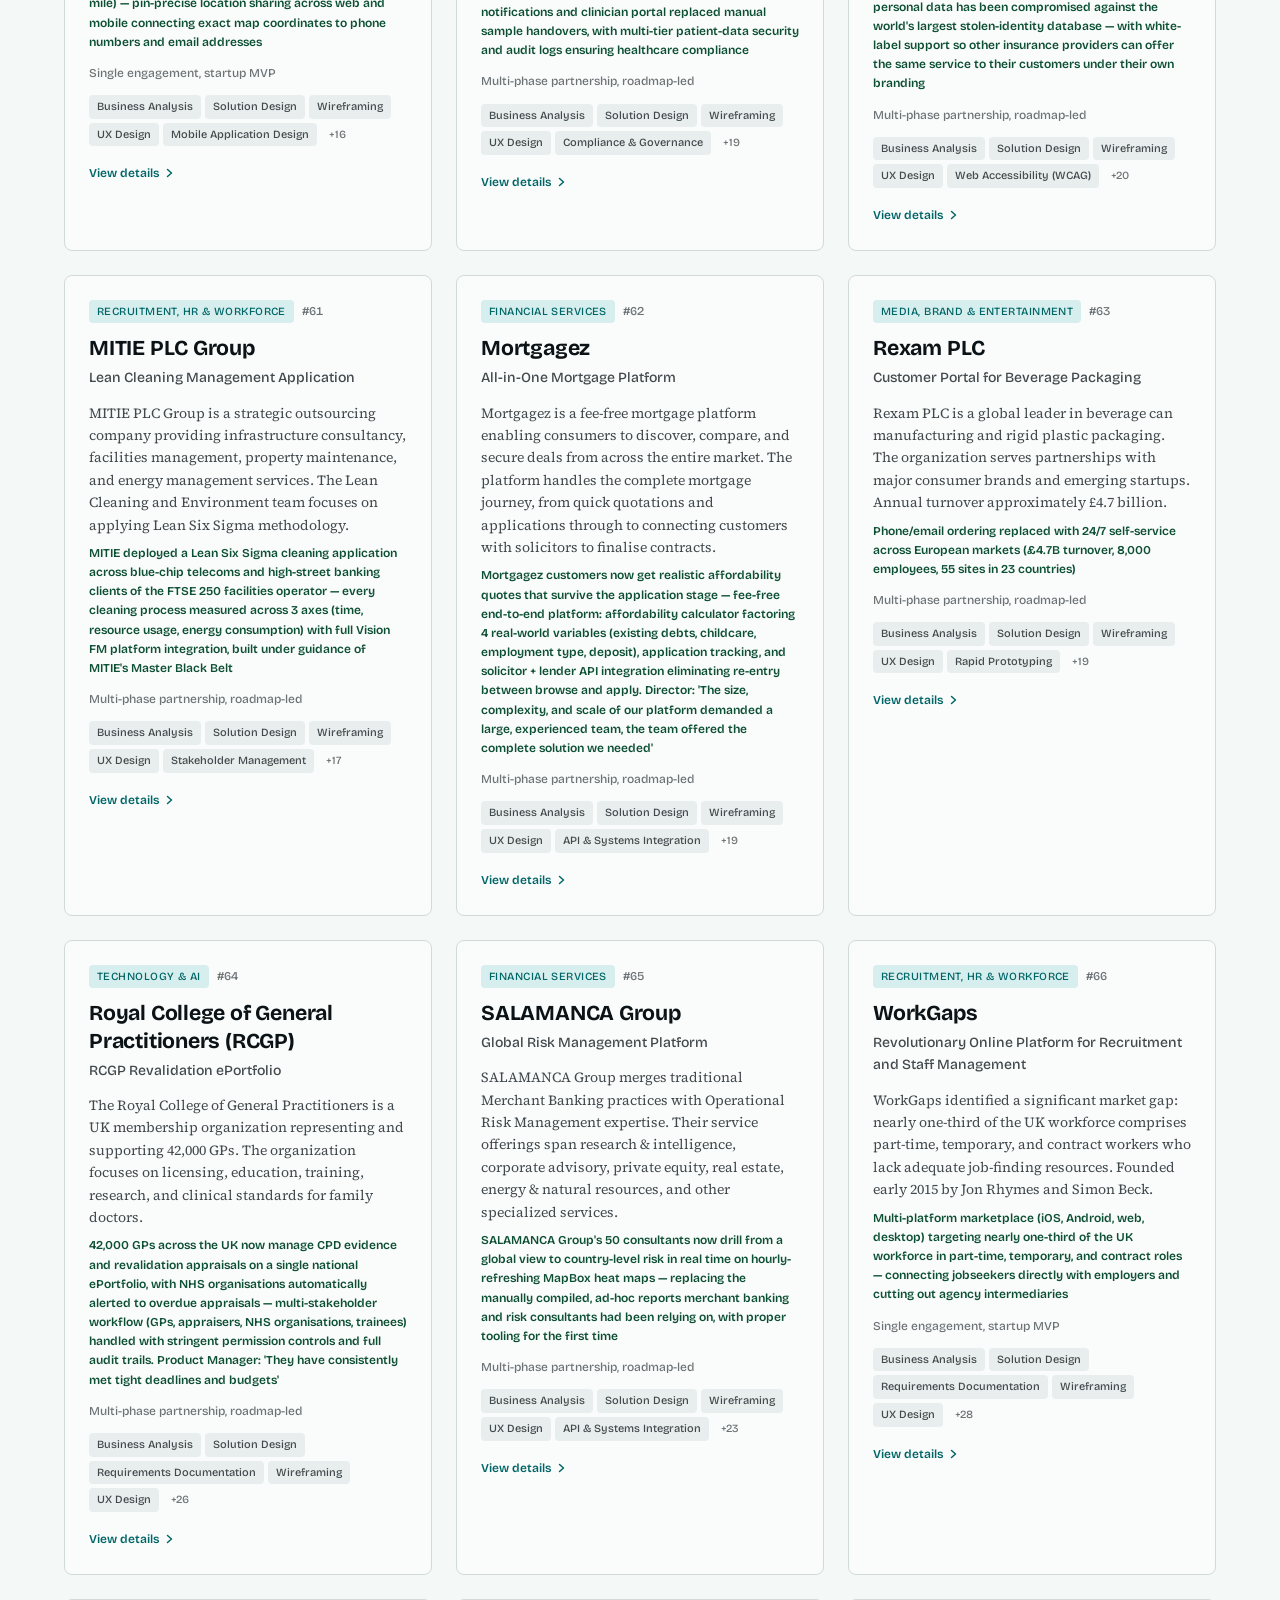
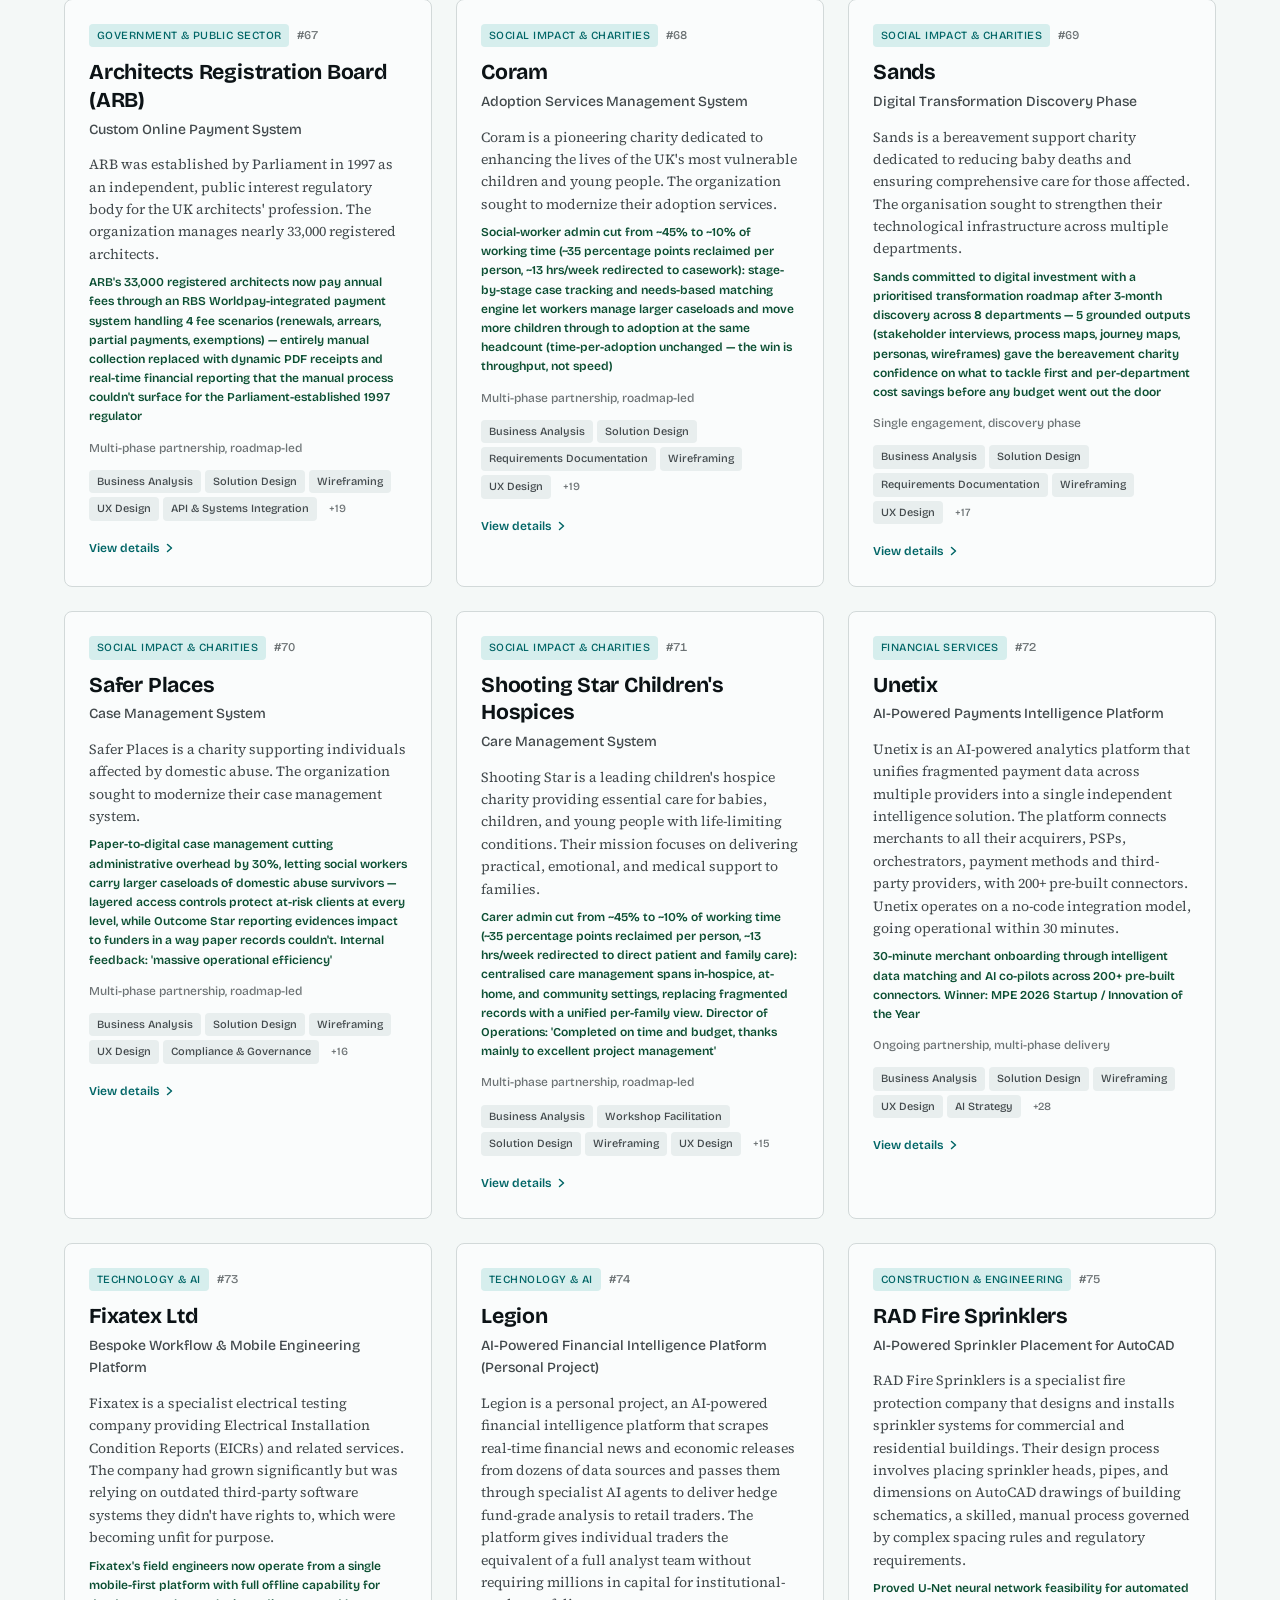
==== commit fc4ce110: "Sync counts to 108/13 sectors/57 AI/ML and rename solution→action, outcome→result - Update HTML/JS/C" ====
--- a/case-studies.html
+++ b/case-studies.html
@@ -4,9 +4,9 @@
   <meta charset="UTF-8">
   <meta name="viewport" content="width=device-width, initial-scale=1, viewport-fit=cover">
   <title>Case Studies | Frederick Potter | Head of Product</title>
-  <meta name="description" content="107 case studies across 12 regulated sectors. Search by skill, sector, or keyword to explore 9 years of product leadership.">
+  <meta name="description" content="108 case studies across 13 regulated sectors. Search by skill, sector, or keyword to explore 9 years of product leadership.">
   <meta property="og:title" content="Frederick Potter | Case Study Portfolio">
-  <meta property="og:description" content="107 digital products. 12 sectors. 9 years. Explore the full case study library.">
+  <meta property="og:description" content="108 digital products. 13 sectors. 9 years. Explore the full case study library.">
   <link rel="stylesheet" href="css/styles.css">
 </head>
 <body>
@@ -36,7 +36,7 @@
   <header class="page-hero">
     <div class="container">
       <h1 class="page-hero__title hero-animate">Case Studies</h1>
-      <p class="page-hero__subtitle hero-animate hero-animate--delay-1">107 projects across 12 regulated sectors, 9 years of product leadership.</p>
+      <p class="page-hero__subtitle hero-animate hero-animate--delay-1">108 projects across 13 regulated sectors, 9 years of product leadership.</p>
     </div>
   </header>
 
@@ -114,7 +114,7 @@
             </div>
           </div>
 
-          <span class="filter-bar__result-count" id="result-count">107 case studies</span>
+          <span class="filter-bar__result-count" id="result-count">108 case studies</span>
           <button class="filter-bar__clear" id="clear-filters" style="display:none">Clear all</button>
         </div>
 
@@ -142,7 +142,7 @@
       <div class="footer__inner">
         <div>
           <div class="footer__name">Frederick Potter</div>
-          <p class="footer__text">Head of Product. 9 years, 107 projects, 12 regulated sectors.</p>
+          <p class="footer__text">Head of Product. 9 years, 108 projects, 13 regulated sectors.</p>
         </div>
         <div class="footer__links">
           <a href="mailto:fpotter1993@gmail.com" class="footer__link">fpotter1993@gmail.com</a>
--- a/css/styles.css
+++ b/css/styles.css
@@ -571,7 +571,7 @@
   color: var(--color-text-secondary);
 }
 
-.card__outcome {
+.card__result {
   margin-top: var(--space-sm);
   font-family: var(--font-display);
   font-size: var(--text-xs);
@@ -797,7 +797,7 @@
   margin-bottom: 0;
 }
 
-.detail-panel__outcome {
+.detail-panel__result {
   font-family: var(--font-display);
   font-size: var(--text-base);
   font-weight: 600;
